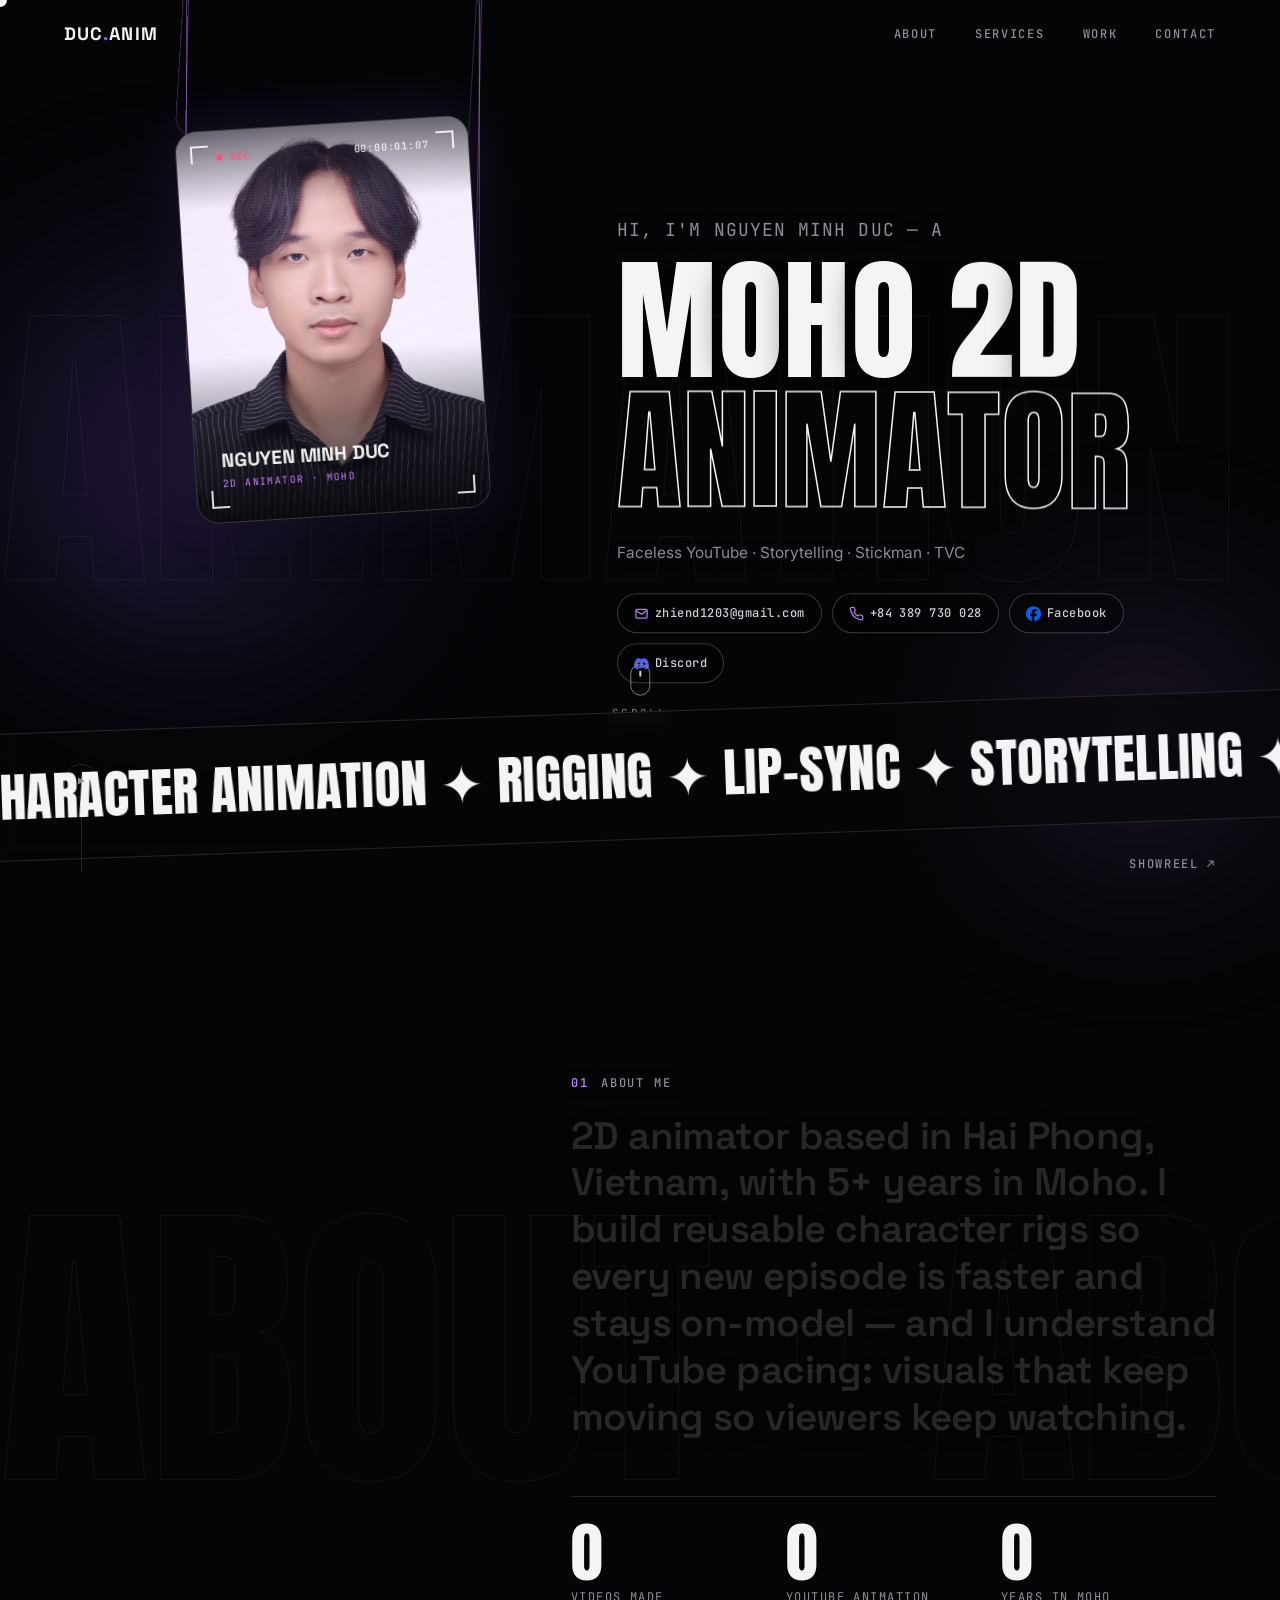
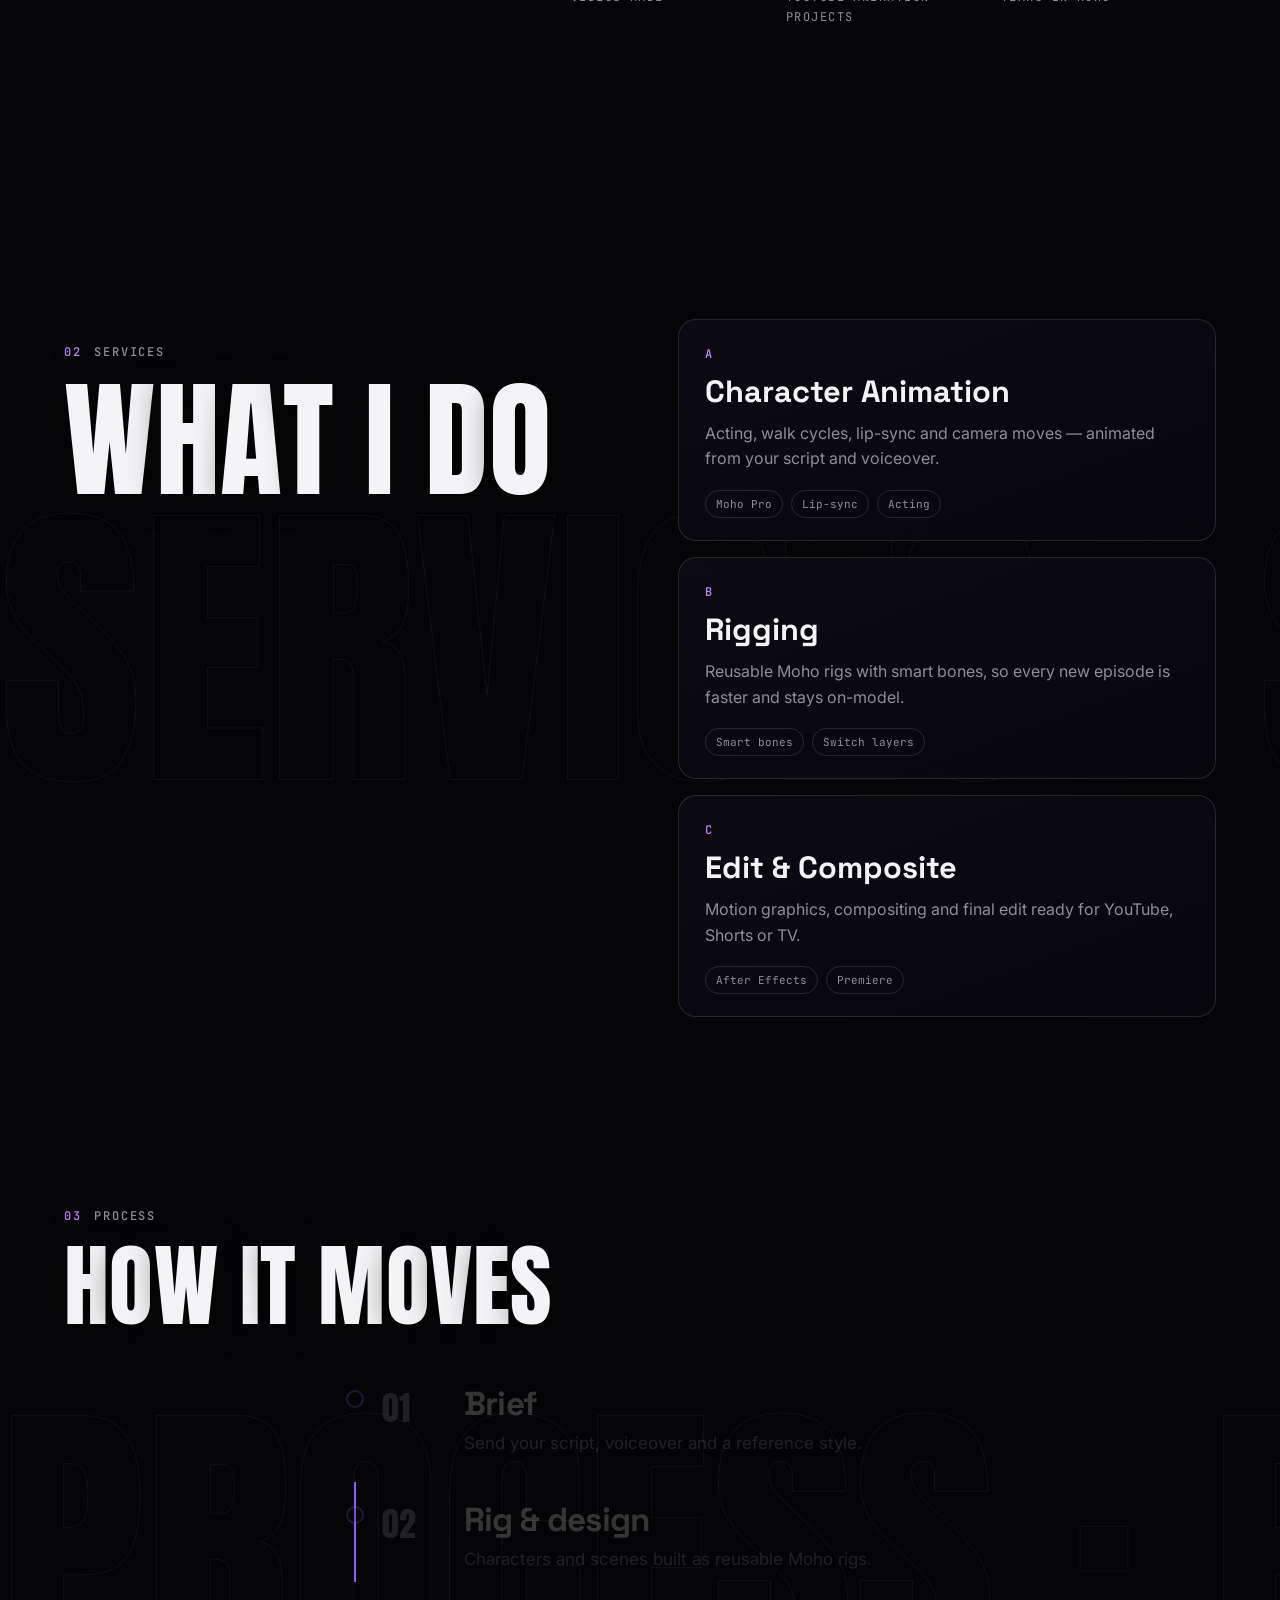
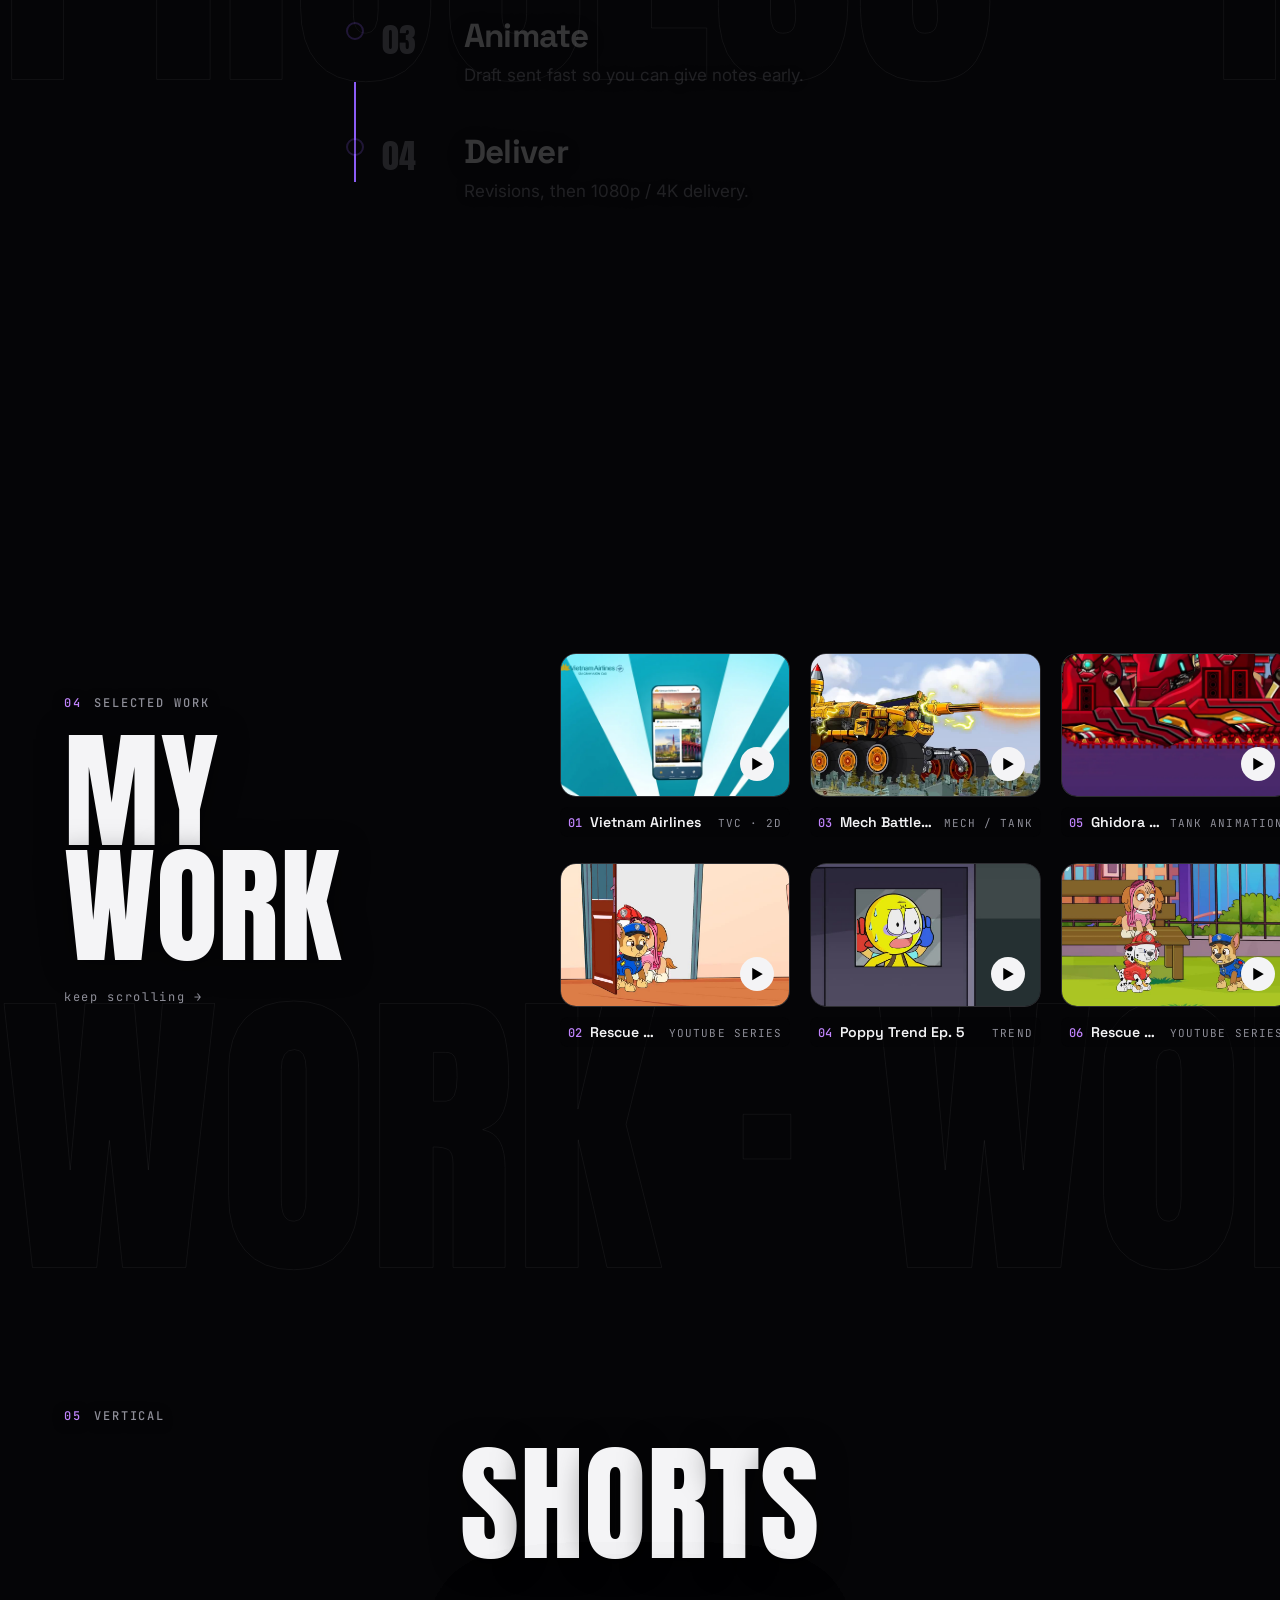
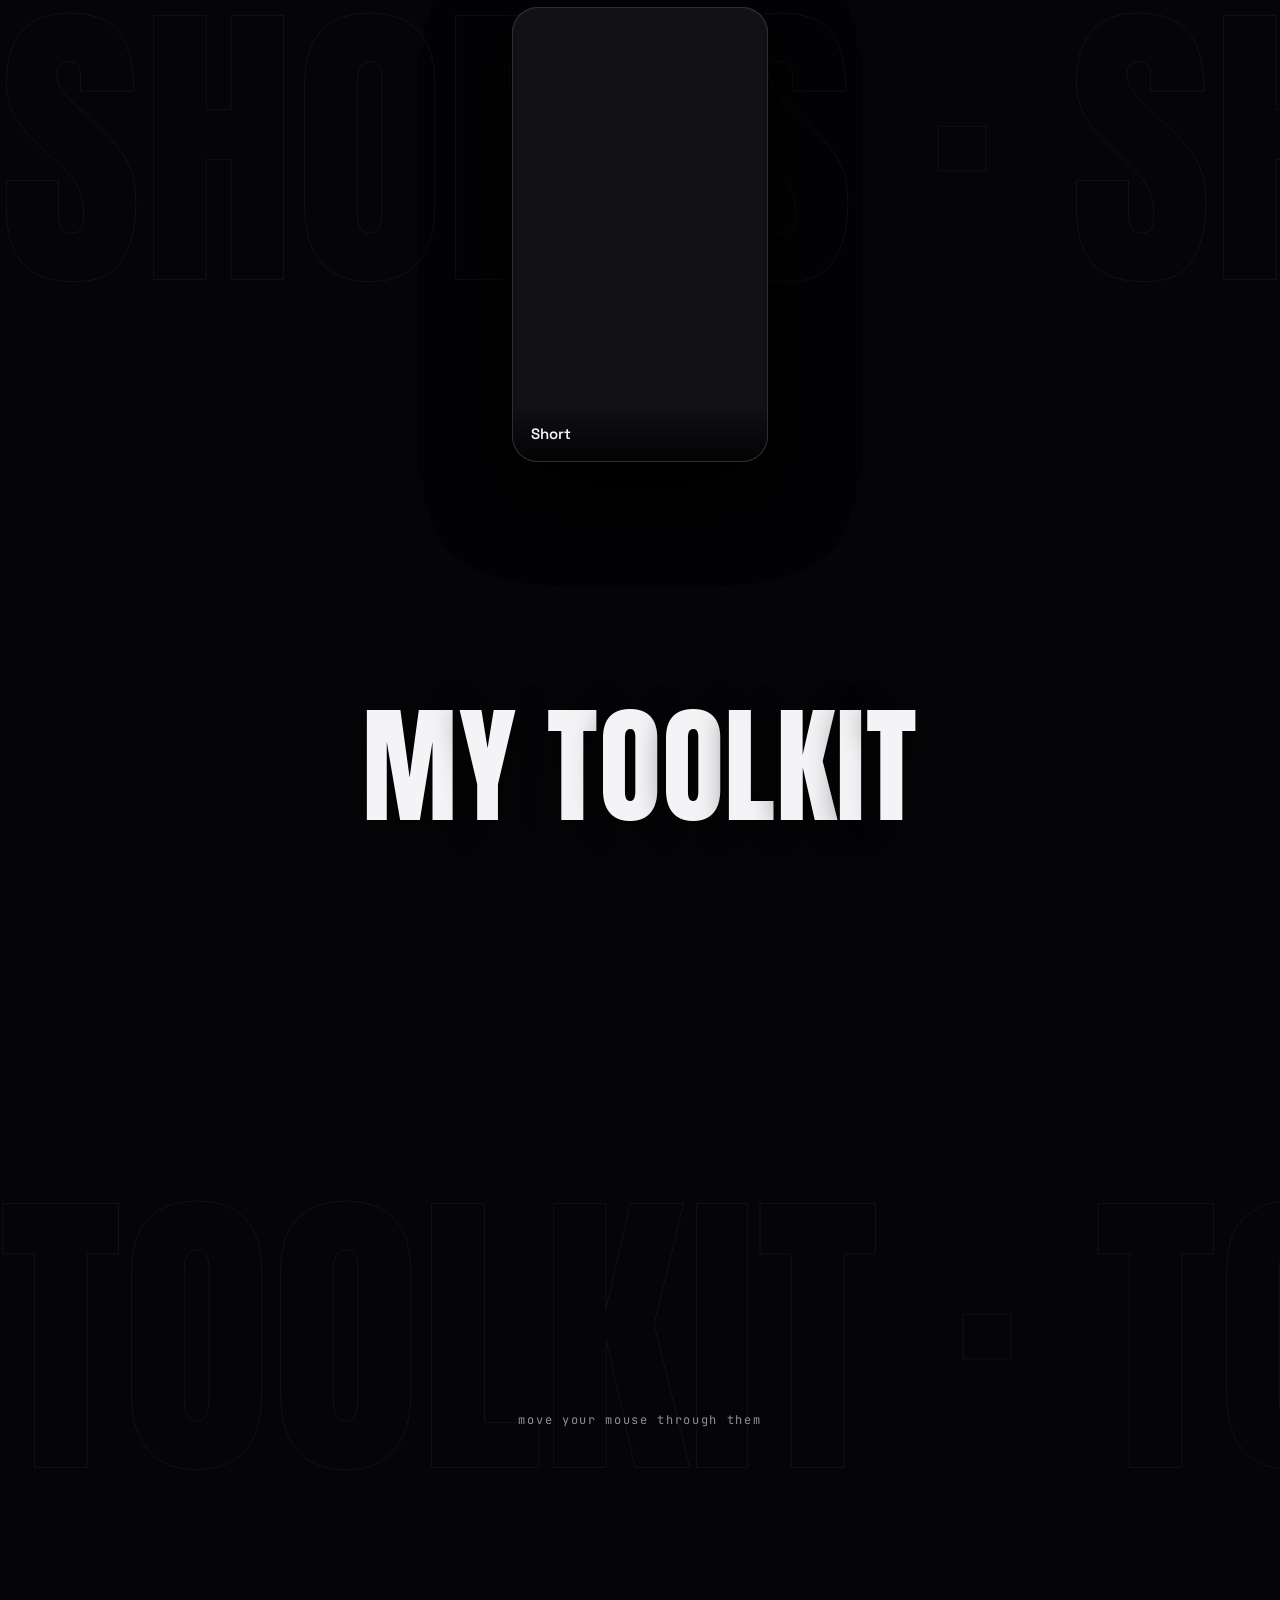
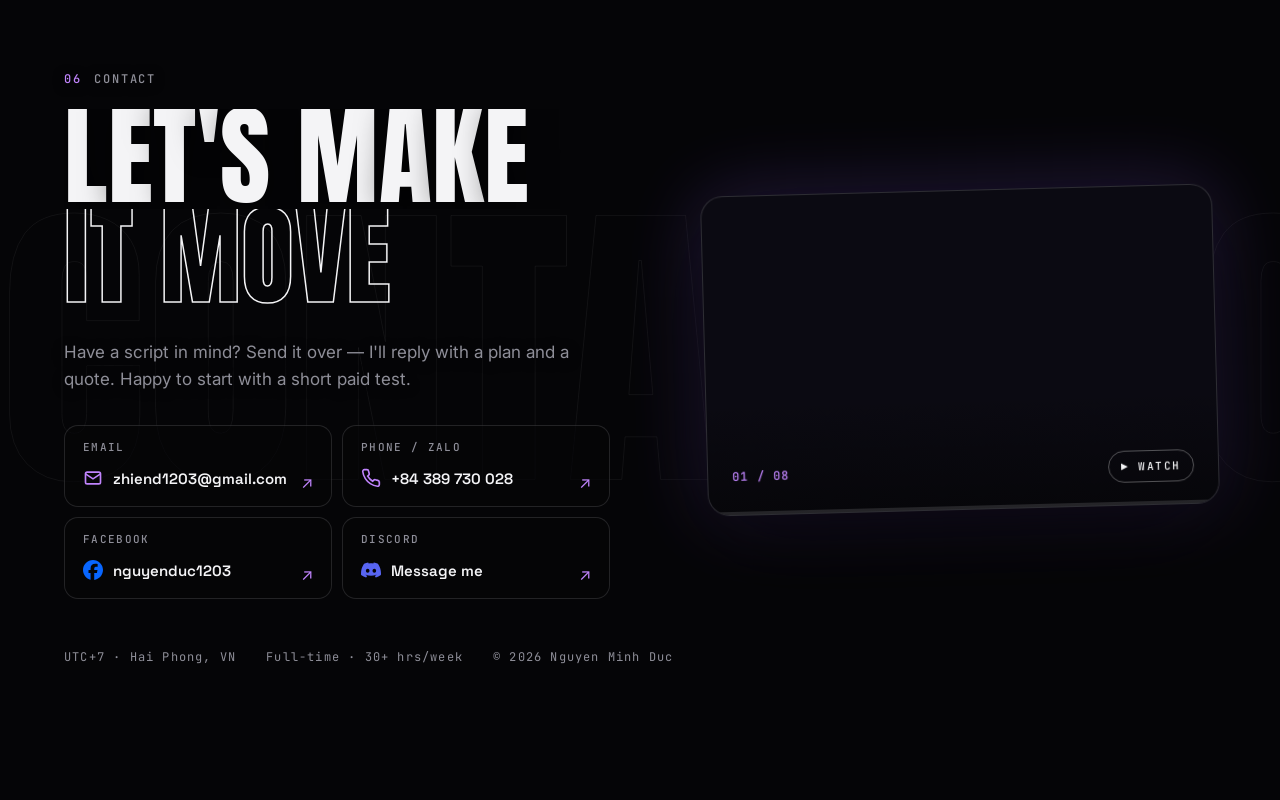
==== index.html @ 3ff98408 "Mobile: card stays visible on every page (small, top-right) Co-Authored-By: Claude Opus 5.5 <noreply" ====
<!doctype html>
<html lang="en">
<head>
  <meta charset="utf-8" />
  <meta name="viewport" content="width=device-width, initial-scale=1" />
  <title>Nguyen Minh Duc — 2D Animator</title>
  <link rel="canonical" href="https://animation.gripe/" />
  <meta property="og:title" content="Nguyen Minh Duc — Moho 2D Animator" />
  <meta property="og:image" content="https://animation.gripe/assets/duc-card.jpg" />
  <meta name="description" content="Nguyen Minh Duc — Moho 2D animator for faceless YouTube, storytelling, stickman videos and TVC commercials." />
  <link rel="icon" href="assets/avatar.jpg" />
  <link rel="preconnect" href="https://fonts.googleapis.com" />
  <link rel="preconnect" href="https://fonts.gstatic.com" crossorigin />
  <link href="https://fonts.googleapis.com/css2?family=Anton&family=Space+Grotesk:wght@500;600;700&family=Inter:wght@300;400;500;600&family=JetBrains+Mono:wght@400;500&display=swap" rel="stylesheet" />
  <link rel="stylesheet" href="v2.css?v=p5n" />
  <link rel="stylesheet" href="v2fix.css?v=p5n" />
</head>
<body class="is-loading">
  <!-- LOADER -->
  <div class="loader" aria-hidden="true">
    <div class="loader__count"><span id="loadNum">0</span>%</div>
    <div class="loader__bar"><span id="loadBar"></span></div>
    <p class="loader__hint">warming up the rig…</p>
  </div>

  <canvas id="fx" aria-hidden="true"></canvas>
  <div class="glow glow--a" aria-hidden="true"></div>
  <div class="glow glow--b" aria-hidden="true"></div>
  <div class="pc-wrap" aria-hidden="true">
    <div class="ghost"></div><div class="ghost"></div><div class="ghost"></div>
    <div class="pcard" id="pcard">
      <div class="pcard__face pcard__front">
        <img src="assets/duc-card.jpg" alt="" draggable="false" />
        <span class="pc-corner tl"></span><span class="pc-corner tr"></span><span class="pc-corner bl"></span><span class="pc-corner br"></span>
        <div class="pc-top"><span class="rec">● REC</span><span id="tc">00:00:00:00</span></div>
        <div class="pc-bot"><b>NGUYEN MINH DUC</b><span>2D ANIMATOR · MOHO</span>
          <div class="pc-tags"><em>Character animation</em><em>Rigging</em><em>Lip-sync</em><em>TVC</em><em>Stickman</em></div>
        </div>
        <div class="glare"></div>
      </div>
      <div class="pcard__face pcard__back">
        <div class="pb-head"><span>ID // ANIMATOR</span><span>VN</span></div>
        <div class="pb-name">DUC</div>
        <div class="pb-rows">
          <div><span>Role</span><b>2D Animator</b></div>
          <div><span>Tool</span><b>Moho Pro</b></div>
          <div><span>Base</span><b>Hai Phong · UTC+7</b></div>
          <div><span>Status</span><b class="on">● Available</b></div>
        </div>
        <div class="pb-more">
          <div><span>Experience</span><b>5+ years</b></div>
          <div><span>Projects</span><b>500+ YouTube</b></div>
          <div><span>Focus</span><b>Character · Rig · Lip-sync</b></div>
          <div><span>Hours</span><b>30+ / week</b></div>
          <a class="pb-cta" href="https://www.upwork.com/freelancers/~01a592f6d08bd9ef2b" target="_blank" rel="noopener">Hire on Upwork ↗</a>
          <div class="pb-links">
            <a href="mailto:zhiend1203@gmail.com" title="zhiend1203@gmail.com"><i class="ico"><svg viewBox="0 0 24 24" fill="none" stroke="currentColor" stroke-width="2"><rect x="3" y="5" width="18" height="14" rx="2"/><path d="m3 7 9 6 9-6"/></svg></i><span>Email</span></a>
            <a href="tel:+84389730028" title="+84 389 730 028"><i class="ico"><svg viewBox="0 0 24 24" fill="none" stroke="currentColor" stroke-width="2"><path d="M22 16.9v3a2 2 0 0 1-2.2 2 19.8 19.8 0 0 1-8.6-3.1 19.5 19.5 0 0 1-6-6A19.8 19.8 0 0 1 2.1 4.2 2 2 0 0 1 4.1 2h3a2 2 0 0 1 2 1.7c.1.9.4 1.8.7 2.7a2 2 0 0 1-.5 2.1L8 9.8a16 16 0 0 0 6 6l1.3-1.3a2 2 0 0 1 2.1-.4c.9.3 1.8.6 2.7.7a2 2 0 0 1 1.7 2z"/></svg></i><span>Phone</span></a>
            <a href="https://www.facebook.com/nguyenduc1203/" target="_blank" rel="noopener" title="Facebook"><i class="ico ico--fb"><svg viewBox="0 0 24 24" fill="currentColor"><path d="M9.101 23.691v-7.98H6.627v-3.667h2.474v-1.58c0-4.085 1.848-5.978 5.858-5.978.401 0 .955.042 1.468.103a8.68 8.68 0 0 1 1.141.195v3.325a8.623 8.623 0 0 0-.653-.036 26.805 26.805 0 0 0-.733-.009c-.707 0-1.259.096-1.675.309a1.686 1.686 0 0 0-.679.622c-.258.42-.374.995-.374 1.752v1.297h3.919l-.386 2.103-.287 1.564h-3.246v8.245C19.396 23.238 24 18.179 24 12.044c0-6.627-5.373-12-12-12s-12 5.373-12 12c0 5.628 3.874 10.35 9.101 11.647Z"/></svg></i><span>Facebook</span></a>
            <a href="https://discordapp.com/users/426777851493351440" target="_blank" rel="noopener" title="Discord"><i class="ico ico--dc"><svg viewBox="0 0 24 24" fill="currentColor"><path d="M20.317 4.3698a19.7913 19.7913 0 00-4.8851-1.5152.0741.0741 0 00-.0785.0371c-.211.3753-.4447.8648-.6083 1.2495-1.8447-.2762-3.68-.2762-5.4868 0-.1636-.3933-.4058-.8742-.6177-1.2495a.077.077 0 00-.0785-.037 19.7363 19.7363 0 00-4.8852 1.515.0699.0699 0 00-.0321.0277C.5334 9.0458-.319 13.5799.0992 18.0578a.0824.0824 0 00.0312.0561c2.0528 1.5076 4.0413 2.4228 5.9929 3.0294a.0777.0777 0 00.0842-.0276c.4616-.6304.8731-1.2952 1.226-1.9942a.076.076 0 00-.0416-.1057c-.6528-.2476-1.2743-.5495-1.8722-.8923a.077.077 0 01-.0076-.1277c.1258-.0943.2517-.1923.3718-.2914a.0743.0743 0 01.0776-.0105c3.9278 1.7933 8.18 1.7933 12.0614 0a.0739.0739 0 01.0785.0095c.1202.099.246.1981.3728.2924a.077.077 0 01-.0066.1276 12.2986 12.2986 0 01-1.873.8914.0766.0766 0 00-.0407.1067c.3604.698.7719 1.3628 1.225 1.9932a.076.076 0 00.0842.0286c1.961-.6067 3.9495-1.5219 6.0023-3.0294a.077.077 0 00.0313-.0552c.5004-5.177-.8382-9.6739-3.5485-13.6604a.061.061 0 00-.0312-.0286zM8.02 15.3312c-1.1825 0-2.1569-1.0857-2.1569-2.419 0-1.3332.9555-2.4189 2.157-2.4189 1.2108 0 2.1757 1.0952 2.1568 2.419 0 1.3332-.9555 2.4189-2.1569 2.4189zm7.9748 0c-1.1825 0-2.1569-1.0857-2.1569-2.419 0-1.3332.9554-2.4189 2.1569-2.4189 1.2108 0 2.1757 1.0952 2.1568 2.419 0 1.3332-.946 2.4189-2.1568 2.4189Z"/></svg></i><span>Discord</span></a>
          </div>
        </div>
        <div class="pb-tl"><i></i><i></i><i></i><i></i><i></i><span class="pb-ph"></span></div>
        <div class="pb-foot"><span>frame</span><b id="frameNo">001</b></div>
        <div class="glare"></div>
      </div>
    </div>
  </div>
  <div class="cursor" aria-hidden="true"><span></span></div>
  <div class="progress" aria-hidden="true"><span id="progress"></span></div>

  <header class="nav">
    <a href="#home" class="nav__logo">DUC<span>.</span>ANIM</a>
    <nav class="nav__links">
      <a href="#about">About</a>
      <a href="#services">Services</a>
      <a href="#work">Work</a>
      <a href="#contact">Contact</a>
    </nav>
  </header>

  <aside class="side side--left">
    <a href="https://www.upwork.com/freelancers/~01a592f6d08bd9ef2b" target="_blank" rel="noopener" aria-label="Upwork" class="side__ico">Up</a>
    <button class="side__ico" data-video="12wmU_DsiNMLx8iuridSdKDmmNmwdNfhh" data-title="Showreel" aria-label="Showreel">▶</button>
    <span class="side__line"></span>
  </aside>
  <aside class="side side--right">
    <button class="side__link" data-video="12wmU_DsiNMLx8iuridSdKDmmNmwdNfhh" data-title="Showreel">SHOWREEL ↗</button>
  </aside>

  <main>
    <!-- HERO -->
    <section class="hero" id="home">
      <div class="ghost-word" aria-hidden="true"><span>ANIMATION&nbsp;·&nbsp;ANIMATION&nbsp;·&nbsp;</span><span>ANIMATION&nbsp;·&nbsp;ANIMATION&nbsp;·&nbsp;</span></div>
      <div class="hero__copy">
        <p class="eyebrow" data-hero>Hi, I'm Nguyen Minh Duc — a</p>
        <h1 class="hero__title">
          <span class="line"><span class="split" data-hero-title>MOHO 2D</span></span>
          <span class="line"><span class="split outline" data-hero-title>ANIMATOR</span></span>
        </h1>
        <p class="hero__sub" data-hero>Faceless YouTube · Storytelling · Stickman · TVC</p>
        <div class="hq" data-hero>
          <a class="hq__main magnetic" href="https://www.upwork.com/freelancers/~01a592f6d08bd9ef2b" target="_blank" rel="noopener"><i class="ico ico--up"><svg viewBox="0 0 24 24" fill="currentColor"><path d="M18.561 13.158c-1.102 0-2.135-.467-3.074-1.227l.228-1.076.008-.042c.207-1.143.849-3.06 2.839-3.06 1.492 0 2.703 1.212 2.703 2.703-.001 1.489-1.212 2.702-2.704 2.702zm0-8.14c-2.539 0-4.51 1.649-5.31 4.366-1.22-1.834-2.148-4.036-2.687-5.892H7.828v7.112c-.002 1.406-1.141 2.546-2.547 2.548-1.405-.002-2.543-1.143-2.545-2.548V3.492H0v7.112c0 2.914 2.37 5.303 5.281 5.303 2.913 0 5.283-2.389 5.283-5.303v-1.19c.529 1.107 1.182 2.229 1.974 3.221l-1.673 7.873h2.797l1.213-5.71c1.063.679 2.285 1.109 3.686 1.109 3 0 5.439-2.452 5.439-5.45 0-3-2.439-5.439-5.439-5.439z"/></svg></i>Hire me on Upwork ↗</a>
          <a class="hq__chip" href="mailto:zhiend1203@gmail.com"><i class="ico"><svg viewBox="0 0 24 24" fill="none" stroke="currentColor" stroke-width="2"><rect x="3" y="5" width="18" height="14" rx="2"/><path d="m3 7 9 6 9-6"/></svg></i>zhiend1203@gmail.com</a>
          <a class="hq__chip" href="tel:+84389730028"><i class="ico"><svg viewBox="0 0 24 24" fill="none" stroke="currentColor" stroke-width="2"><path d="M22 16.9v3a2 2 0 0 1-2.2 2 19.8 19.8 0 0 1-8.6-3.1 19.5 19.5 0 0 1-6-6A19.8 19.8 0 0 1 2.1 4.2 2 2 0 0 1 4.1 2h3a2 2 0 0 1 2 1.7c.1.9.4 1.8.7 2.7a2 2 0 0 1-.5 2.1L8 9.8a16 16 0 0 0 6 6l1.3-1.3a2 2 0 0 1 2.1-.4c.9.3 1.8.6 2.7.7a2 2 0 0 1 1.7 2z"/></svg></i>+84 389 730 028</a>
          <a class="hq__chip" href="https://www.facebook.com/nguyenduc1203/" target="_blank" rel="noopener"><i class="ico ico--fb"><svg viewBox="0 0 24 24" fill="currentColor"><path d="M9.101 23.691v-7.98H6.627v-3.667h2.474v-1.58c0-4.085 1.848-5.978 5.858-5.978.401 0 .955.042 1.468.103a8.68 8.68 0 0 1 1.141.195v3.325a8.623 8.623 0 0 0-.653-.036 26.805 26.805 0 0 0-.733-.009c-.707 0-1.259.096-1.675.309a1.686 1.686 0 0 0-.679.622c-.258.42-.374.995-.374 1.752v1.297h3.919l-.386 2.103-.287 1.564h-3.246v8.245C19.396 23.238 24 18.179 24 12.044c0-6.627-5.373-12-12-12s-12 5.373-12 12c0 5.628 3.874 10.35 9.101 11.647Z"/></svg></i>Facebook</a>
          <a class="hq__chip" href="https://discordapp.com/users/426777851493351440" target="_blank" rel="noopener"><i class="ico ico--dc"><svg viewBox="0 0 24 24" fill="currentColor"><path d="M20.317 4.3698a19.7913 19.7913 0 00-4.8851-1.5152.0741.0741 0 00-.0785.0371c-.211.3753-.4447.8648-.6083 1.2495-1.8447-.2762-3.68-.2762-5.4868 0-.1636-.3933-.4058-.8742-.6177-1.2495a.077.077 0 00-.0785-.037 19.7363 19.7363 0 00-4.8852 1.515.0699.0699 0 00-.0321.0277C.5334 9.0458-.319 13.5799.0992 18.0578a.0824.0824 0 00.0312.0561c2.0528 1.5076 4.0413 2.4228 5.9929 3.0294a.0777.0777 0 00.0842-.0276c.4616-.6304.8731-1.2952 1.226-1.9942a.076.076 0 00-.0416-.1057c-.6528-.2476-1.2743-.5495-1.8722-.8923a.077.077 0 01-.0076-.1277c.1258-.0943.2517-.1923.3718-.2914a.0743.0743 0 01.0776-.0105c3.9278 1.7933 8.18 1.7933 12.0614 0a.0739.0739 0 01.0785.0095c.1202.099.246.1981.3728.2924a.077.077 0 01-.0066.1276 12.2986 12.2986 0 01-1.873.8914.0766.0766 0 00-.0407.1067c.3604.698.7719 1.3628 1.225 1.9932a.076.076 0 00.0842.0286c1.961-.6067 3.9495-1.5219 6.0023-3.0294a.077.077 0 00.0313-.0552c.5004-5.177-.8382-9.6739-3.5485-13.6604a.061.061 0 00-.0312-.0286zM8.02 15.3312c-1.1825 0-2.1569-1.0857-2.1569-2.419 0-1.3332.9555-2.4189 2.157-2.4189 1.2108 0 2.1757 1.0952 2.1568 2.419 0 1.3332-.9555 2.4189-2.1569 2.4189zm7.9748 0c-1.1825 0-2.1569-1.0857-2.1569-2.419 0-1.3332.9554-2.4189 2.1569-2.4189 1.2108 0 2.1757 1.0952 2.1568 2.419 0 1.3332-.946 2.4189-2.1568 2.4189Z"/></svg></i>Discord</a>
        </div>
      </div>
    <div class="marquee" aria-hidden="true">
        <div class="marquee__track" id="marquee">
          <span>CHARACTER ANIMATION ✦ RIGGING ✦ LIP-SYNC ✦ STORYTELLING ✦ STICKMAN ✦ TVC ✦ SHORTS ✦&nbsp;</span>
          <span>CHARACTER ANIMATION ✦ RIGGING ✦ LIP-SYNC ✦ STORYTELLING ✦ STICKMAN ✦ TVC ✦ SHORTS ✦&nbsp;</span>
        </div>
      </div>

      <a href="#about" class="hero__scroll" data-hero><span class="mouse"><span></span></span> scroll</a>
    </section>

    <!-- ABOUT -->
    <section class="about" id="about">
      <div class="ghost-word" aria-hidden="true"><span>ABOUT&nbsp;·&nbsp;ABOUT&nbsp;·&nbsp;</span><span>ABOUT&nbsp;·&nbsp;ABOUT&nbsp;·&nbsp;</span></div>
      <div class="about__box">
        <p class="kicker"><span>01</span> About me</p>
        <p class="about__text scrub-words">2D animator based in Hai Phong, Vietnam, with 5+ years in Moho. I build reusable character rigs so every new episode is faster and stays on-model — and I understand YouTube pacing: visuals that keep moving so viewers keep watching.</p>
        <div class="stats">
          <div class="stat"><b data-count="1000" data-suffix="+">0</b><span>Videos made</span></div>
          <div class="stat"><b data-count="500" data-suffix="+">0</b><span>YouTube animation projects</span></div>
          <div class="stat"><b data-count="5" data-suffix="+">0</b><span>Years in Moho</span></div>
        </div>
      </div>
    </section>

    <!-- SERVICES (desk scene) -->
    <section class="services" id="services">
      <div class="ghost-word" aria-hidden="true"><span>SERVICES&nbsp;·&nbsp;SERVICES&nbsp;·&nbsp;</span><span>SERVICES&nbsp;·&nbsp;SERVICES&nbsp;·&nbsp;</span></div>
      <div class="services__head">
        <p class="kicker"><span>02</span> Services</p>
        <h2 class="big split-scrub">WHAT I DO</h2>
      </div>
      <div class="services__list">
        <article class="svc">
          <span class="svc__n">A</span>
          <h3>Character Animation</h3>
          <p>Acting, walk cycles, lip-sync and camera moves — animated from your script and voiceover.</p>
          <div class="svc__tags"><span>Moho Pro</span><span>Lip-sync</span><span>Acting</span></div>
        </article>
        <article class="svc">
          <span class="svc__n">B</span>
          <h3>Rigging</h3>
          <p>Reusable Moho rigs with smart bones, so every new episode is faster and stays on-model.</p>
          <div class="svc__tags"><span>Smart bones</span><span>Switch layers</span></div>
        </article>
        <article class="svc">
          <span class="svc__n">C</span>
          <h3>Edit &amp; Composite</h3>
          <p>Motion graphics, compositing and final edit ready for YouTube, Shorts or TV.</p>
          <div class="svc__tags"><span>After Effects</span><span>Premiere</span></div>
        </article>
      </div>
    </section>

    <!-- PROCESS -->
    <section class="process" id="process">
      <div class="ghost-word" aria-hidden="true"><span>PROCESS&nbsp;·&nbsp;PROCESS&nbsp;·&nbsp;</span><span>PROCESS&nbsp;·&nbsp;PROCESS&nbsp;·&nbsp;</span></div>
      <p class="kicker"><span>03</span> Process</p>
      <h2 class="big split-scrub">HOW IT MOVES</h2>
      <div class="timeline">
        <svg class="timeline__svg" viewBox="0 0 4 100" preserveAspectRatio="none"><line x1="2" y1="0" x2="2" y2="100" /></svg>
        <div class="step"><span class="step__dot"></span><span class="step__n">01</span><div><h3>Brief</h3><p>Send your script, voiceover and a reference style.</p></div></div>
        <div class="step"><span class="step__dot"></span><span class="step__n">02</span><div><h3>Rig &amp; design</h3><p>Characters and scenes built as reusable Moho rigs.</p></div></div>
        <div class="step"><span class="step__dot"></span><span class="step__n">03</span><div><h3>Animate</h3><p>Draft sent fast so you can give notes early.</p></div></div>
        <div class="step"><span class="step__dot"></span><span class="step__n">04</span><div><h3>Deliver</h3><p>Revisions, then 1080p / 4K delivery.</p></div></div>
      </div>
    </section>

    <!-- WORK (horizontal) -->
    <section class="work" id="work">
      <div class="ghost-word" aria-hidden="true"><span>WORK&nbsp;·&nbsp;WORK&nbsp;·&nbsp;</span><span>WORK&nbsp;·&nbsp;WORK&nbsp;·&nbsp;</span></div>
      <div class="work__pin">
        <div class="work__head">
          <p class="kicker"><span>04</span> Selected work</p>
          <h2 class="big">MY WORK</h2>
          <p class="work__hint">keep scrolling →</p>
        </div>
        <div class="work__track" id="workTrack"></div>
      </div>
    </section>

    <!-- SHORTS -->
    <section class="shorts" id="shorts">
      <div class="ghost-word" aria-hidden="true"><span>SHORTS&nbsp;·&nbsp;SHORTS&nbsp;·&nbsp;</span><span>SHORTS&nbsp;·&nbsp;SHORTS&nbsp;·&nbsp;</span></div>
      <p class="kicker"><span>05</span> Vertical</p>
      <h2 class="big split-scrub">SHORTS</h2>
      <div class="fan" id="fan"></div>
    </section>

    <!-- TOOLS (physics balls) -->
    <section class="tools" id="tools">
      <div class="ghost-word" aria-hidden="true"><span>TOOLKIT&nbsp;·&nbsp;TOOLKIT&nbsp;·&nbsp;</span><span>TOOLKIT&nbsp;·&nbsp;TOOLKIT&nbsp;·&nbsp;</span></div>
      <h2 class="big tools__title split-scrub">MY TOOLKIT</h2>
      <p class="tools__hint">move your mouse through them</p>
      <canvas id="balls"></canvas>
    </section>

    <!-- CONTACT -->
    <section class="contact" id="contact">
      <div class="ghost-word" aria-hidden="true"><span>CONTACT&nbsp;·&nbsp;CONTACT&nbsp;·&nbsp;</span><span>CONTACT&nbsp;·&nbsp;CONTACT&nbsp;·&nbsp;</span></div>
      <div class="reel" id="reel">
        <div class="reel__stage" id="reelStage"></div>
        <div class="reel__ui"><span class="reel__n" id="reelN">01 / 08</span><span class="reel__t" id="reelT"></span><span class="reel__play">▶ watch</span></div>
        <span class="reel__bar"><i id="reelBar"></i></span>
      </div>
      <p class="kicker"><span>06</span> Contact</p>
      <h2 class="contact__title">
        <span class="line"><span class="split" data-contact>LET'S MAKE</span></span>
        <span class="line"><span class="split outline" data-contact>IT MOVE</span></span>
      </h2>
      <p class="contact__sub">Have a script in mind? Send it over — I'll reply with a plan and a quote. Happy to start with a short paid test.</p>
      <div class="cx__row">
        <a class="cta magnetic" href="https://www.upwork.com/freelancers/~01a592f6d08bd9ef2b" target="_blank" rel="noopener"><span><i class="ico ico--up"><svg viewBox="0 0 24 24" fill="currentColor"><path d="M18.561 13.158c-1.102 0-2.135-.467-3.074-1.227l.228-1.076.008-.042c.207-1.143.849-3.06 2.839-3.06 1.492 0 2.703 1.212 2.703 2.703-.001 1.489-1.212 2.702-2.704 2.702zm0-8.14c-2.539 0-4.51 1.649-5.31 4.366-1.22-1.834-2.148-4.036-2.687-5.892H7.828v7.112c-.002 1.406-1.141 2.546-2.547 2.548-1.405-.002-2.543-1.143-2.545-2.548V3.492H0v7.112c0 2.914 2.37 5.303 5.281 5.303 2.913 0 5.283-2.389 5.283-5.303v-1.19c.529 1.107 1.182 2.229 1.974 3.221l-1.673 7.873h2.797l1.213-5.71c1.063.679 2.285 1.109 3.686 1.109 3 0 5.439-2.452 5.439-5.45 0-3-2.439-5.439-5.439-5.439z"/></svg></i>Hire me on Upwork ↗</span></a>
        <div class="cx__links">
          <a class="cx__link" href="mailto:zhiend1203@gmail.com"><span>Email</span><b><i class="ico"><svg viewBox="0 0 24 24" fill="none" stroke="currentColor" stroke-width="2"><rect x="3" y="5" width="18" height="14" rx="2"/><path d="m3 7 9 6 9-6"/></svg></i>zhiend1203@gmail.com</b><i>↗</i></a>
          <a class="cx__link" href="tel:+84389730028"><span>Phone / Zalo</span><b><i class="ico"><svg viewBox="0 0 24 24" fill="none" stroke="currentColor" stroke-width="2"><path d="M22 16.9v3a2 2 0 0 1-2.2 2 19.8 19.8 0 0 1-8.6-3.1 19.5 19.5 0 0 1-6-6A19.8 19.8 0 0 1 2.1 4.2 2 2 0 0 1 4.1 2h3a2 2 0 0 1 2 1.7c.1.9.4 1.8.7 2.7a2 2 0 0 1-.5 2.1L8 9.8a16 16 0 0 0 6 6l1.3-1.3a2 2 0 0 1 2.1-.4c.9.3 1.8.6 2.7.7a2 2 0 0 1 1.7 2z"/></svg></i>+84 389 730 028</b><i>↗</i></a>
          <a class="cx__link" href="https://www.facebook.com/nguyenduc1203/" target="_blank" rel="noopener"><span>Facebook</span><b><i class="ico ico--fb"><svg viewBox="0 0 24 24" fill="currentColor"><path d="M9.101 23.691v-7.98H6.627v-3.667h2.474v-1.58c0-4.085 1.848-5.978 5.858-5.978.401 0 .955.042 1.468.103a8.68 8.68 0 0 1 1.141.195v3.325a8.623 8.623 0 0 0-.653-.036 26.805 26.805 0 0 0-.733-.009c-.707 0-1.259.096-1.675.309a1.686 1.686 0 0 0-.679.622c-.258.42-.374.995-.374 1.752v1.297h3.919l-.386 2.103-.287 1.564h-3.246v8.245C19.396 23.238 24 18.179 24 12.044c0-6.627-5.373-12-12-12s-12 5.373-12 12c0 5.628 3.874 10.35 9.101 11.647Z"/></svg></i>nguyenduc1203</b><i>↗</i></a>
          <a class="cx__link" href="https://discordapp.com/users/426777851493351440" target="_blank" rel="noopener"><span>Discord</span><b><i class="ico ico--dc"><svg viewBox="0 0 24 24" fill="currentColor"><path d="M20.317 4.3698a19.7913 19.7913 0 00-4.8851-1.5152.0741.0741 0 00-.0785.0371c-.211.3753-.4447.8648-.6083 1.2495-1.8447-.2762-3.68-.2762-5.4868 0-.1636-.3933-.4058-.8742-.6177-1.2495a.077.077 0 00-.0785-.037 19.7363 19.7363 0 00-4.8852 1.515.0699.0699 0 00-.0321.0277C.5334 9.0458-.319 13.5799.0992 18.0578a.0824.0824 0 00.0312.0561c2.0528 1.5076 4.0413 2.4228 5.9929 3.0294a.0777.0777 0 00.0842-.0276c.4616-.6304.8731-1.2952 1.226-1.9942a.076.076 0 00-.0416-.1057c-.6528-.2476-1.2743-.5495-1.8722-.8923a.077.077 0 01-.0076-.1277c.1258-.0943.2517-.1923.3718-.2914a.0743.0743 0 01.0776-.0105c3.9278 1.7933 8.18 1.7933 12.0614 0a.0739.0739 0 01.0785.0095c.1202.099.246.1981.3728.2924a.077.077 0 01-.0066.1276 12.2986 12.2986 0 01-1.873.8914.0766.0766 0 00-.0407.1067c.3604.698.7719 1.3628 1.225 1.9932a.076.076 0 00.0842.0286c1.961-.6067 3.9495-1.5219 6.0023-3.0294a.077.077 0 00.0313-.0552c.5004-5.177-.8382-9.6739-3.5485-13.6604a.061.061 0 00-.0312-.0286zM8.02 15.3312c-1.1825 0-2.1569-1.0857-2.1569-2.419 0-1.3332.9555-2.4189 2.157-2.4189 1.2108 0 2.1757 1.0952 2.1568 2.419 0 1.3332-.9555 2.4189-2.1569 2.4189zm7.9748 0c-1.1825 0-2.1569-1.0857-2.1569-2.419 0-1.3332.9554-2.4189 2.1569-2.4189 1.2108 0 2.1757 1.0952 2.1568 2.419 0 1.3332-.946 2.4189-2.1568 2.4189Z"/></svg></i>Message me</b><i>↗</i></a>
        </div>
      </div>
      <div class="contact__meta">
        <span>UTC+7 · Hai Phong, VN</span><span>Full-time · 30+ hrs/week</span><span>© <span id="year"></span> Nguyen Minh Duc</span>
      </div>
    </section>
  </main>


  <div class="modal" id="modal" aria-hidden="true" role="dialog" aria-modal="true">
    <div class="modal__bg" data-close></div>
    <div class="modal__box">
      <button class="modal__x" data-close aria-label="Close">✕</button>
      <div class="modal__media" id="modalMedia"></div>
      <p class="modal__title" id="modalTitle"></p>
    </div>
  </div>

  <script src="vendor/gsap.min.js"></script>
  <script src="vendor/ScrollTrigger.min.js"></script>
  <script src="vendor/lenis.min.js"></script>
  <script src="projects.js?v=p5n"></script>
  <script type="module" src="v2.js?v=p5n"></script>
</body>
</html>
---- v2.css ----
:root {
  --bg: #050507;
  --fg: #f4f4f6;
  --mut: #8e8e98;
  --line: rgba(255, 255, 255, 0.12);
  --vio: #8b5cf6;
  --vio2: #c084fc;
  --head: "Anton", Impact, "Arial Narrow", sans-serif;
  --sub: "Space Grotesk", system-ui, sans-serif;
  --body: "Inter", system-ui, sans-serif;
  --mono: "JetBrains Mono", ui-monospace, monospace;
  --pad: clamp(20px, 5vw, 72px);
}
* { box-sizing: border-box; margin: 0; padding: 0; }
html { background: var(--bg); }
html.lenis, html.lenis body { height: auto; }
body {
  background: var(--bg); color: var(--fg); font-family: var(--body);
  overflow-x: hidden; -webkit-font-smoothing: antialiased;
}
body.is-loading { overflow: hidden; }
a { color: inherit; text-decoration: none; }
button { font: inherit; color: inherit; background: none; border: 0; cursor: pointer; }
img { display: block; max-width: 100%; }

/* ---------- loader ---------- */
.loader {
  position: fixed; inset: 0; z-index: 100; background: #000;
  display: grid; place-content: center; justify-items: center; gap: 18px;
}
.loader__count { font: 400 clamp(64px, 14vw, 180px)/1 var(--head); letter-spacing: 0.005em; }
.loader__bar { width: min(320px, 60vw); height: 2px; background: var(--line); overflow: hidden; }
.loader__bar span { display: block; height: 100%; width: 0; background: linear-gradient(90deg, var(--vio), var(--vio2)); }
.loader__hint { font: 400 12px var(--mono); color: var(--mut); letter-spacing: 0.1em; }

/* ---------- ambient ---------- */
.glow { position: fixed; border-radius: 50%; filter: blur(90px); pointer-events: none; z-index: 0; opacity: 0.55; }
.glow--a { width: 46vw; height: 46vw; left: -8vw; top: 18vh; background: radial-gradient(circle, rgba(139, 92, 246, 0.55), transparent 65%); }
.glow--b { width: 34vw; height: 34vw; right: -6vw; bottom: -6vh; background: radial-gradient(circle, rgba(192, 132, 252, 0.35), transparent 65%); }
main, .footer, .nav, .side { position: relative; z-index: 2; }

.progress { position: fixed; top: 0; left: 0; right: 0; height: 2px; z-index: 60; }
.progress span { display: block; height: 100%; width: 100%; transform-origin: 0 50%; transform: scaleX(0); background: linear-gradient(90deg, var(--vio), var(--vio2)); }

.cursor { position: fixed; left: 0; top: 0; z-index: 90; pointer-events: none; mix-blend-mode: difference; }
.cursor span { display: block; width: 14px; height: 14px; margin: -7px 0 0 -7px; border-radius: 50%; background: #fff; transition: transform 0.25s ease; }
.cursor.is-hover span { transform: scale(3.2); }
@media (hover: none) { .cursor { display: none; } }

/* ---------- nav / sides ---------- */
.nav {
  position: fixed; top: 0; left: 0; right: 0; z-index: 50;
  display: flex; justify-content: space-between; align-items: center;
  padding: 22px var(--pad);
}
.nav__logo { font: 800 18px var(--sub); letter-spacing: 0.06em; }
.nav__logo span { color: var(--vio); }
.nav__links { display: flex; gap: clamp(14px, 3vw, 38px); }
.nav__links a { font: 500 12px var(--mono); letter-spacing: 0.14em; text-transform: uppercase; color: var(--mut); transition: color 0.2s; }
.nav__links a:hover, .nav__links a.is-active { color: var(--fg); }
.side { position: fixed; bottom: 28px; z-index: 50; }
.side--left { left: var(--pad); display: flex; flex-direction: column; align-items: center; gap: 14px; }
.side--right { right: var(--pad); }
.side__ico { width: 34px; height: 34px; border: 1px solid var(--line); border-radius: 50%; display: grid; place-items: center; font: 600 11px var(--mono); color: var(--mut); transition: 0.2s; }
.side__ico:hover { color: var(--fg); border-color: var(--vio); }
.side__line { width: 1px; height: 60px; background: var(--line); }
.side__link { font: 500 12px var(--mono); letter-spacing: 0.14em; color: var(--mut); }
.side__link:hover { color: var(--fg); }
@media (max-width: 760px) { .nav__links { display: none; } .side { display: none; } }

/* ---------- shared type ---------- */
.kicker { font: 500 12px var(--mono); letter-spacing: 0.16em; text-transform: uppercase; color: var(--mut); display: flex; gap: 12px; align-items: center; margin-bottom: 22px; }
.kicker span { color: var(--vio2); }
.big { font: 400 clamp(48px, 10vw, 150px)/0.9 var(--head); letter-spacing: 0.005em; }
.line { display: block; overflow: hidden; padding-bottom: 0.04em; }
.split, .split-scrub { display: inline-block; }
.char { display: inline-block; will-change: transform; }
.outline { color: transparent; -webkit-text-stroke: 1.5px var(--fg); paint-order: stroke; }
section { position: relative; padding: 18vh var(--pad); }

/* ---------- hero ---------- */
.hero { min-height: 100vh; display: flex; align-items: center; justify-content: flex-end; padding-top: 0; padding-bottom: 0; }
.hero__copy { width: min(52%, 760px); }
.eyebrow { font: 400 clamp(14px, 1.4vw, 18px) var(--mono); color: var(--mut); margin-bottom: 18px; letter-spacing: 0.06em; text-transform: uppercase; }
.hero__title { white-space: nowrap; font: 400 clamp(64px, 10.5vw, 190px)/0.92 var(--head); letter-spacing: 0.005em; }
.hero__sub { margin-top: 26px; color: var(--mut); font-size: clamp(14px, 1.2vw, 17px); }
.hero__scroll { position: absolute; bottom: 30px; left: 50%; transform: translateX(-50%); font: 400 11px var(--mono); letter-spacing: 0.2em; text-transform: uppercase; color: var(--mut); display: flex; flex-direction: column; align-items: center; gap: 10px; }
.mouse { width: 20px; height: 32px; border: 1px solid var(--mut); border-radius: 12px; position: relative; }
.mouse span { position: absolute; left: 50%; top: 6px; width: 2px; height: 6px; margin-left: -1px; background: var(--fg); border-radius: 2px; animation: wheel 1.6s infinite; }
@keyframes wheel { 0% { transform: translateY(0); opacity: 1; } 100% { transform: translateY(12px); opacity: 0; } }
@media (max-width: 760px) {
  .hero { align-items: flex-end; padding-bottom: 18vh; }
  .hero__copy { width: 100%; }
}

/* ---------- marquee ---------- */
.marquee { position: relative; z-index: 2; overflow: hidden; border-block: 1px solid var(--line); padding: 22px 0; background: rgba(5, 5, 7, 0.6); backdrop-filter: blur(6px); transform: rotate(-2deg) scale(1.04); }
.marquee__track { display: flex; width: max-content; font: 400 clamp(26px, 4vw, 56px) var(--head); white-space: nowrap; letter-spacing: 0.005em; }
.marquee__track span { padding-right: 0.4em; }

/* ---------- about ---------- */
.about { height: 100vh; display: flex; align-items: center; justify-content: flex-end; }
.about__box { width: min(56%, 820px); }
.about__text { font: 600 clamp(24px, 3vw, 46px)/1.22 var(--sub); letter-spacing: -0.015em; }
.about__text .word { opacity: 0.14; transition: none; }
.stats { margin-top: 56px; display: grid; grid-template-columns: repeat(3, 1fr); border-top: 1px solid var(--line); }
.stat { padding: 24px 0 0; }
.stat b { display: block; font: 400 clamp(40px, 5vw, 76px)/1 var(--head); letter-spacing: 0.005em; }
.stat span { font: 400 12px var(--mono); color: var(--mut); letter-spacing: 0.12em; text-transform: uppercase; }
@media (max-width: 760px) { .about__box { width: 100%; } }

/* ---------- services ---------- */
.services { height: 100vh; display: grid; grid-template-columns: 1fr 1fr; gap: 6vw; align-items: center; padding-top: 10vh; padding-bottom: 6vh; }
.services__head { align-self: start; padding-top: 6vh; }
.services__list { display: grid; gap: 16px; }
.svc {
  padding: 22px 26px; border: 1px solid var(--line); border-radius: 18px;
  background: linear-gradient(160deg, rgba(255, 255, 255, 0.05), rgba(255, 255, 255, 0.01));
  backdrop-filter: blur(10px); position: relative; overflow: hidden;
}
.svc::after { content: ""; position: absolute; inset: 0; background: radial-gradient(400px circle at var(--mx, 50%) var(--my, 50%), rgba(139, 92, 246, 0.18), transparent 40%); opacity: 0; transition: opacity 0.3s; pointer-events: none; }
.svc:hover::after { opacity: 1; }
.svc__n { font: 500 12px var(--mono); color: var(--vio2); }
.svc h3 { font: 700 clamp(24px, 2.4vw, 34px) var(--sub); margin: 10px 0 10px; }
.svc p { color: var(--mut); line-height: 1.6; }
.svc__tags { display: flex; flex-wrap: wrap; gap: 8px; margin-top: 18px; }
.svc__tags span { font: 400 11px var(--mono); padding: 6px 10px; border: 1px solid var(--line); border-radius: 99px; color: var(--mut); }
@media (max-width: 860px) {
  .services { grid-template-columns: 1fr; }
}

/* ---------- process ---------- */
.timeline { position: relative; margin: 6vh auto 0; width: min(720px, 46vw); }
.timeline__svg { position: absolute; left: 7px; top: 0; width: 4px; height: 100%; overflow: visible; }
.timeline__svg line { stroke: var(--vio); stroke-width: 2; vector-effect: non-scaling-stroke; stroke-dasharray: 100; stroke-dashoffset: 100; }
.step { display: grid; grid-template-columns: 18px 64px 1fr; gap: 18px; align-items: start; padding: 0 0 5vh; opacity: 0.2; }
.step__dot { width: 18px; height: 18px; border-radius: 50%; border: 2px solid var(--vio); background: var(--bg); margin-top: 8px; position: relative; z-index: 1; }
.step.is-on .step__dot { background: var(--vio); box-shadow: 0 0 24px var(--vio); }
.step__n { font: 400 34px var(--head); color: var(--mut); }
.step h3 { font: 700 clamp(24px, 2.6vw, 40px) var(--sub); letter-spacing: -0.02em; }
.step p { color: var(--mut); margin-top: 8px; font-size: 17px; }

/* ---------- work ---------- */
.work { padding: 0; background: var(--bg); }
.work__pin { height: 100vh; display: flex; align-items: center; overflow: hidden; }
.work__head { flex: 0 0 auto; padding: 0 var(--pad); width: min(44vw, 560px); }
.work__hint { margin-top: 26px; font: 400 12px var(--mono); color: var(--mut); letter-spacing: 0.14em; }
.work__track { display: grid; grid-auto-flow: column; grid-template-rows: repeat(2, auto); grid-auto-columns: clamp(220px, 18vw, 460px); gap: 26px 20px; padding-right: var(--pad); will-change: transform; }
.wcard { min-width: 0; }
.wcard__media {
  position: relative; aspect-ratio: 16 / 10; border-radius: 16px; overflow: hidden;
  border: 1px solid var(--line); background: #111116; cursor: pointer;
  clip-path: inset(0 0 0 0 round 16px);
}
.wcard__media img { position: absolute; inset: 0; width: 100%; height: 100%; object-fit: cover; transition: scale 0.6s ease; }
.wcard__media:hover img { scale: 1.06; }
.wcard__fb { position: absolute; inset: 0; display: grid; place-items: center; font: 600 14px var(--sub); color: #3a3a44; }
.wcard__play { position: absolute; right: 12px; bottom: 12px; width: 40px; height: 40px; border-radius: 50%; display: grid; place-items: center; background: var(--fg); color: #000; font-size: 16px; transform: scale(0.85); transition: transform 0.3s; }
.wcard__media:hover .wcard__play { transform: scale(1); }
.wcard__meta { display: flex; justify-content: space-between; align-items: baseline; margin-top: 10px; gap: 8px; }
.wcard__n { font: 500 12px var(--mono); color: var(--vio2); }
.wcard h3 { font: 600 clamp(14px, 1.1vw, 17px) var(--sub); flex: 1; white-space: nowrap; overflow: hidden; text-overflow: ellipsis; }
.wcard__tag { font: 400 11px var(--mono); color: var(--mut); text-transform: uppercase; letter-spacing: 0.1em; }

/* ---------- shorts ---------- */
.shorts { background: var(--bg); text-align: center; height: 100vh; padding-top: 12vh; padding-bottom: 0; overflow: hidden; }
.fan { position: relative; height: 62vh; margin-top: 5vh; }
.phone {
  position: absolute; left: 50%; top: 0; width: clamp(180px, 20vw, 280px); aspect-ratio: 9 / 16;
  margin-left: calc(clamp(180px, 20vw, 280px) / -2); cursor: pointer; will-change: transform;
}
.phone__in {
  position: absolute; inset: 0; border-radius: 26px; overflow: hidden; border: 1px solid var(--line); background: #111116;
  box-shadow: 0 30px 80px rgba(0, 0, 0, 0.6); transition: transform 0.45s cubic-bezier(.3,1.6,.5,1), box-shadow 0.4s, opacity 0.4s, filter 0.4s;
}
.phone__in img { width: 100%; height: 100%; object-fit: cover; transition: transform 0.6s ease; }
.phone__in span { position: absolute; left: 0; right: 0; bottom: 0; padding: 18px; font: 600 15px var(--sub); text-align: left; background: linear-gradient(0deg, rgba(0, 0, 0, 0.8), transparent); }
.phone__play { position: absolute; left: 50%; top: 50%; width: 58px; height: 58px; margin: -29px 0 0 -29px; border-radius: 50%; display: grid; place-items: center; font-style: normal; background: rgba(255,255,255,.92); color: #000; transform: scale(0); transition: transform 0.4s cubic-bezier(.3,1.8,.5,1); }
.phone:hover .phone__in { transform: translateY(-22px) scale(1.06); box-shadow: 0 40px 90px rgba(0,0,0,.7), 0 0 50px rgba(139,92,246,.45); }
.phone:hover .phone__in img { transform: scale(1.08); }
.phone:hover .phone__play { transform: scale(1); }
.fan:hover .phone:not(:hover) .phone__in { opacity: 0.45; filter: saturate(.6); }
.phone:hover { z-index: 5; }

/* ---------- tools ---------- */
.tools { height: 100vh; padding: 0; background: var(--bg); overflow: hidden; display: grid; place-items: center; }
.tools__title { position: absolute; top: 12vh; left: 0; right: 0; text-align: center; z-index: 1; pointer-events: none; }
.tools__hint { position: absolute; bottom: 8vh; left: 0; right: 0; text-align: center; font: 400 12px var(--mono); color: var(--mut); letter-spacing: 0.14em; z-index: 1; pointer-events: none; }
#balls { position: absolute; inset: 0; width: 100%; height: 100%; }

/* ---------- contact ---------- */
.contact { height: 100vh; padding-top: 10vh; padding-bottom: 6vh; background: radial-gradient(60% 50% at 50% 60%, rgba(139, 92, 246, 0.16), transparent), var(--bg); display: flex; flex-direction: column; justify-content: center; }
.contact__title { white-space: nowrap; font: 400 clamp(48px, 8.5vw, 190px)/0.88 var(--head); letter-spacing: 0.005em; }
.contact__sub { color: var(--mut); max-width: 520px; margin-top: 30px; font-size: 17px; line-height: 1.6; }
.cta { flex-shrink: 0; align-self: flex-start; margin-top: 32px; display: inline-grid; place-items: center; width: 180px; height: 180px; border-radius: 50%; background: var(--fg); color: #000; font: 700 17px var(--sub); text-align: center; padding: 30px; transition: background 0.3s; }
.cta:hover { background: var(--vio2); }
.contact__meta { display: flex; gap: 30px; flex-wrap: wrap; margin-top: 50px; font: 400 12px var(--mono); color: var(--mut); letter-spacing: 0.1em; }
.footer { padding: 30px var(--pad) 40px; font: 400 12px var(--mono); color: var(--mut); background: var(--bg); }

/* ---------- modal ---------- */
.modal { position: fixed; inset: 0; z-index: 120; display: grid; place-items: center; visibility: hidden; opacity: 0; transition: 0.3s; }
.modal.is-open { visibility: visible; opacity: 1; }
.modal__bg { position: absolute; inset: 0; background: rgba(0, 0, 0, 0.85); backdrop-filter: blur(8px); }
.modal__box { position: relative; width: min(1100px, 92vw); }
.modal__box.is-short { width: min(400px, 86vw); }
.modal__media { aspect-ratio: 16 / 9; border-radius: 14px; overflow: hidden; background: #000; }
.modal__box.is-short .modal__media { aspect-ratio: 9 / 16; max-height: 80vh; }
.modal__media iframe { width: 100%; height: 100%; border: 0; }
.modal__title { margin-top: 14px; font: 600 16px var(--sub); }
.modal__x { position: absolute; top: -44px; right: 0; font-size: 20px; }



/* ---------- 2D photo card ---------- */
.pc-wrap { position: fixed; inset: 0; z-index: 3; pointer-events: none; }
.pcard { pointer-events: auto; cursor: pointer; }
.pcard, .ghost {
  position: absolute; left: 50%; top: 50%; width: clamp(220px, 23vw, 350px); aspect-ratio: 3 / 4;
  margin-left: calc(clamp(220px, 23vw, 350px) / -2); margin-top: calc(clamp(220px, 23vw, 350px) * -2 / 3);
  border-radius: 22px; will-change: transform;
}
.ghost { border: 1.5px solid var(--vio2); opacity: 0; }
.pcard { transform-style: preserve-3d; }
.pcard__face { position: absolute; inset: 0; border-radius: 22px; overflow: hidden; backface-visibility: hidden; -webkit-backface-visibility: hidden; border: 1px solid rgba(255,255,255,.16); box-shadow: 0 40px 90px rgba(0,0,0,.55), 0 0 60px rgba(139,92,246,.18); }
.pcard__front { background: #111; }
.pcard__front img { width: 100%; height: 100%; object-fit: cover; filter: contrast(1.04); }
.pcard__front::after { content: ""; position: absolute; inset: 0; background: linear-gradient(180deg, rgba(5,5,7,.6), transparent 20%), linear-gradient(0deg, rgba(5,5,7,.88), transparent 42%), linear-gradient(160deg, rgba(192,132,252,.18), rgba(139,92,246,.08)), repeating-linear-gradient(0deg, rgba(255,255,255,.035) 0 1px, transparent 1px 3px); }
.pc-corner { position: absolute; width: 18px; height: 18px; border: 2px solid #fff; z-index: 2; opacity: .85; }
.pc-corner.tl { left: 14px; top: 14px; border-right: 0; border-bottom: 0; }
.pc-corner.tr { right: 14px; top: 14px; border-left: 0; border-bottom: 0; }
.pc-corner.bl { left: 14px; bottom: 14px; border-right: 0; border-top: 0; }
.pc-corner.br { right: 14px; bottom: 14px; border-left: 0; border-top: 0; }
.pc-top { position: absolute; top: 20px; left: 40px; right: 40px; display: flex; justify-content: space-between; z-index: 2; font: 500 10px var(--mono); letter-spacing: .08em; }
.rec { color: #ff4d6d; animation: blink 1.2s steps(2) infinite; }
@keyframes blink { 50% { opacity: .2; } }
.pc-bot { position: absolute; left: 26px; right: 26px; bottom: 28px; z-index: 2; display: grid; gap: 4px; }
.pc-bot b { font: 800 clamp(16px, 1.5vw, 22px) var(--sub); letter-spacing: -.01em; }
.pc-bot span { font: 400 10px var(--mono); color: var(--vio2); letter-spacing: .14em; }
.pcard__back { transform: rotateY(180deg); background: linear-gradient(160deg, #1a1430, #0b0a12 60%); padding: 24px; display: flex; flex-direction: column; gap: 16px; }
.pb-head { display: flex; justify-content: space-between; font: 500 10px var(--mono); color: var(--mut); letter-spacing: .14em; }
.pb-name { font: 400 clamp(64px, 7vw, 108px)/.85 var(--head); letter-spacing: 0.005em; background: linear-gradient(90deg, #fff, var(--vio2)); -webkit-background-clip: text; background-clip: text; color: transparent; }
.pb-rows { display: grid; gap: 8px; margin-top: auto; }
.pb-rows div { display: flex; justify-content: space-between; border-bottom: 1px solid var(--line); padding-bottom: 6px; font-size: 12px; }
.pb-rows span { color: var(--mut); font: 400 10px var(--mono); text-transform: uppercase; letter-spacing: .1em; }
.pb-rows .on { color: #4ade80; }
.pb-tl { position: relative; height: 26px; border-radius: 6px; background: rgba(255,255,255,.05); display: flex; justify-content: space-around; align-items: center; }
.pb-tl i { width: 8px; height: 8px; background: var(--vio2); transform: rotate(45deg); }
.pb-ph { position: absolute; top: -3px; bottom: -3px; left: calc(var(--p, 0) * 100%); width: 2px; background: #ff4d6d; }
.pb-foot { display: flex; justify-content: space-between; align-items: baseline; font: 400 10px var(--mono); color: var(--mut); }
.pb-foot b { font: 700 18px var(--mono); color: var(--fg); }
.glare { position: absolute; inset: 0; z-index: 3; background: radial-gradient(420px circle at var(--gx, 50%) var(--gy, 30%), rgba(255,255,255,.22), transparent 45%); mix-blend-mode: overlay; }

.process { height: 100vh; padding-top: 12vh; padding-bottom: 0; }
.process .big { font-size: clamp(44px, 7vw, 110px); }
@media (max-width: 860px) { .services { grid-template-columns: 1fr; align-content: start; gap: 3vh; } .svc p { display: none; } .svc { padding: 16px 20px; } }

/* ---------- full-page pager ---------- */
html.pager { overflow: hidden; }
.hero, .about, .services, .process, .work, .shorts, .tools, .contact { height: 100vh; min-height: 0; overflow: hidden; }
.hero .marquee { position: absolute; left: 0; right: 0; bottom: 7vh; }
.hero .hero__scroll { bottom: calc(7vh + 120px); }
.about, .services, .process { background: transparent; }
.work, .shorts, .tools { background: var(--bg); }
@media (max-width: 760px) { .work__pin { flex-direction: column; align-items: flex-start; justify-content: center; gap: 4vh; } .work__head { width: auto; } .work__head .big { font-size: 56px; } .work__track { padding-left: var(--pad); grid-auto-columns: 62vw; } }

.work, .shorts, .tools, .contact { background: transparent !important; }
.wcard--img .wcard__media { background: radial-gradient(circle at 50% 40%, #2a2340, #111116 70%); }
.wcard--img .wcard__media img { object-fit: contain; padding: 8%; }
.wcard--img .wcard__play { font-size: 0; } .wcard--img .wcard__play::after { content: "⤢"; font-size: 16px; }

.hero__title, .big, .about__text, .contact__title, .step h3 { text-shadow: 0 4px 30px rgba(0,0,0,.55); }
.eyebrow, .hero__sub, .kicker, .step p, .contact__sub { text-shadow: 0 2px 12px rgba(0,0,0,.8); }
.outline { text-shadow: none !important; }
.svc { background: linear-gradient(160deg, rgba(14,12,22,.78), rgba(10,9,16,.62)); }
.wcard__meta { background: rgba(5,5,7,.55); padding: 6px 8px; border-radius: 8px; }
.wcard__media { box-shadow: 0 18px 50px rgba(0,0,0,.55); }

/* ---------- card hover: reveal more info ---------- */
.pb-more { display: grid; gap: 6px; max-height: 0; opacity: 0; overflow: hidden; transition: max-height .5s cubic-bezier(.2,.8,.2,1), opacity .35s; }
.pb-more div { display: flex; justify-content: space-between; gap: 10px; font-size: 11px; border-bottom: 1px dashed var(--line); padding-bottom: 4px; }
.pb-more span { color: var(--mut); font: 400 9px var(--mono); text-transform: uppercase; letter-spacing: .1em; }
.pb-more b { text-align: right; }
.pb-cta { pointer-events: auto; margin-top: 4px; text-align: center; padding: 8px; border-radius: 10px; background: var(--vio); color: #fff; font: 600 12px var(--sub); }
.pcard.is-hover .pb-more { max-height: 220px; opacity: 1; }
.pcard.is-hover .pb-rows { display: none; }
.pcard.is-hover .pb-name { font-size: clamp(44px, 4.6vw, 72px); }
.pc-tags { display: flex; flex-wrap: wrap; gap: 5px; max-height: 0; opacity: 0; overflow: hidden; transition: max-height .45s, opacity .3s, margin .3s; }
.pc-tags em { font: 500 9px var(--mono); font-style: normal; padding: 4px 7px; border-radius: 99px; background: rgba(139,92,246,.85); color: #fff; letter-spacing: .04em; }
.pcard.is-hover .pc-tags { max-height: 80px; opacity: 1; margin-top: 8px; }
.pcard.is-hover .pcard__face { box-shadow: 0 50px 120px rgba(0,0,0,.6), 0 0 90px rgba(139,92,246,.45); border-color: rgba(192,132,252,.6); }

/* ---------- ambient particles ---------- */
#fx { position: fixed; inset: 0; width: 100%; height: 100%; z-index: 1; pointer-events: none; }

/* ---------- ghost words ---------- */
.ghost-word { position: absolute; left: 0; top: 50%; transform: translateY(-50%); display: flex; width: max-content; pointer-events: none; z-index: -1; animation: ghost 60s linear infinite; }
.ghost-word span { font: 400 clamp(160px, 24vw, 520px)/1 var(--head); color: transparent; -webkit-text-stroke: 1px rgba(255,255,255,.055); white-space: nowrap; }
section:nth-of-type(even) .ghost-word { animation-direction: reverse; animation-duration: 75s; }
@keyframes ghost { to { transform: translate(-50%, -50%); } }
.work .ghost-word, .tools .ghost-word { top: 82%; }

/* ---------- continuous micro-motion (individual transform props, safe with GSAP) ---------- */
@keyframes bob { 50% { translate: 0 -10px; } }
@keyframes pulse { 50% { scale: 1.35; } }
@keyframes shine { to { background-position: -200% 0; } }
.svc { animation: bob 5.5s ease-in-out infinite; }
.svc:nth-child(2) { animation-delay: -1.8s; } .svc:nth-child(3) { animation-delay: -3.6s; }
.stat { animation: bob 4.8s ease-in-out infinite; }
.stat:nth-child(2) { animation-delay: -1.6s; } .stat:nth-child(3) { animation-delay: -3.2s; }
.step__dot { animation: pulse 2.4s ease-in-out infinite; }
.step:nth-child(3) .step__dot { animation-delay: -.6s; } .step:nth-child(4) .step__dot { animation-delay: -1.2s; } .step:nth-child(5) .step__dot { animation-delay: -1.8s; }
.stat b {
  background: linear-gradient(100deg, var(--fg) 40%, var(--vio2) 50%, var(--fg) 60%) 0 0 / 200% 100%;
  -webkit-background-clip: text; background-clip: text; color: transparent; animation: shine 5s linear infinite;
}
.kicker span { animation: blink 1.6s steps(2) infinite; }
.wcard__media { transition: transform .4s cubic-bezier(.3,1.5,.5,1), box-shadow .4s; }
.wcard:hover .wcard__media { transform: translateY(-8px) rotate(-1deg); box-shadow: 0 30px 60px rgba(0,0,0,.6), 0 0 40px rgba(139,92,246,.35); }
@media (max-width: 760px) { .timeline { width: 100%; } }

/* ---------- contact video reel (mask transitions) ---------- */
.reel { position: absolute !important; right: var(--pad); top: 50%; transform: translateY(-50%) rotate(-1.5deg); width: min(40vw, 1100px); aspect-ratio: 16 / 10; border-radius: 22px; overflow: hidden; z-index: 1;
  border: 1px solid rgba(255,255,255,.14); box-shadow: 0 40px 100px rgba(0,0,0,.6), 0 0 80px rgba(139,92,246,.25); cursor: pointer; background: #0b0a12; animation: bob 7s ease-in-out infinite; }
.reel__slide { position: absolute; inset: 0; clip-path: inset(0 0 100% 0); }
.reel__slide video { position: absolute; inset: 0; width: 100%; height: 100%; object-fit: cover; }
.reel::after { content: ""; position: absolute; inset: 0; background: linear-gradient(0deg, rgba(5,5,7,.75), transparent 35%); pointer-events: none; z-index: 50; }
.reel__ui { position: absolute; left: 24px; right: 24px; bottom: 22px; z-index: 60; display: flex; align-items: baseline; gap: 16px; }
.reel__n { font: 500 12px var(--mono); color: var(--vio2); letter-spacing: .1em; }
.reel__t { font: 700 clamp(18px, 1.6vw, 28px) var(--sub); flex: 1; }
.reel__play { font: 500 11px var(--mono); letter-spacing: .14em; text-transform: uppercase; padding: 8px 12px; border: 1px solid rgba(255,255,255,.3); border-radius: 99px; transition: .3s; }
.reel:hover .reel__play { background: var(--fg); color: #000; }
.reel__bar { position: absolute; left: 0; right: 0; bottom: 0; height: 3px; z-index: 60; background: rgba(255,255,255,.12); }
.reel__bar i { display: block; height: 100%; width: 100%; transform-origin: 0 50%; transform: scaleX(0); background: linear-gradient(90deg, var(--vio), var(--vio2)); }
@media (max-width: 1000px) { .reel { display: none; } }
---- v2fix.css ----
/* pager layout: size pages to the visible viewport (Brave/4K reports innerHeight > visible height) */
.hero, .about, .services, .process, .work, .shorts, .tools, .contact { height: var(--vvh, 100vh) !important; }
.hero { min-height: 0 !important; }
/* new local work cards play a short preview */
.wcard__media video { position: absolute; inset: 0; width: 100%; height: 100%; object-fit: cover; pointer-events: none; }
/* contact links */
.cx__row { display: flex; align-items: center; gap: clamp(20px, 3vw, 50px); flex-wrap: wrap; }
.cx__links { display: grid; gap: 10px; margin-top: 32px; min-width: min(400px, 100%); }
.cx__link { display: grid; grid-template-columns: 110px 1fr auto; align-items: baseline; gap: 14px; padding: 14px 18px; border: 1px solid var(--line); border-radius: 14px; background: rgba(5,5,7,.6); transition: .3s; }
.cx__link span { font: 500 11px var(--mono); color: var(--mut); letter-spacing: .12em; text-transform: uppercase; }
.cx__link b { font: 600 clamp(15px, 1.1vw, 20px) var(--sub); }
.cx__link i { font-style: normal; color: var(--vio2); }
.cx__link:hover { border-color: var(--vio); background: rgba(139,92,246,.14); }
/* page 1 quick contact */
.hq { margin-top: 30px; display: flex; flex-wrap: wrap; gap: 10px; align-items: center; max-width: 720px; }
.hq__main { padding: 13px 22px; border-radius: 99px; background: var(--fg); color: #000; font: 600 14px var(--sub); transition: background .3s; }
.hq__main:hover { background: var(--vio2); }
.hq__chip { padding: 11px 16px; border-radius: 99px; border: 1px solid rgba(255,255,255,.22); background: rgba(5,5,7,.5); font: 500 12px var(--mono); letter-spacing: .04em; color: #dcdce4; transition: .3s; }
.hq__chip:hover { border-color: var(--vio2); color: var(--vio2); }
.cx__links { grid-template-columns: 1fr 1fr; }
.cx__link { grid-template-columns: 1fr auto; }
.cx__link span { grid-column: 1 / -1; }
@media (max-width: 760px) { .cx__links { grid-template-columns: 1fr; } }
/* icons */
.ico { display: inline-grid; place-items: center; width: 1.15em; height: 1.15em; margin-right: .5em; vertical-align: -0.2em; font-style: normal; }
.ico svg { width: 100%; height: 100%; }
.hq__main, .hq__chip { display: inline-flex; align-items: center; }
.hq__chip .ico { width: 15px; height: 15px; color: var(--vio2); }
.cx__link b { display: flex; align-items: center; }
.cx__link b .ico { color: var(--vio2); width: 20px; height: 20px; margin-right: 10px; }
.cta .ico { display: block; width: 26px; height: 26px; margin: 0 auto 6px; }
/* official brand colours */
.ico.ico--up, .hq__chip .ico--up, .cx__link b .ico--up { color: #14A800 !important; }
.ico.ico--fb, .hq__chip .ico--fb, .cx__link b .ico--fb { color: #0866FF !important; }
.ico.ico--dc, .hq__chip .ico--dc, .cx__link b .ico--dc { color: #5865F2 !important; }
/* card back: contact buttons */
.pcard.is-hover .pb-more { max-height: 320px; }
.pb-more .pb-links { display: grid; grid-template-columns: repeat(4, 1fr); gap: 6px; border: 0; padding: 0; margin-top: 2px; }
.pb-links a { pointer-events: auto; display: grid; justify-items: center; gap: 4px; padding: 8px 4px; border-radius: 10px; border: 1px solid var(--line); background: rgba(255,255,255,.04); transition: .25s; }
.pb-links a:hover { border-color: var(--vio2); background: rgba(139,92,246,.18); transform: translateY(-2px); }
.pb-links .ico { margin: 0; width: 18px; height: 18px; color: var(--vio2); }
.pb-links span { font: 500 8px var(--mono) !important; letter-spacing: .08em; color: var(--mut); }
/* docked card is draggable */
.pcard.is-drag { cursor: grabbing !important; }
.pc-wrap { z-index: 40 !important; }

/* ===== phones ===== */
@media (max-width: 760px) {
  .hero { align-items: flex-end !important; justify-content: flex-start !important; padding-bottom: 96px !important; padding-top: 0 !important; }
  .hero__copy { width: 100% !important; }
  .eyebrow { font-size: 11px; margin-bottom: 10px; }
  .hero__title { font-size: clamp(52px, 17vw, 84px) !important; }
  .hero__sub { margin-top: 14px; font-size: 13px; }
  .hero__scroll { display: none !important; }
  .hq { display: grid; grid-template-columns: 1fr 1fr; gap: 8px; margin-top: 18px; }
  .hq__main { grid-column: 1 / -1; justify-content: center; padding: 12px 16px; font-size: 14px; }
  .hq__chip { justify-content: center; padding: 9px 10px; font-size: 11px; min-width: 0; }
  .hq__chip:first-of-type { grid-column: 1 / -1; }
  .hero .marquee { bottom: 18px !important; padding: 10px 0; }
  .marquee__track { font-size: 22px !important; }
  .pcard.is-hover .pb-more { max-height: 360px; }
  .pb-links a { padding: 10px 4px; }
  .cx__links { margin-top: 18px; }
  .cx__link { padding: 10px 12px; }
  .cx__link b { font-size: 14px; }
  .cta { width: 110px !important; height: 110px !important; font-size: 13px !important; padding: 16px !important; margin-top: 18px !important; }
  .cta .ico { width: 20px; height: 20px; }
  .contact__title { font-size: 15vw !important; }
}
@media (max-width: 760px) {
  .pcard.is-hover .pcard__back { padding: 16px; gap: 10px; }
  .pcard.is-hover .pb-tl, .pcard.is-hover .pb-foot { display: none; }
  .pcard.is-hover .pb-name { font-size: 40px; }
  .pb-more div { font-size: 10px; }
  .pb-links span { display: none; }
  /* contact page fits one screen */
  .contact { justify-content: flex-end !important; padding-bottom: 28px !important; }
  .contact__title { font-size: 13vw !important; }
  .contact__sub { font-size: 13px; margin-top: 10px; }
  .cx__row { flex-direction: column; align-items: stretch; gap: 0; }
  .cta { width: auto !important; height: auto !important; border-radius: 99px !important; padding: 13px !important; display: flex !important; justify-content: center; }
  .cta span { display: flex; align-items: center; justify-content: center; gap: 6px; }
  .cta .ico { display: inline-block; margin: 0; width: 16px; height: 16px; }
  .cx__links { grid-template-columns: 1fr 1fr; gap: 8px; margin-top: 10px; min-width: 0; }
  .cx__link { padding: 10px; gap: 4px; }
  .cx__link span { font-size: 9px; }
  .cx__link b { font-size: 12px; word-break: break-all; }
  .cx__link b .ico { width: 15px; height: 15px; margin-right: 6px; flex-shrink: 0; }
  .cx__link > i { display: none; }
  .contact__meta { margin-top: 16px; font-size: 9px; gap: 10px; flex-wrap: wrap; }
}

/* work: "view all" card + all-projects overlay */
.wcard--more { display: flex; }
.wmore { width: 100%; aspect-ratio: 16 / 10; border-radius: 14px; border: 1px dashed rgba(192,132,252,.55); background: radial-gradient(120% 120% at 0% 0%, rgba(139,92,246,.25), rgba(5,5,7,.6)); display: grid; place-content: center; justify-items: center; gap: 6px; transition: .35s; }
.wmore b { font: 400 clamp(40px, 4vw, 64px)/1 var(--head); color: var(--vio2); }
.wmore span { font: 600 15px var(--sub); }
.wmore i { font-style: normal; font-size: 22px; transition: transform .35s; }
.wmore:hover { border-style: solid; background: rgba(139,92,246,.3); transform: translateY(-6px); }
.wmore:hover i { transform: translateX(8px); }
.allp { position: fixed; inset: 0; z-index: 100; background: rgba(5,5,7,.94); backdrop-filter: blur(16px); overflow-y: auto; overscroll-behavior: contain; visibility: hidden; opacity: 0; transition: opacity .35s, visibility .35s; }
.allp.is-open { visibility: visible; opacity: 1; }
.allp__in { width: min(1600px, 100%); margin: 0 auto; padding: 90px var(--pad) 80px; }
.allp__head { display: flex; justify-content: space-between; align-items: flex-end; margin-bottom: 36px; }
.allp__head h2 { font: 400 clamp(40px, 5vw, 96px)/.95 var(--head); }
.allp__head h2 em { font-style: normal; color: var(--vio2); font-size: .45em; vertical-align: top; }
.allp__x { width: 52px; height: 52px; border-radius: 50%; background: var(--fg); color: #000; font-size: 18px; position: fixed; top: 24px; right: max(var(--pad), calc((100vw - 1600px) / 2 + var(--pad))); z-index: 2; }
.allp__grid { display: grid; grid-template-columns: repeat(auto-fill, minmax(260px, 1fr)); gap: 28px 20px; }
.allp .wcard__meta { background: none; padding: 0; }
@media (max-width: 760px) { .allp__grid { grid-template-columns: 1fr 1fr; gap: 18px 10px; } .allp__in { padding-top: 80px; } .allp .wcard__tag { display: none; } .allp__x { width: 44px; height: 44px; top: 16px; } }

/* TEMP: Upwork links disabled — delete this block to bring them back */
a[href*="upwork.com"] { display: none !important; }
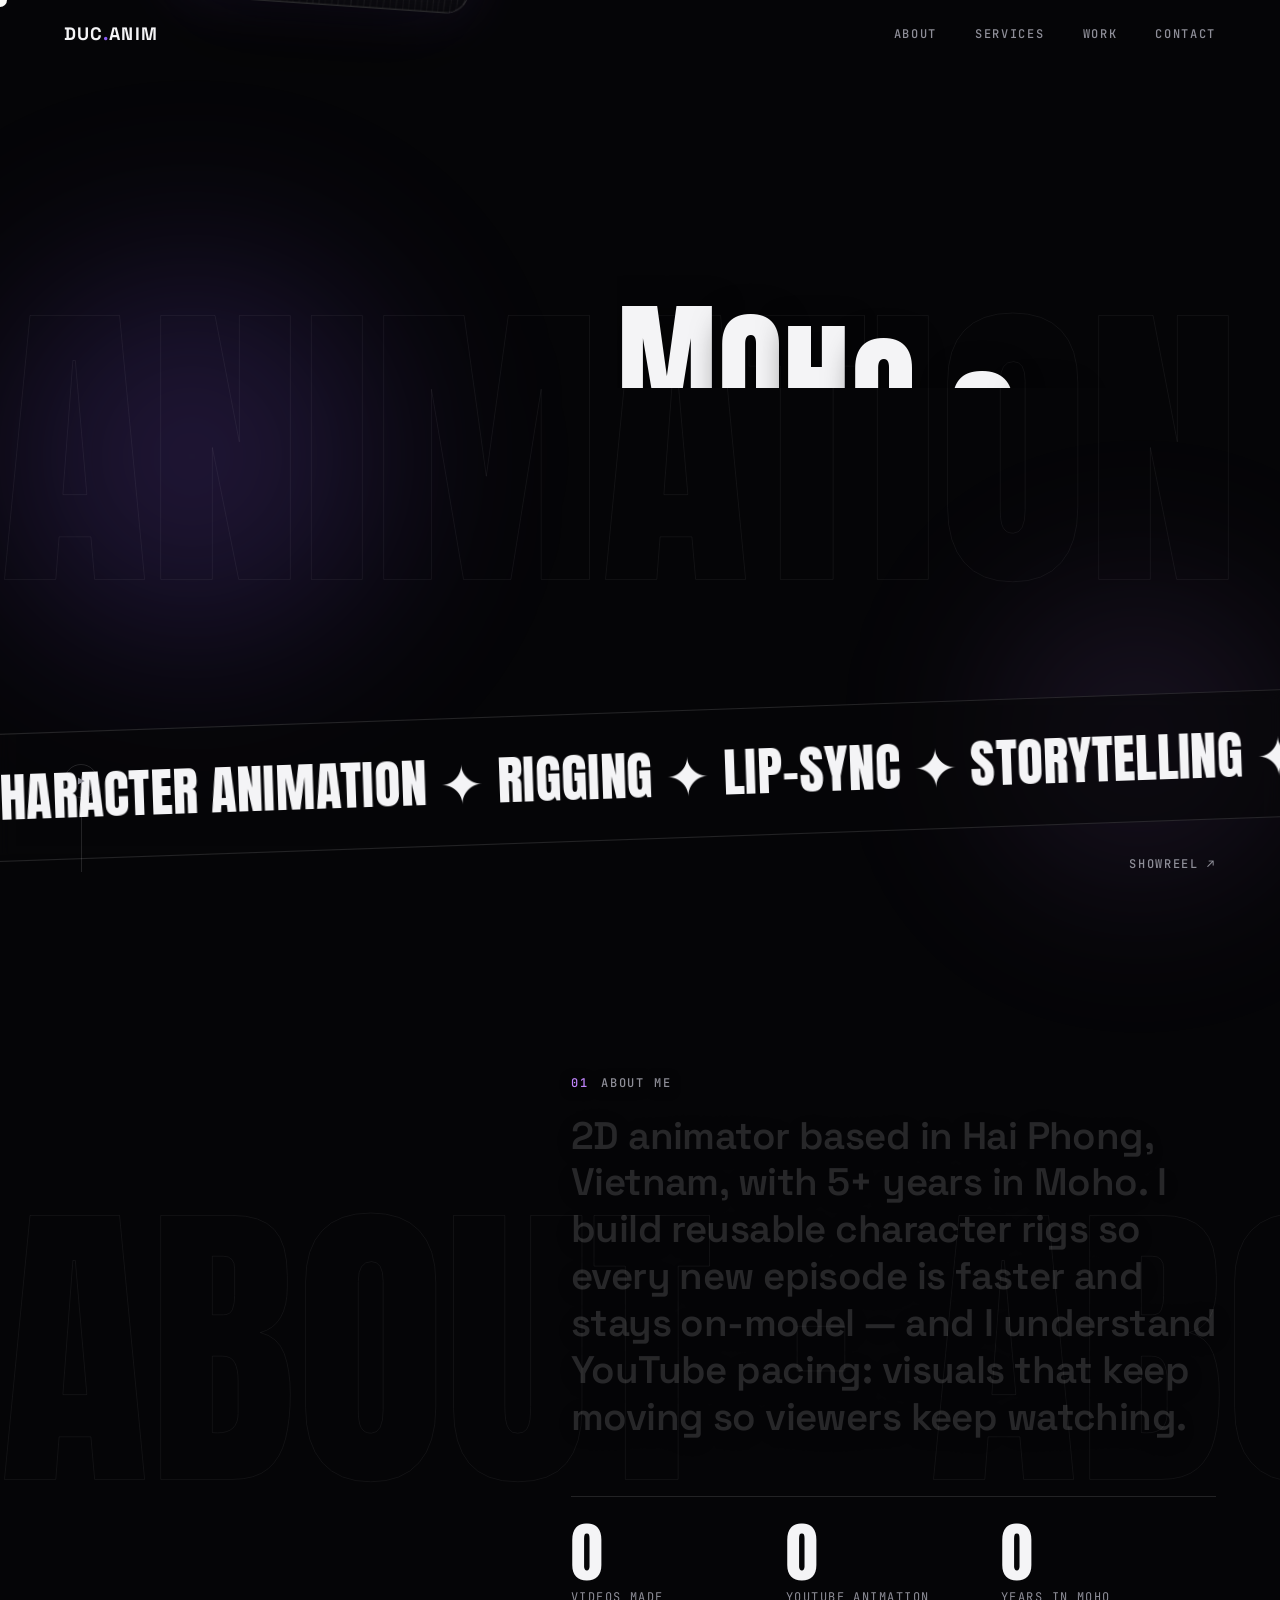
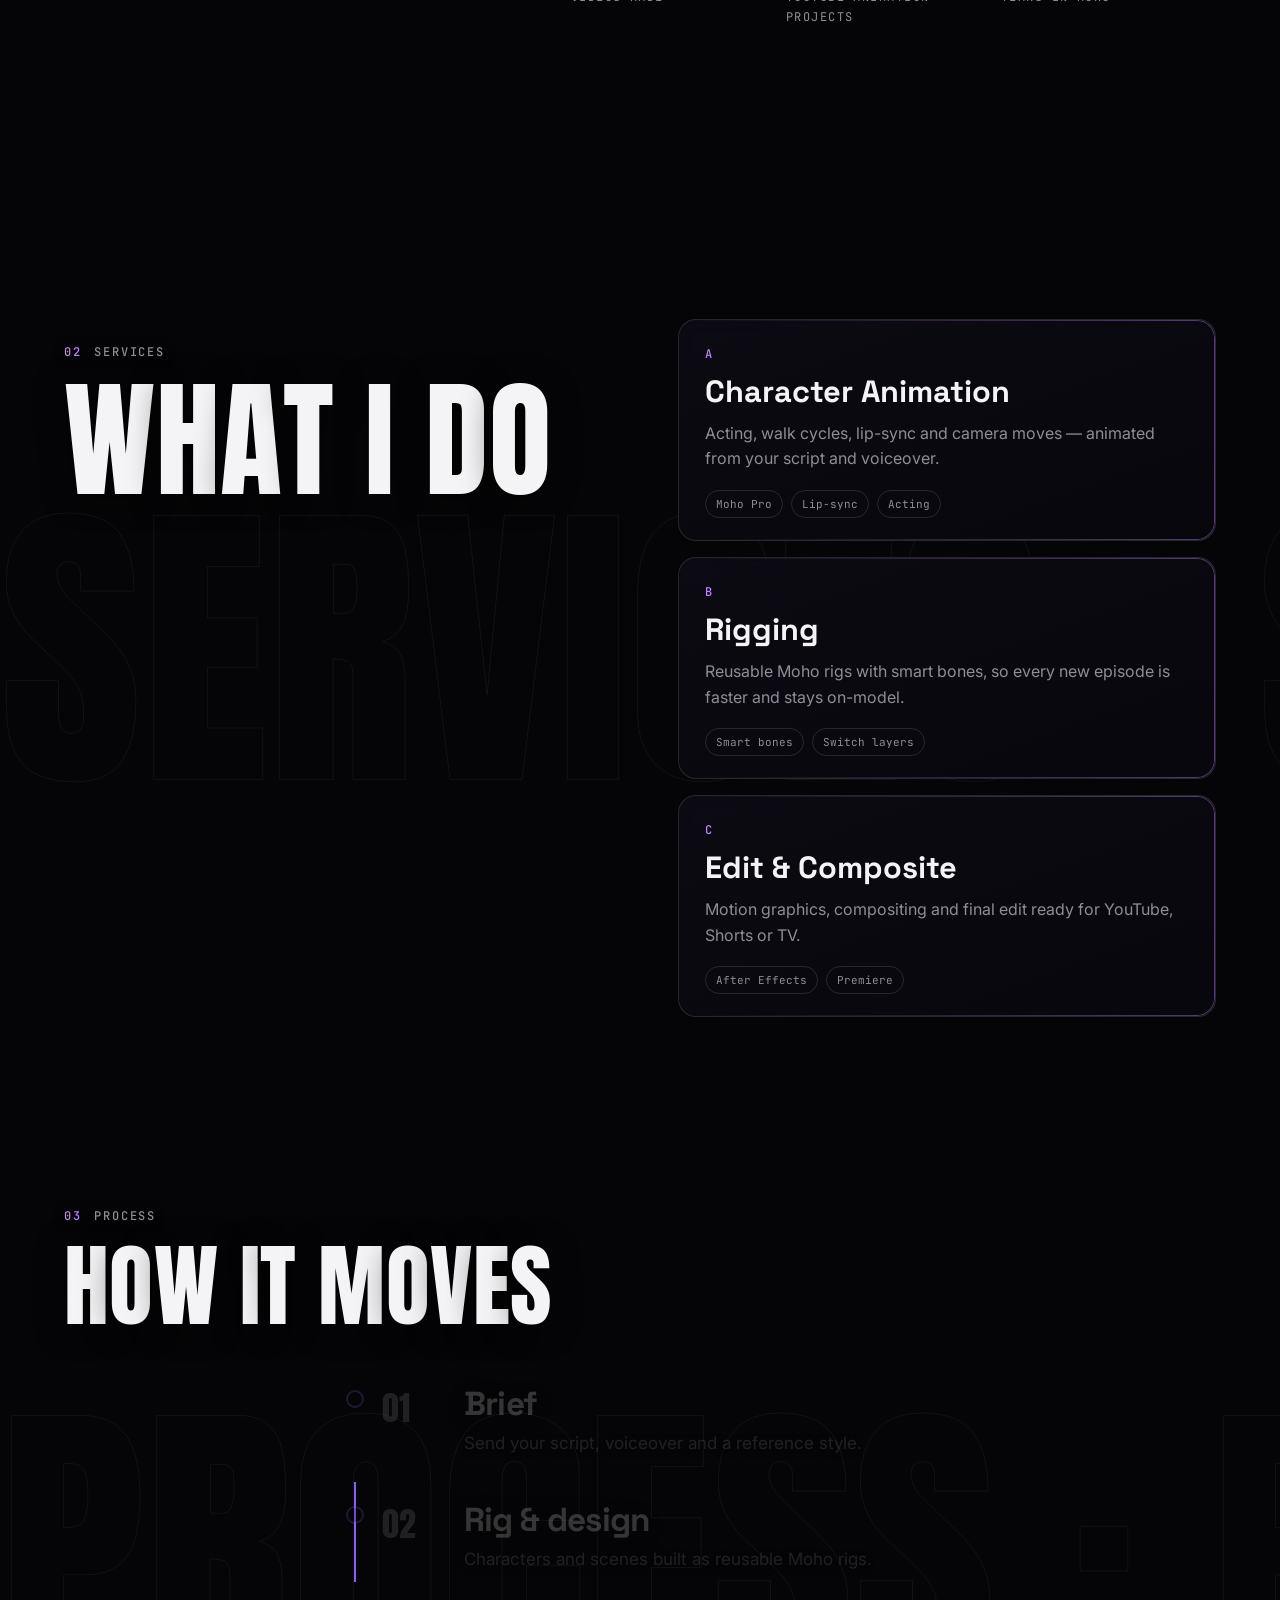
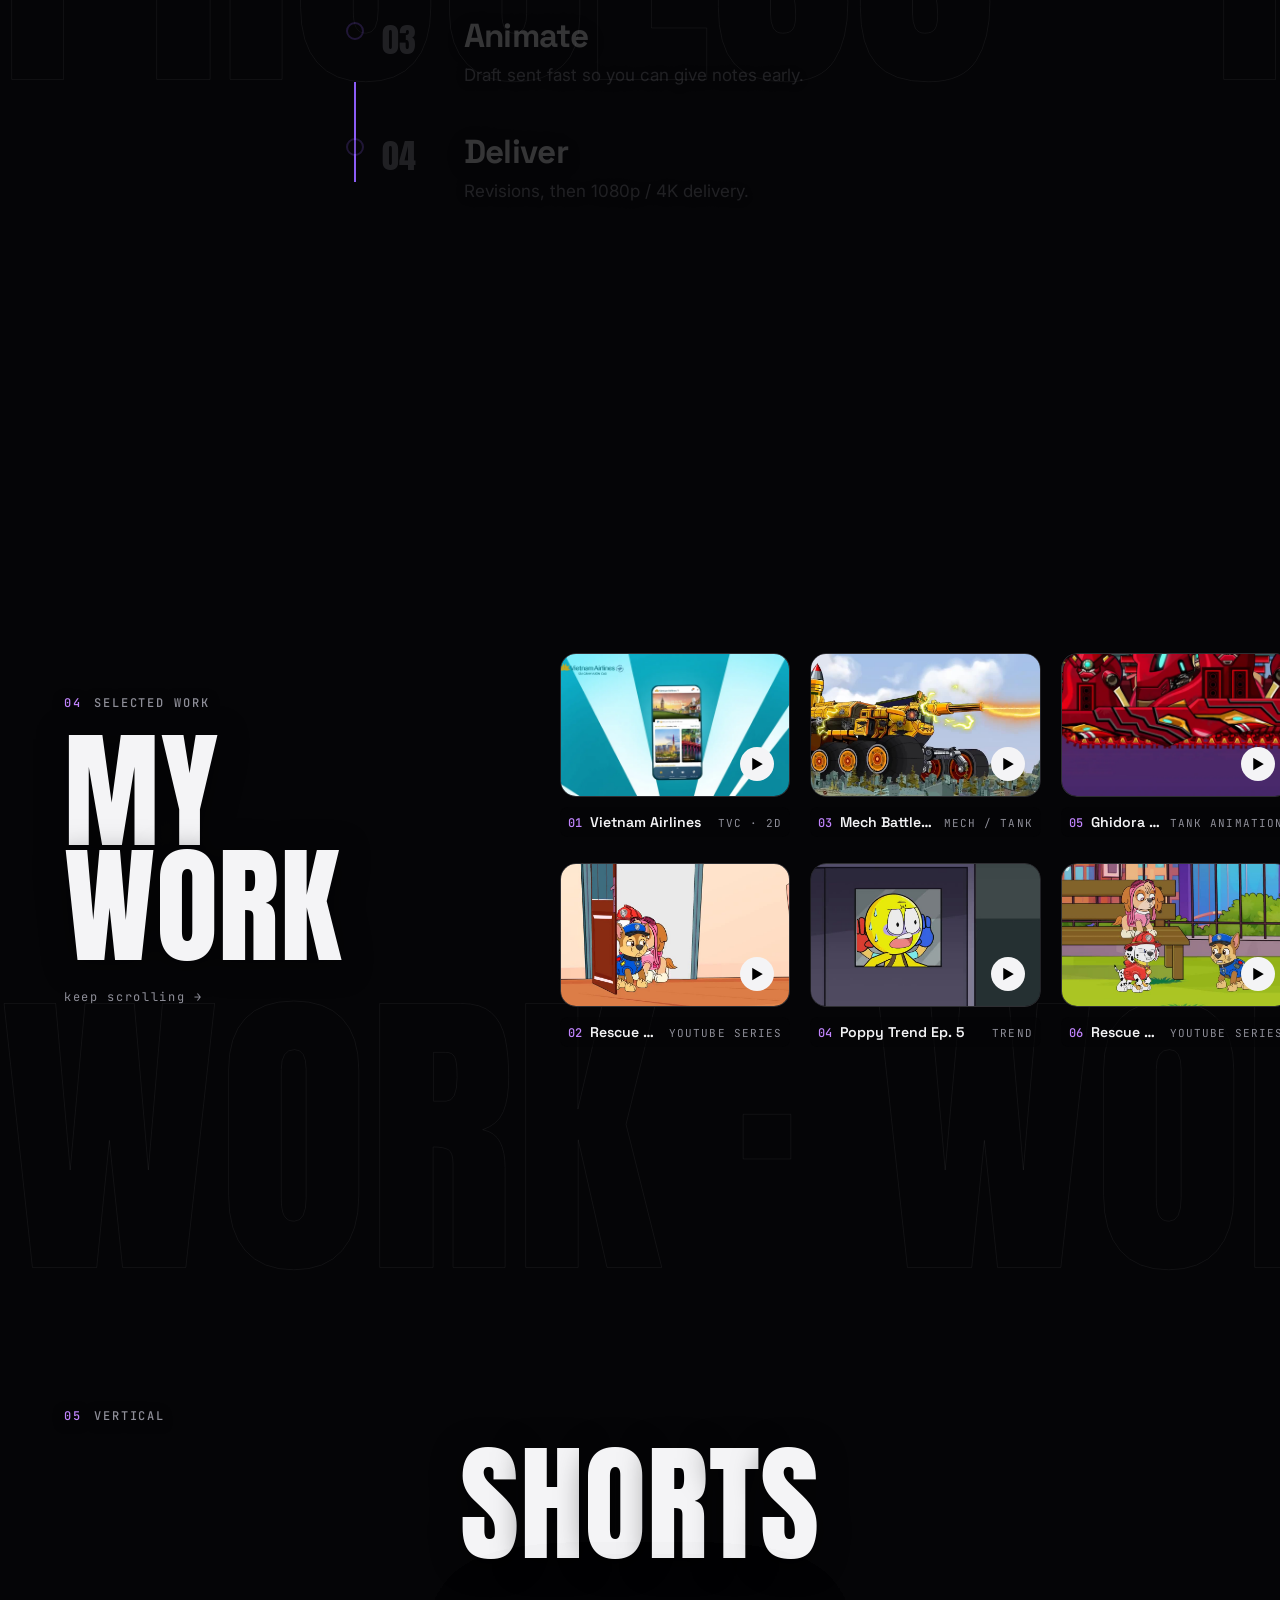
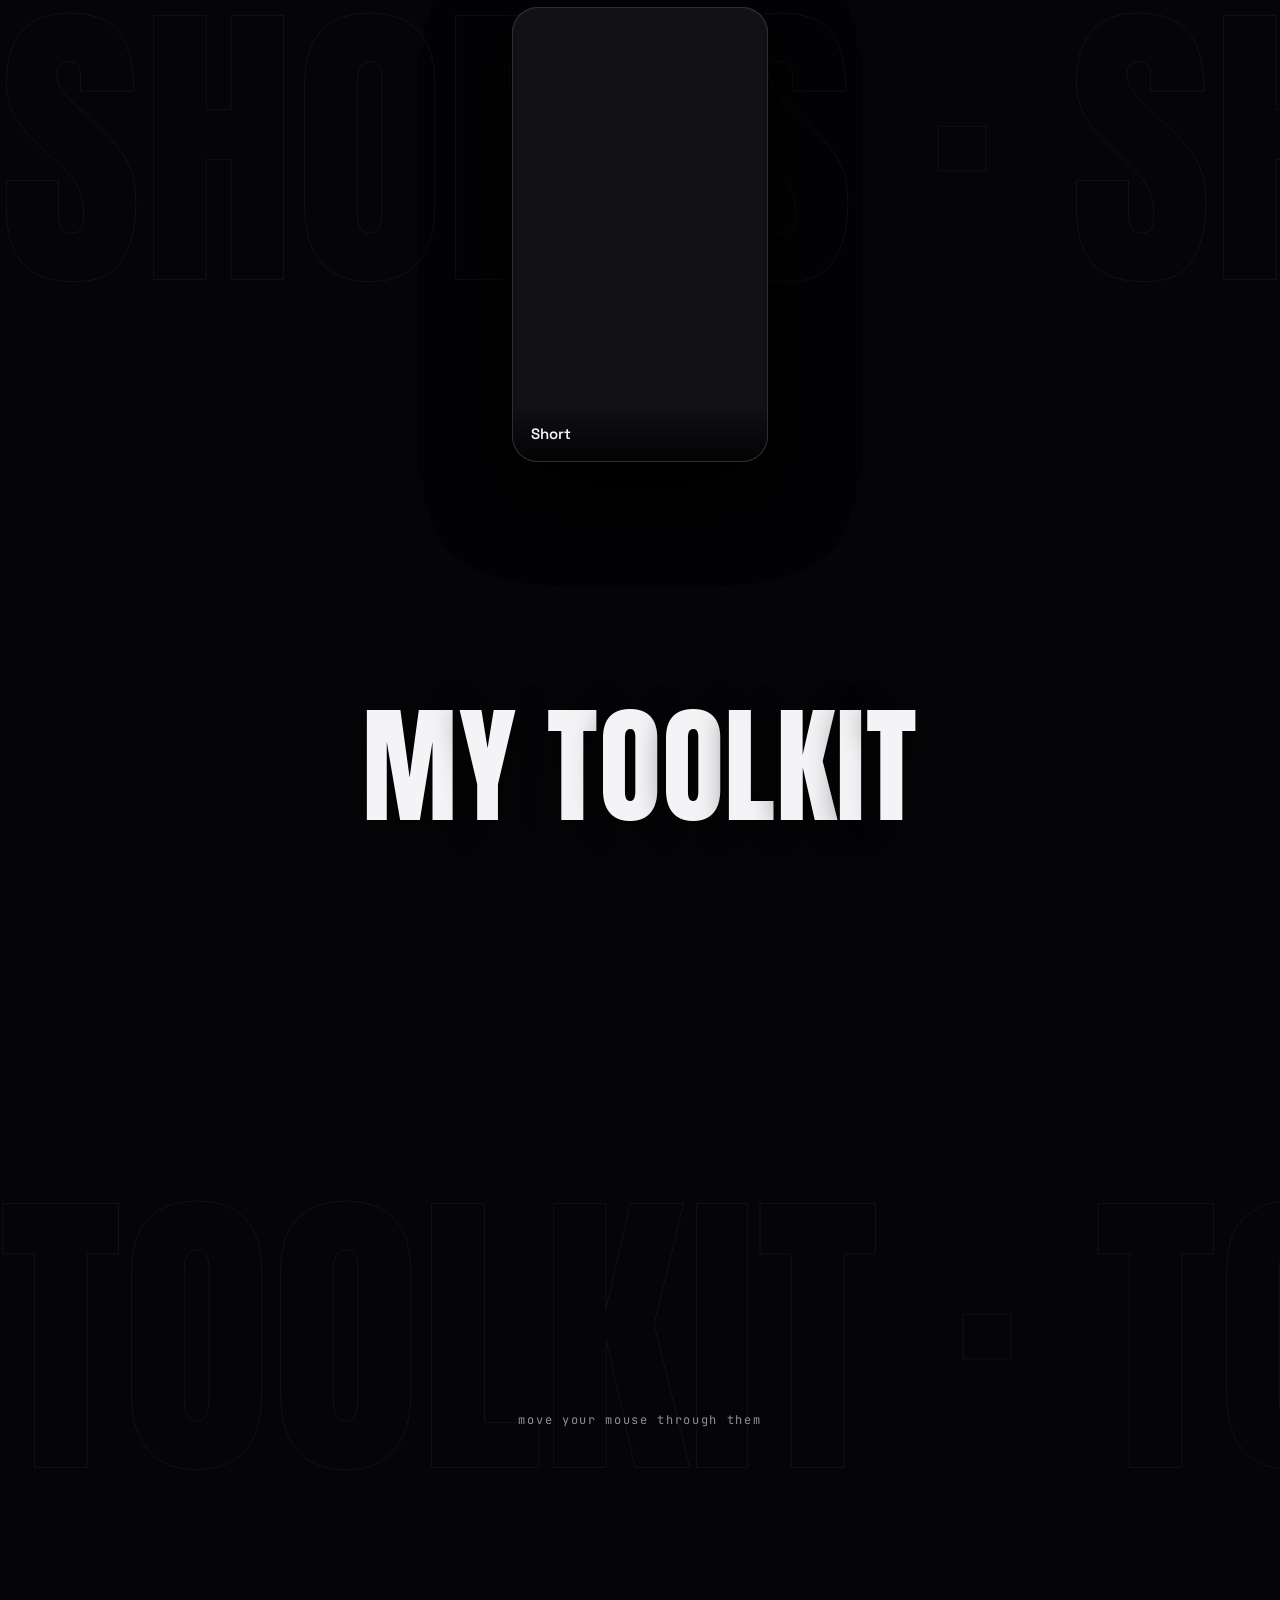
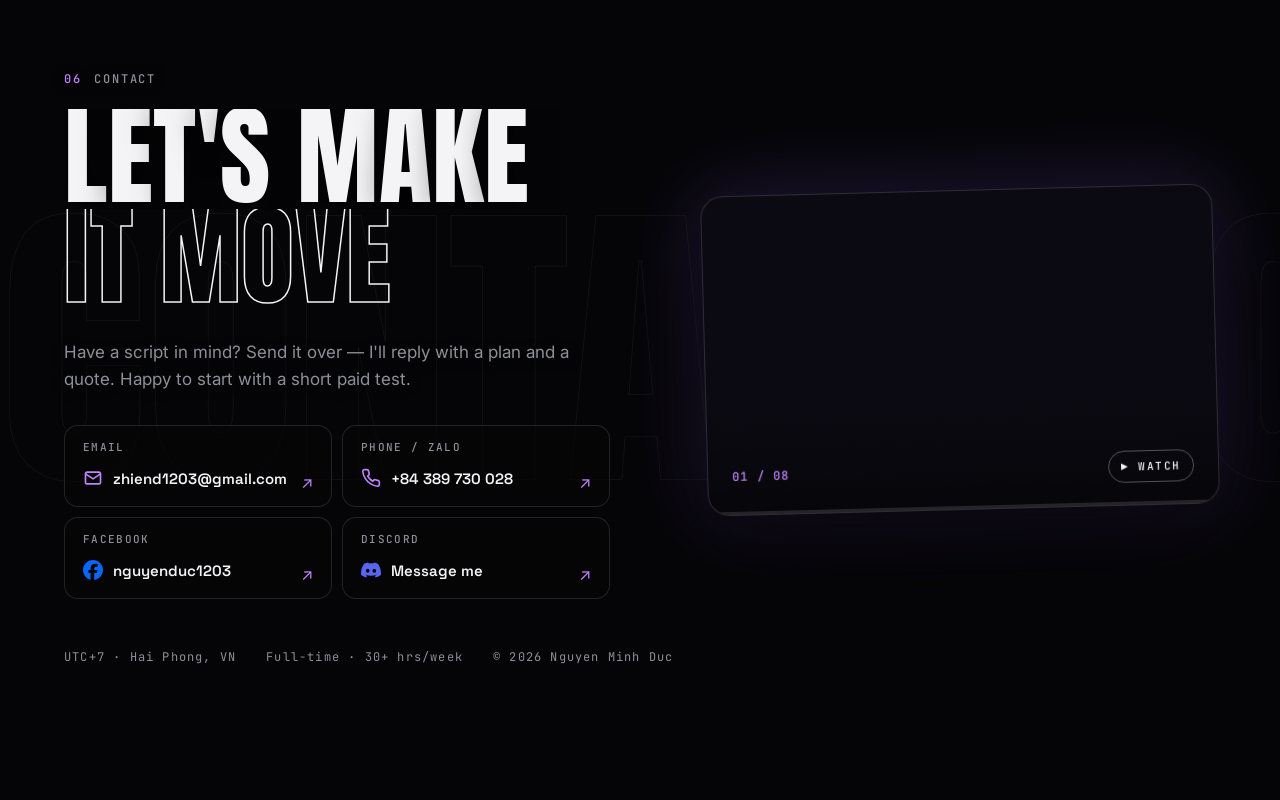
==== commit 1ba55d8e: "Services: smooth even-cadence entrance (swing-in + content cascade + light sweep), living border; ca" ====
--- a/index.html
+++ b/index.html
@@ -12,8 +12,8 @@
   <link rel="preconnect" href="https://fonts.googleapis.com" />
   <link rel="preconnect" href="https://fonts.gstatic.com" crossorigin />
   <link href="https://fonts.googleapis.com/css2?family=Anton&family=Space+Grotesk:wght@500;600;700&family=Inter:wght@300;400;500;600&family=JetBrains+Mono:wght@400;500&display=swap" rel="stylesheet" />
-  <link rel="stylesheet" href="v2.css?v=p5n" />
-  <link rel="stylesheet" href="v2fix.css?v=p5n" />
+  <link rel="stylesheet" href="v2.css?v=p5p" />
+  <link rel="stylesheet" href="v2fix.css?v=p5p" />
 </head>
 <body class="is-loading">
   <!-- LOADER -->
@@ -245,7 +245,7 @@
   <script src="vendor/gsap.min.js"></script>
   <script src="vendor/ScrollTrigger.min.js"></script>
   <script src="vendor/lenis.min.js"></script>
-  <script src="projects.js?v=p5n"></script>
-  <script type="module" src="v2.js?v=p5n"></script>
+  <script src="projects.js?v=p5p"></script>
+  <script type="module" src="v2.js?v=p5p"></script>
 </body>
 </html>
--- a/v2fix.css
+++ b/v2fix.css
@@ -111,3 +111,14 @@
 
 /* TEMP: Upwork links disabled — delete this block to bring them back */
 a[href*="upwork.com"] { display: none !important; }
+
+/* services: light sweep + living border */
+.svc { position: relative; overflow: hidden; }
+.svc__sweep { position: absolute; top: 0; bottom: 0; width: 45%; pointer-events: none; z-index: 2;
+  background: linear-gradient(100deg, transparent, rgba(192,132,252,.22) 45%, rgba(255,255,255,.18) 50%, rgba(192,132,252,.22) 55%, transparent); left: -50%; }
+.svc::before { content: ""; position: absolute; inset: 0; border-radius: inherit; padding: 1px; pointer-events: none;
+  background: linear-gradient(90deg, transparent 0%, rgba(192,132,252,.9) 50%, transparent 100%) 0 0 / 300% 100%;
+  -webkit-mask: linear-gradient(#000 0 0) content-box, linear-gradient(#000 0 0); -webkit-mask-composite: xor; mask-composite: exclude;
+  animation: svcEdge 4.5s linear infinite; opacity: .7; }
+.svc:nth-child(2)::before { animation-delay: -1.5s; } .svc:nth-child(3)::before { animation-delay: -3s; }
+@keyframes svcEdge { to { background-position: -300% 0; } }
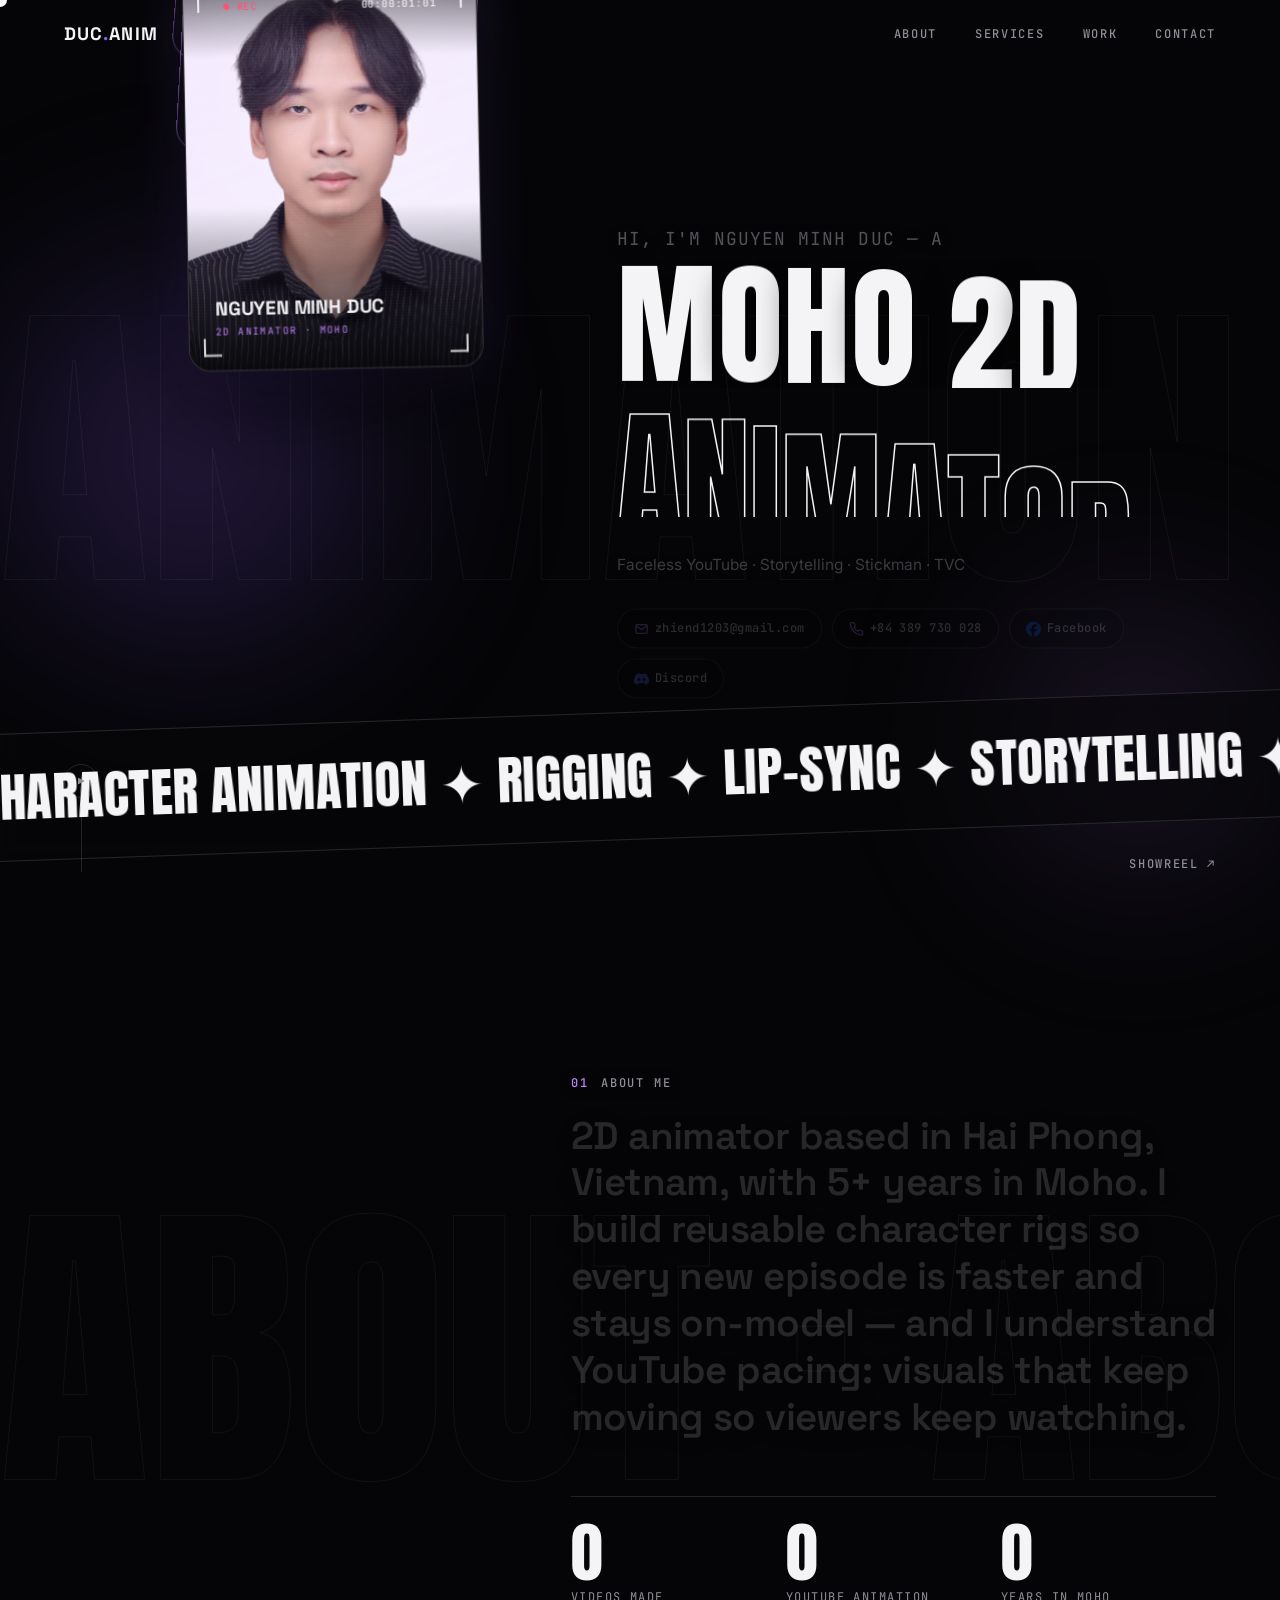
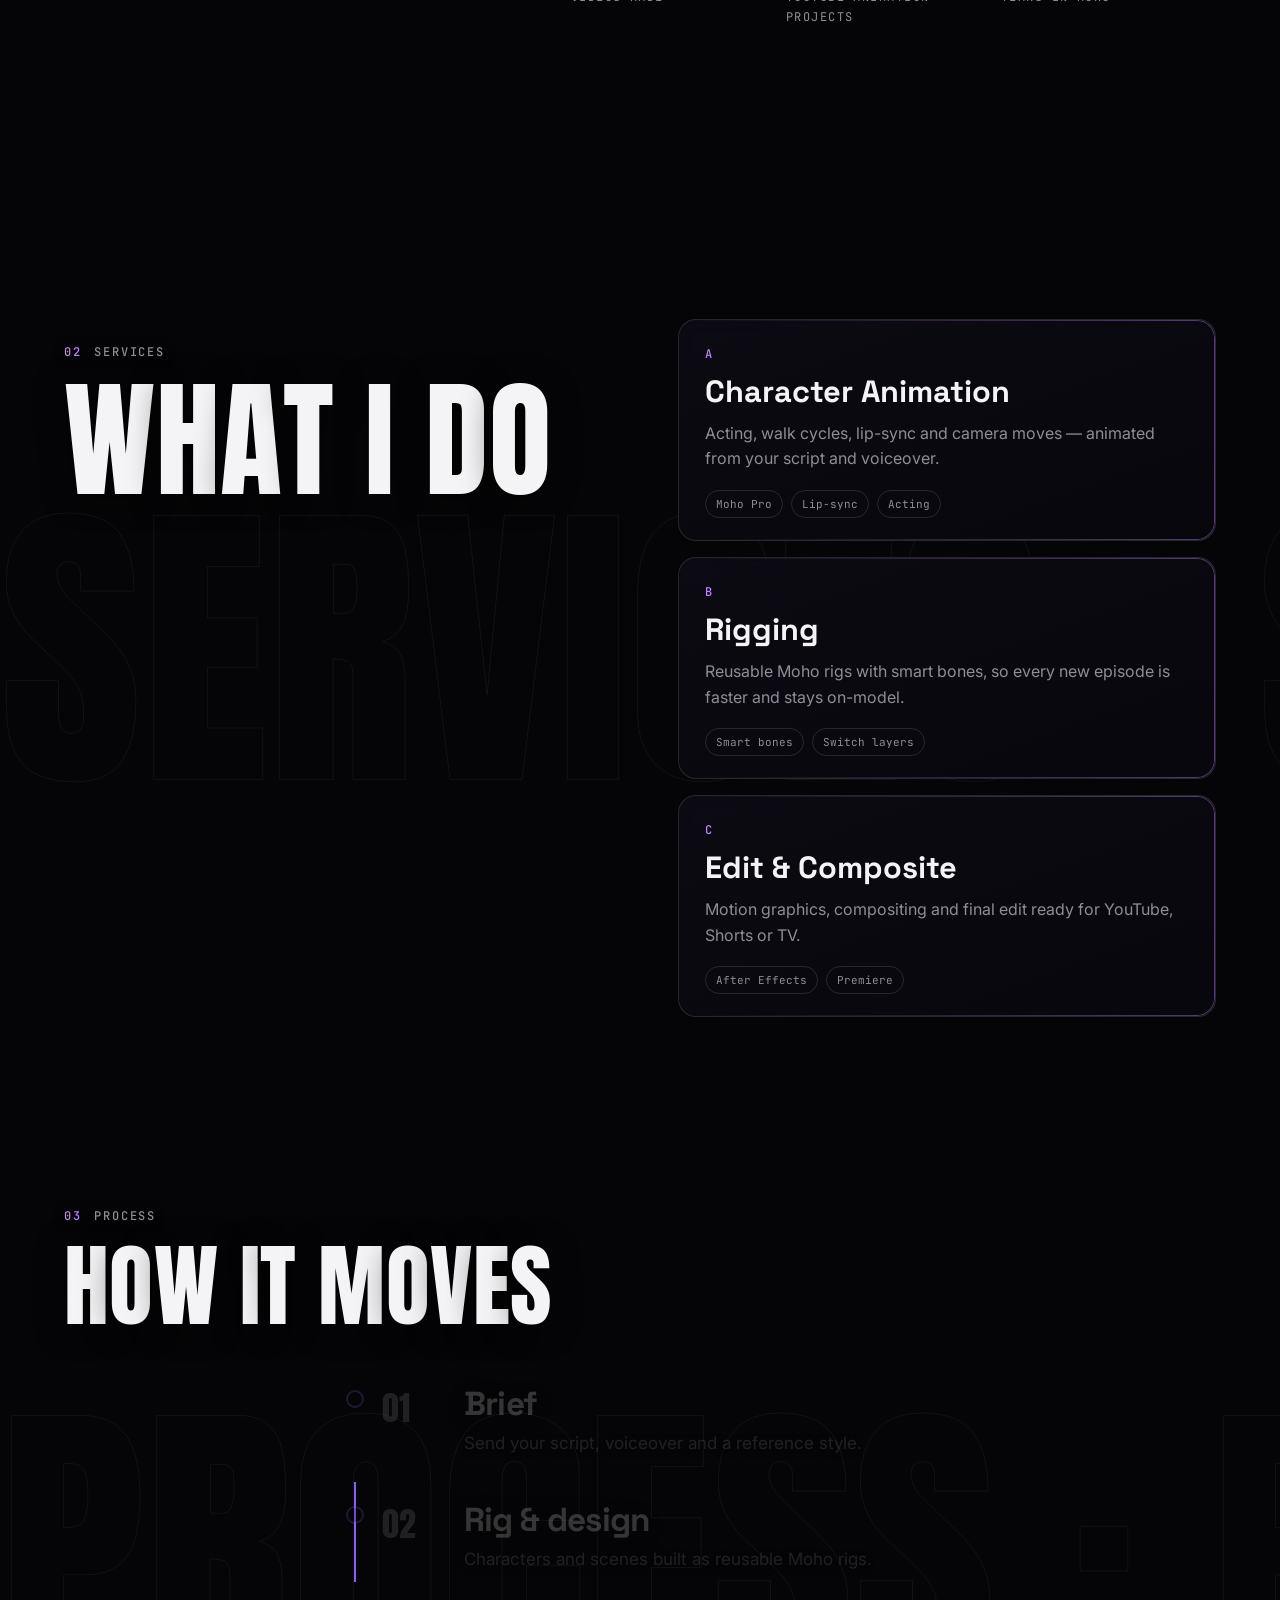
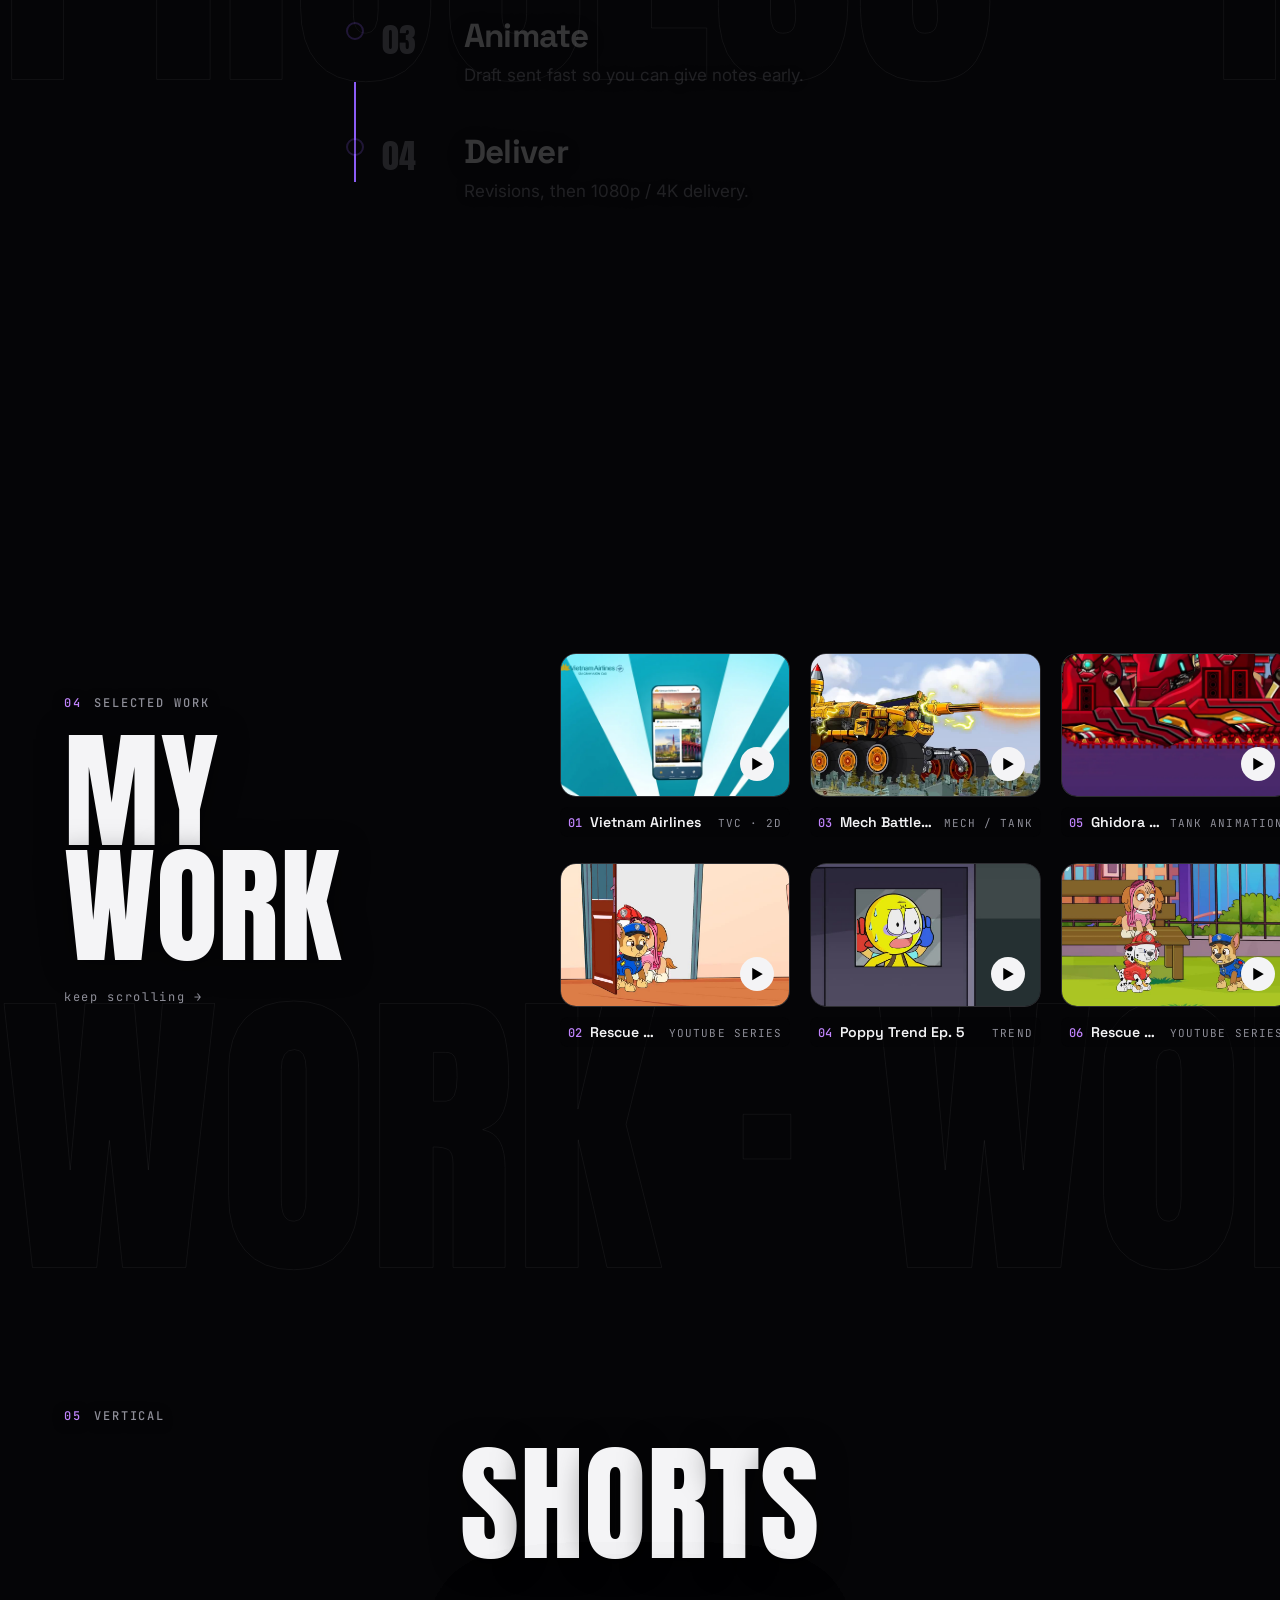
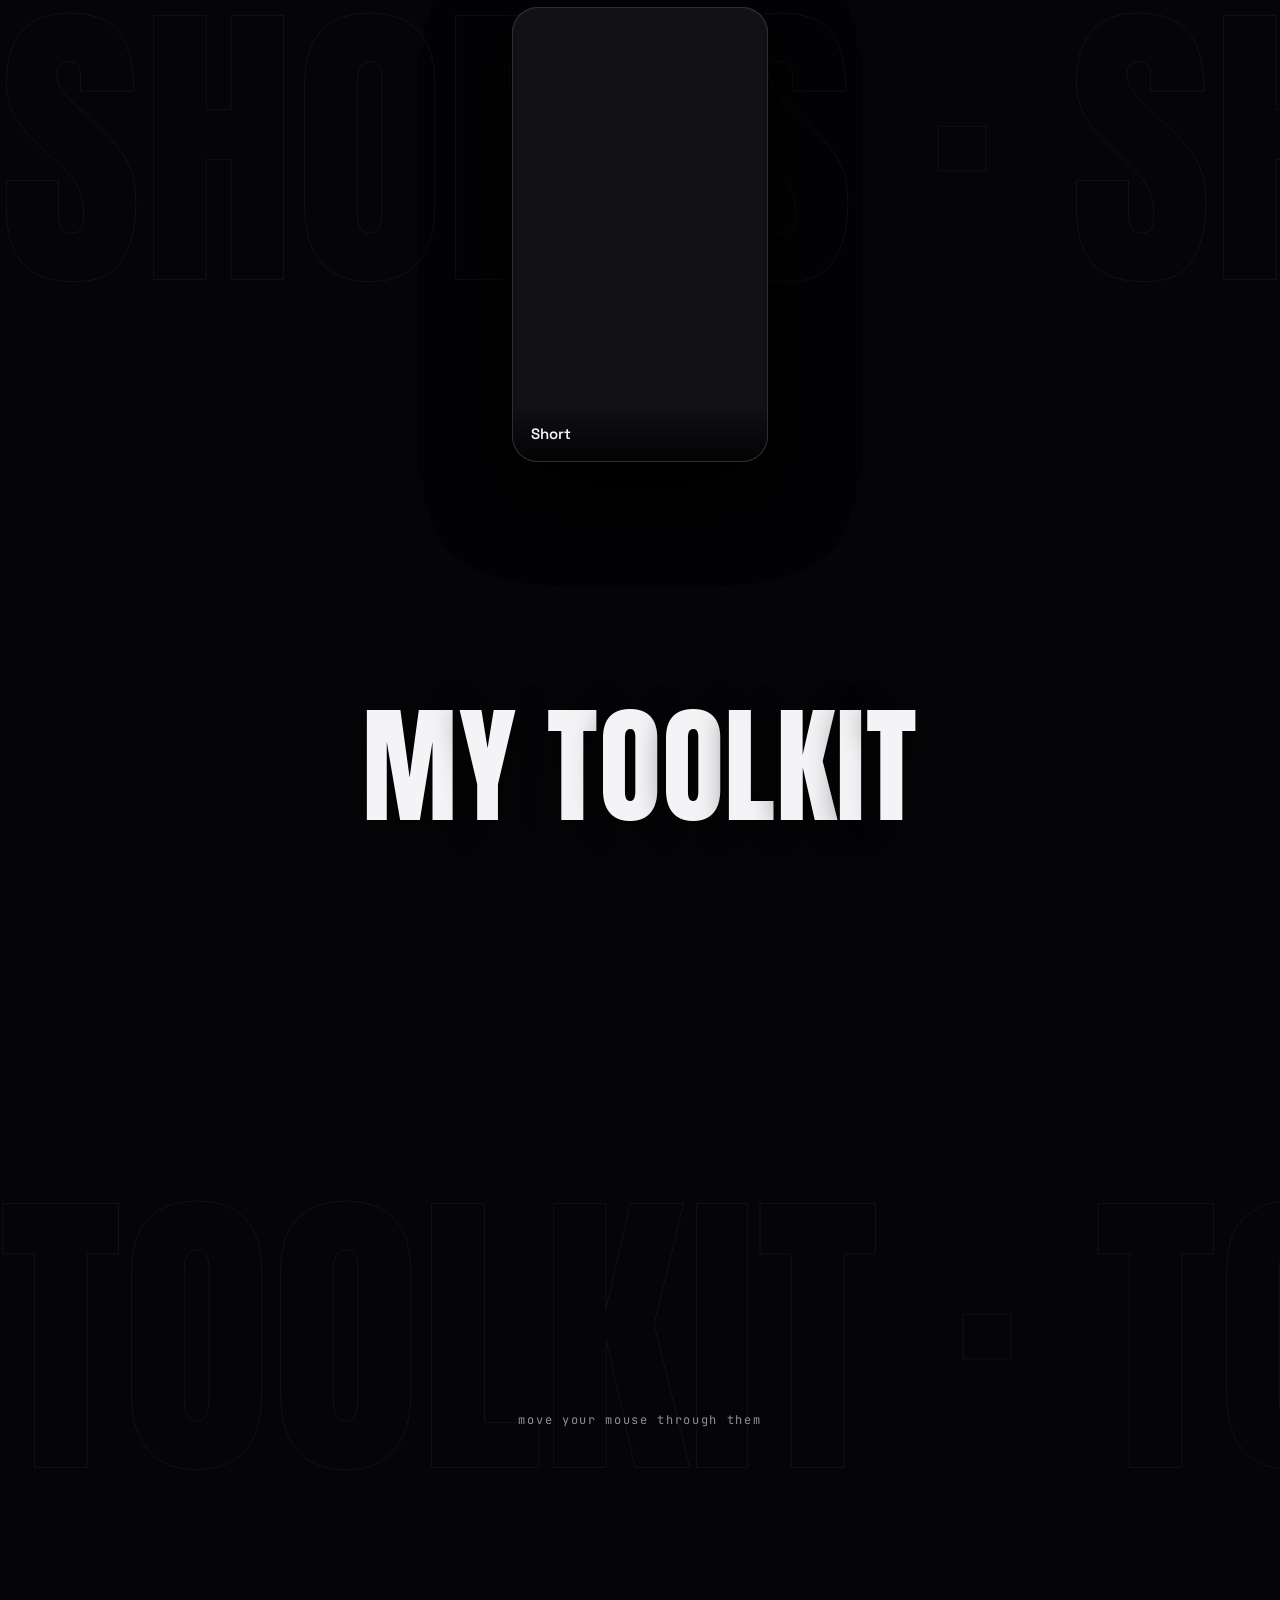
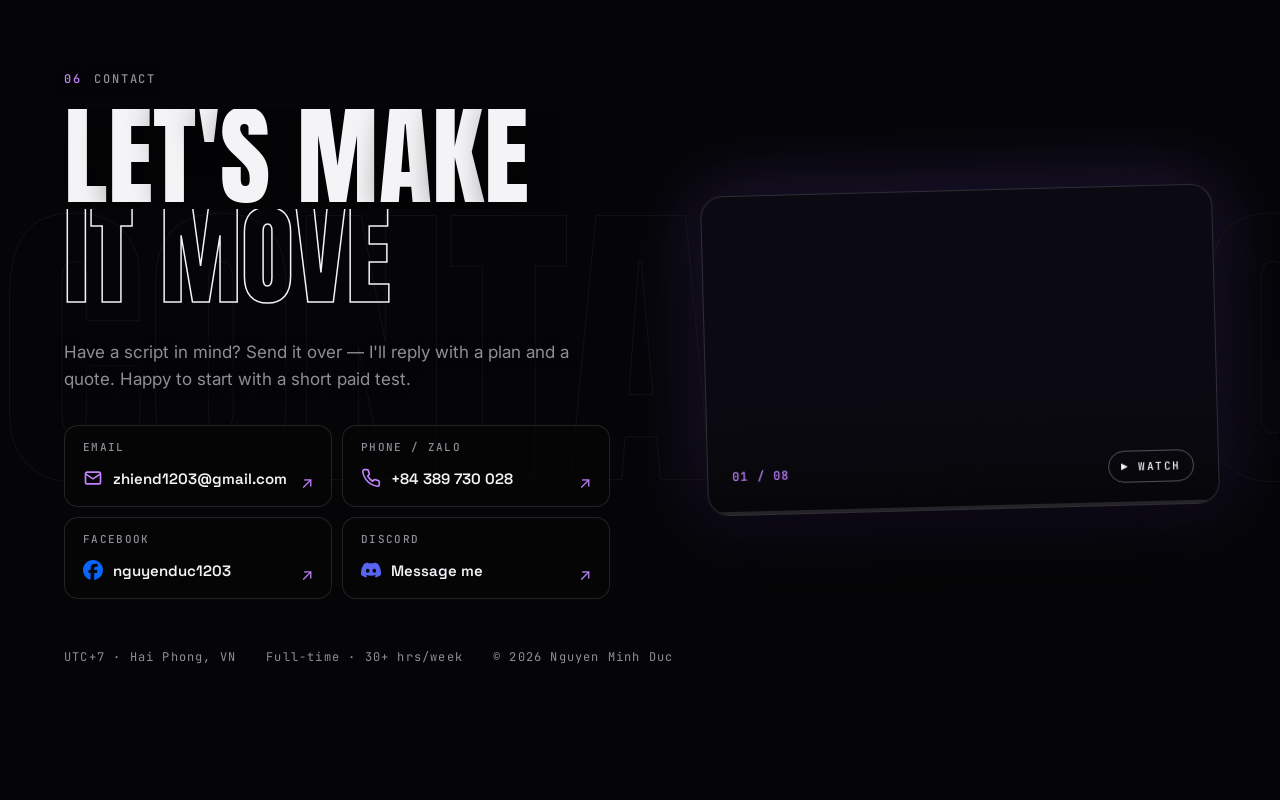
==== commit 7bac7c53: "Faster first paint: non-blocking Google Fonts, no autoplay preloads (work previews play only on the " ====
--- a/index.html
+++ b/index.html
@@ -11,9 +11,11 @@
   <link rel="icon" href="assets/avatar.jpg" />
   <link rel="preconnect" href="https://fonts.googleapis.com" />
   <link rel="preconnect" href="https://fonts.gstatic.com" crossorigin />
-  <link href="https://fonts.googleapis.com/css2?family=Anton&family=Space+Grotesk:wght@500;600;700&family=Inter:wght@300;400;500;600&family=JetBrains+Mono:wght@400;500&display=swap" rel="stylesheet" />
-  <link rel="stylesheet" href="v2.css?v=p5p" />
-  <link rel="stylesheet" href="v2fix.css?v=p5p" />
+  <link rel="preload" as="style" href="https://fonts.googleapis.com/css2?family=Anton&family=Space+Grotesk:wght@500;600;700&family=Inter:wght@300;400;500;600&family=JetBrains+Mono:wght@400;500&display=swap" />
+  <link href="https://fonts.googleapis.com/css2?family=Anton&family=Space+Grotesk:wght@500;600;700&family=Inter:wght@300;400;500;600&family=JetBrains+Mono:wght@400;500&display=swap" rel="stylesheet" media="print" onload="this.media='all'" />
+  <noscript><link href="https://fonts.googleapis.com/css2?family=Anton&family=Space+Grotesk:wght@500;600;700&family=Inter:wght@300;400;500;600&family=JetBrains+Mono:wght@400;500&display=swap" rel="stylesheet" /></noscript>
+  <link rel="stylesheet" href="v2.css?v=p5q" />
+  <link rel="stylesheet" href="v2fix.css?v=p5q" />
 </head>
 <body class="is-loading">
   <!-- LOADER -->
@@ -245,7 +247,8 @@
   <script src="vendor/gsap.min.js"></script>
   <script src="vendor/ScrollTrigger.min.js"></script>
   <script src="vendor/lenis.min.js"></script>
-  <script src="projects.js?v=p5p"></script>
-  <script type="module" src="v2.js?v=p5p"></script>
+  <script src="projects.js?v=p5q"></script>
+  <script type="module" src="v2.js?v=p5q"></script>
+  <script>setTimeout(function(){if(document.body.classList.contains("is-loading")){document.body.classList.remove("is-loading");var l=document.querySelector(".loader");l&&l.remove();}},9000);</script>
 </body>
 </html>
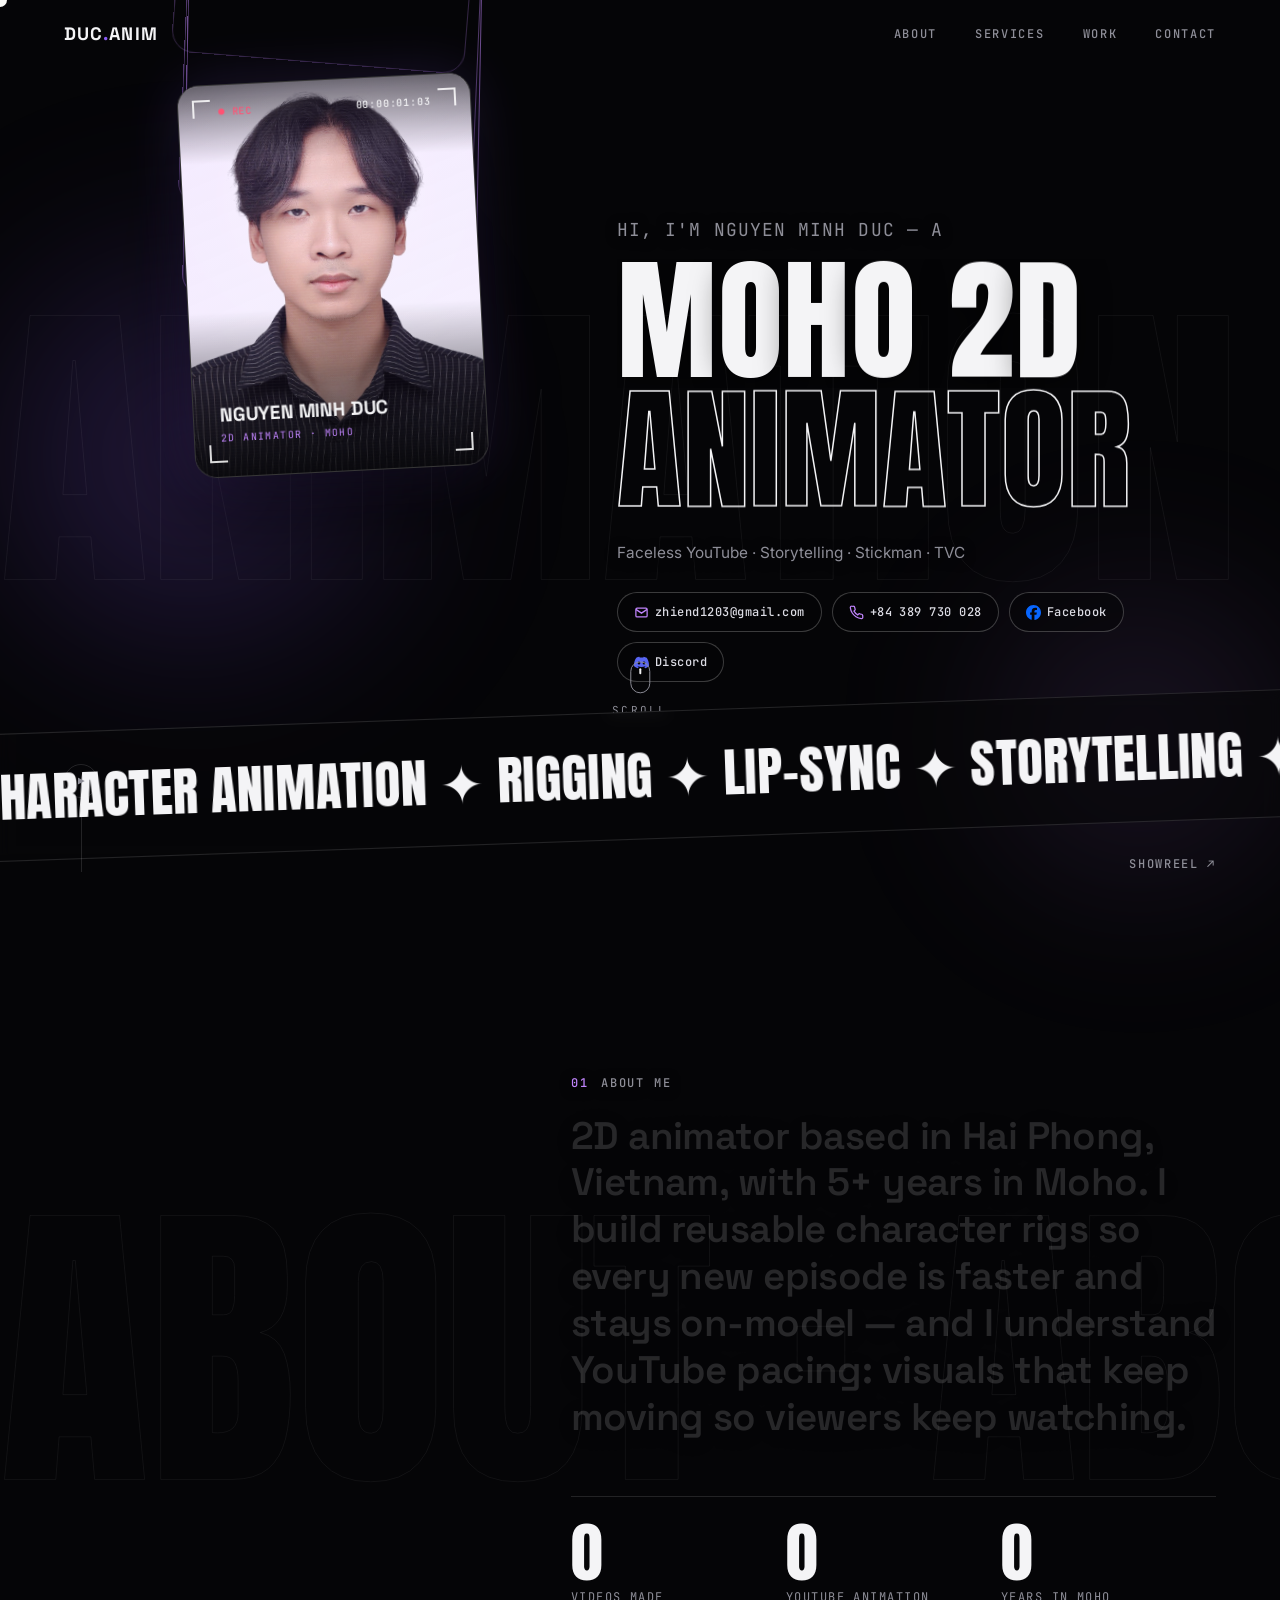
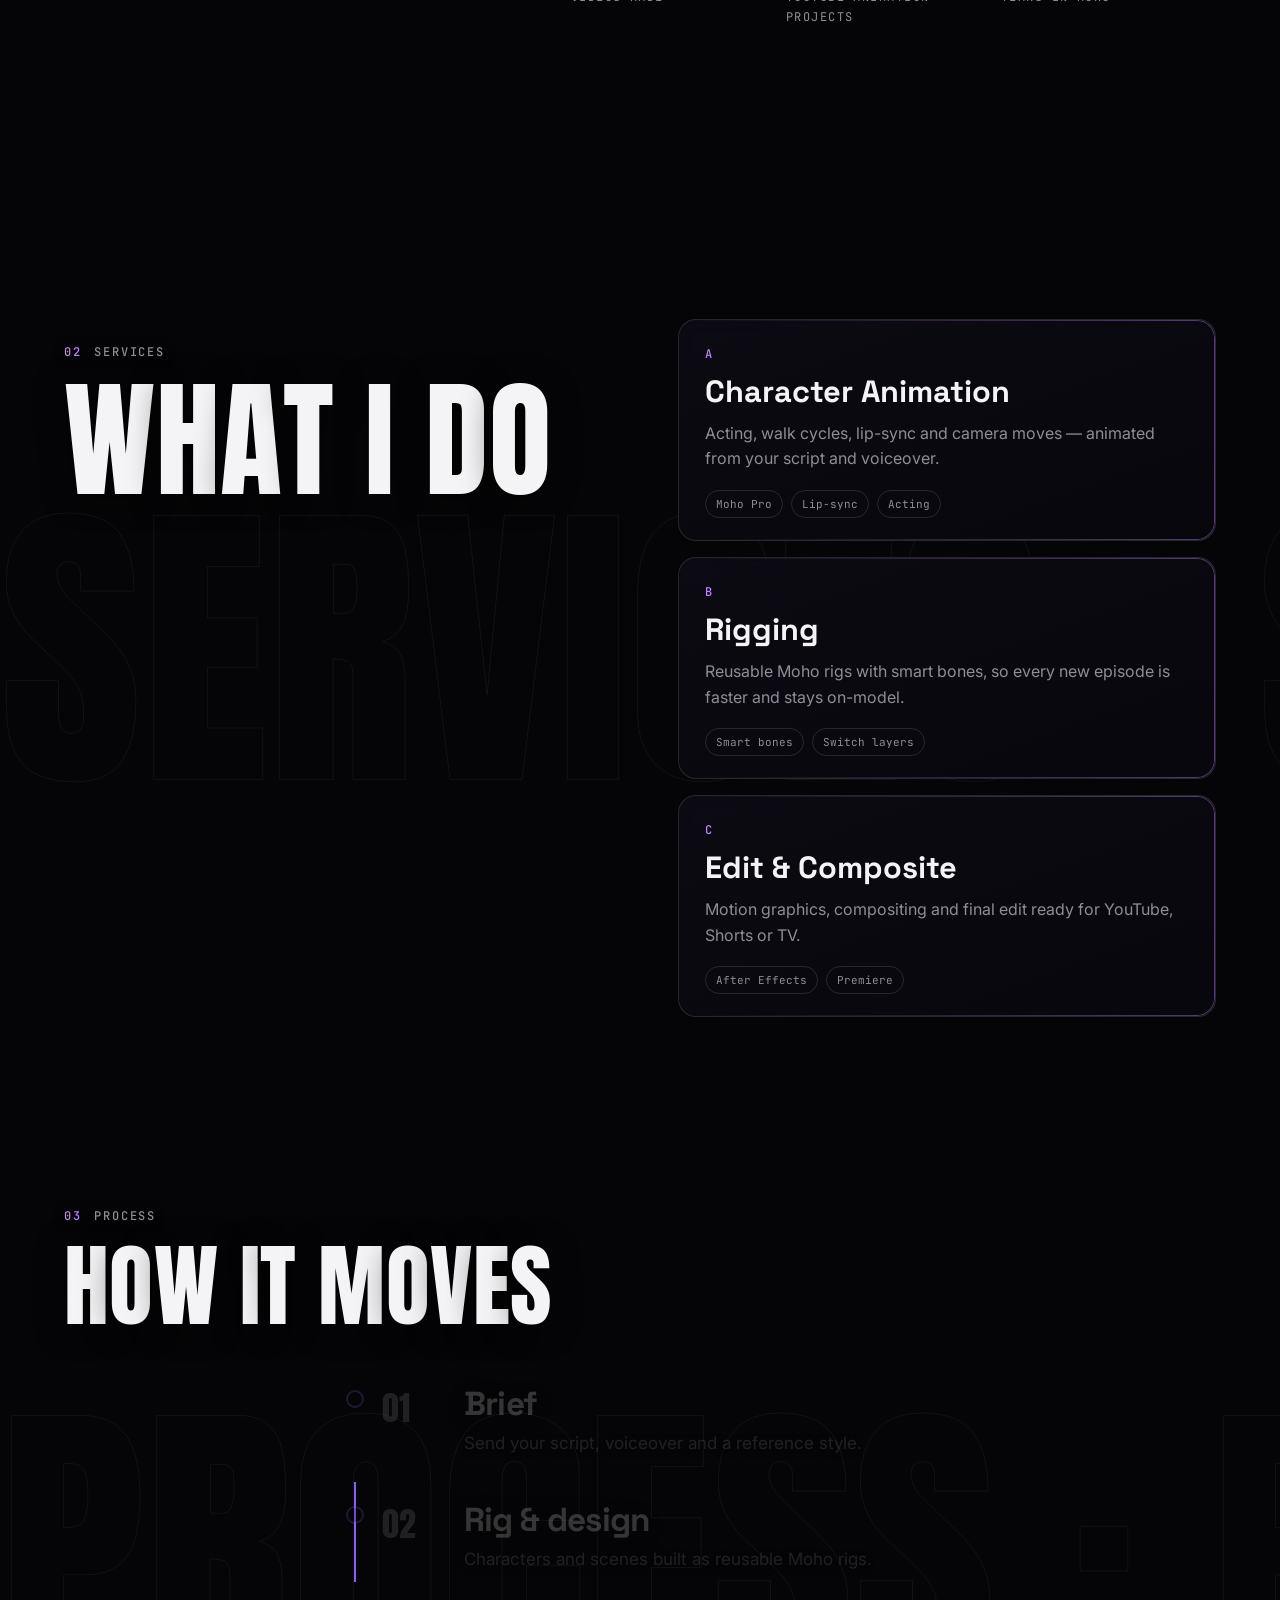
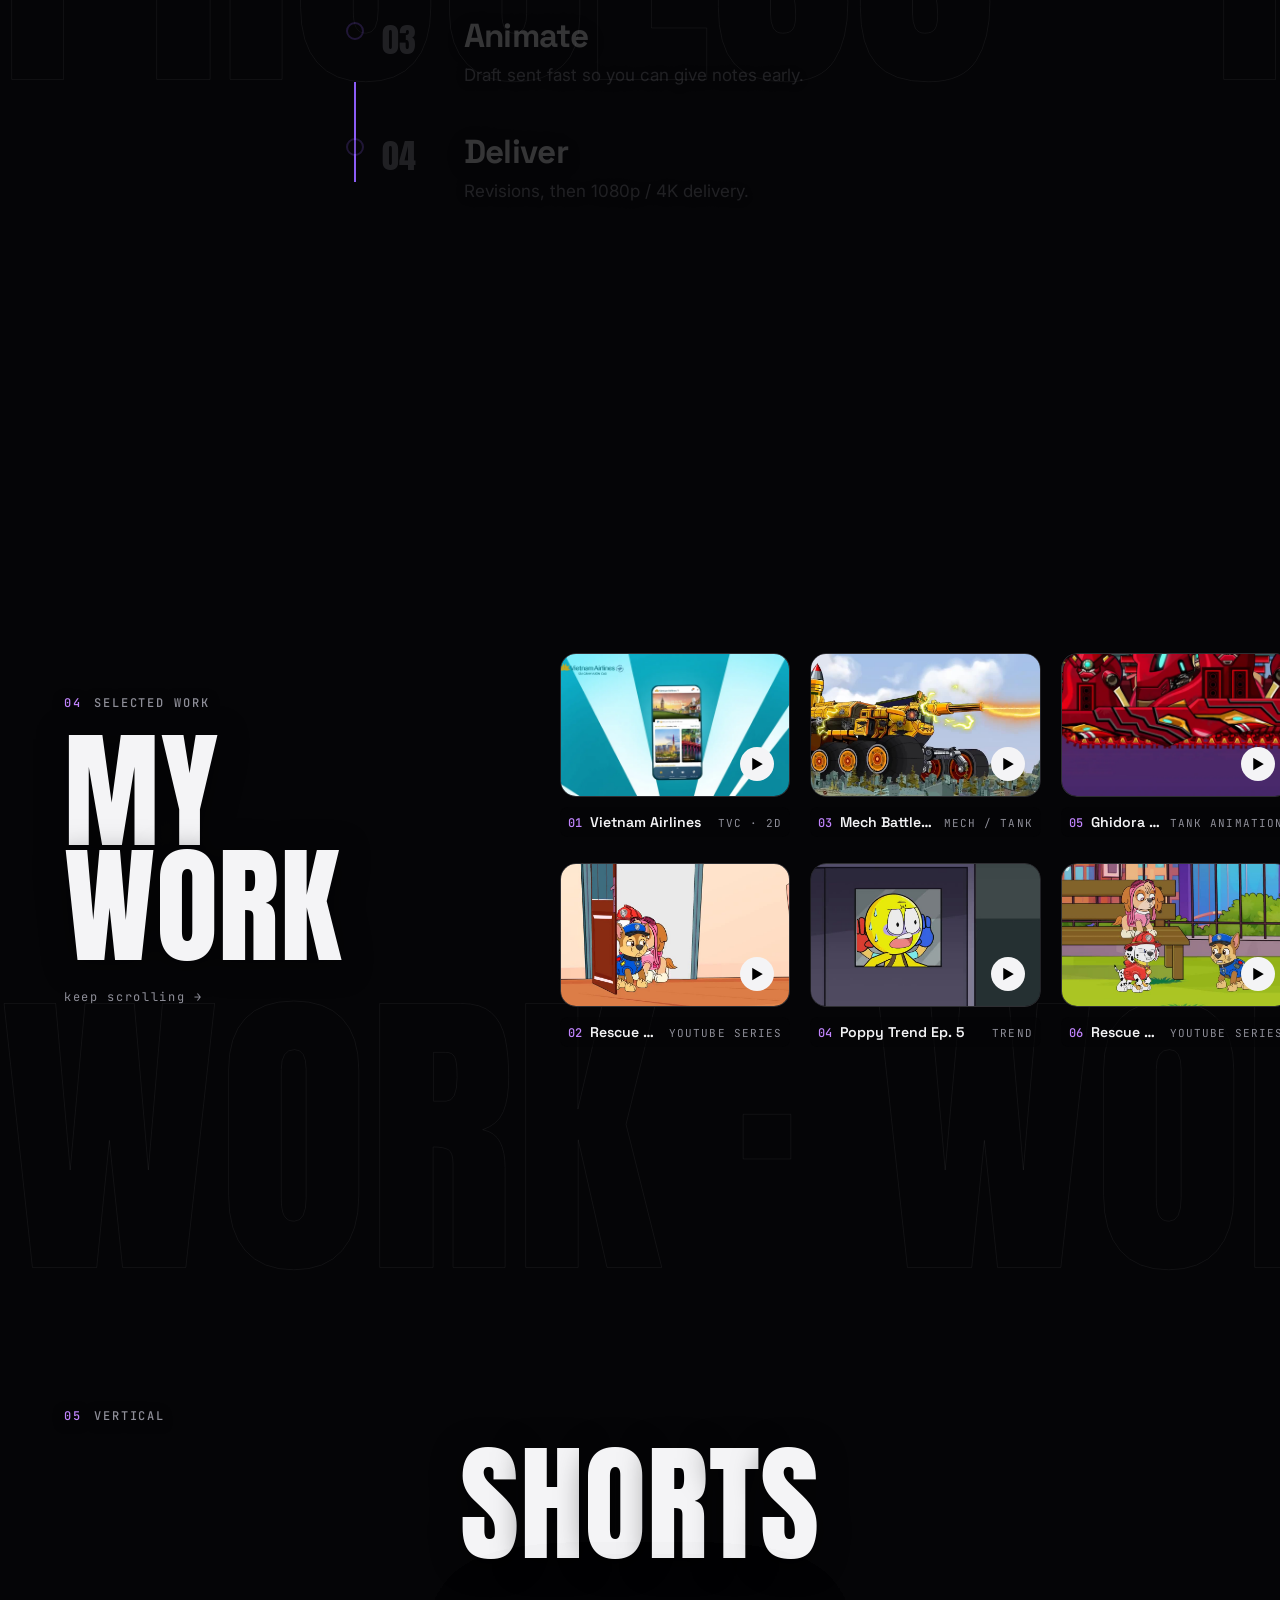
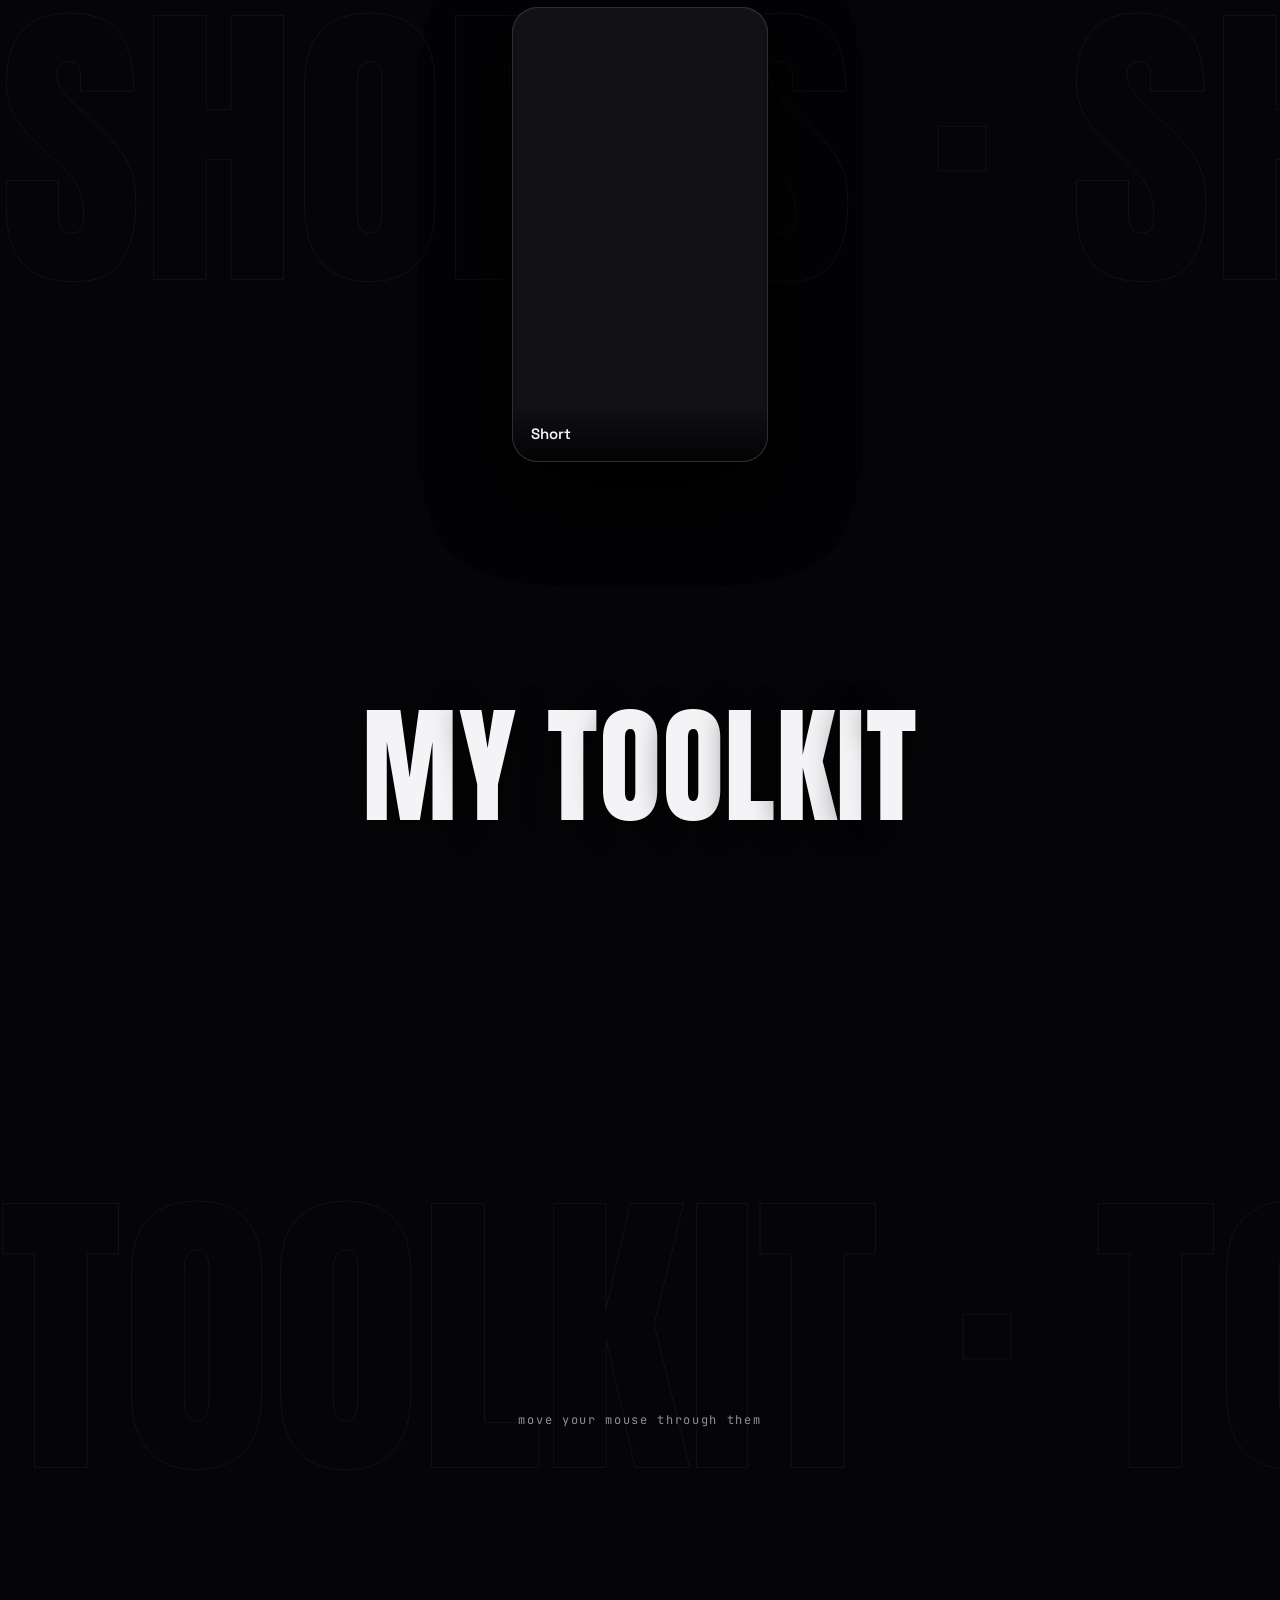
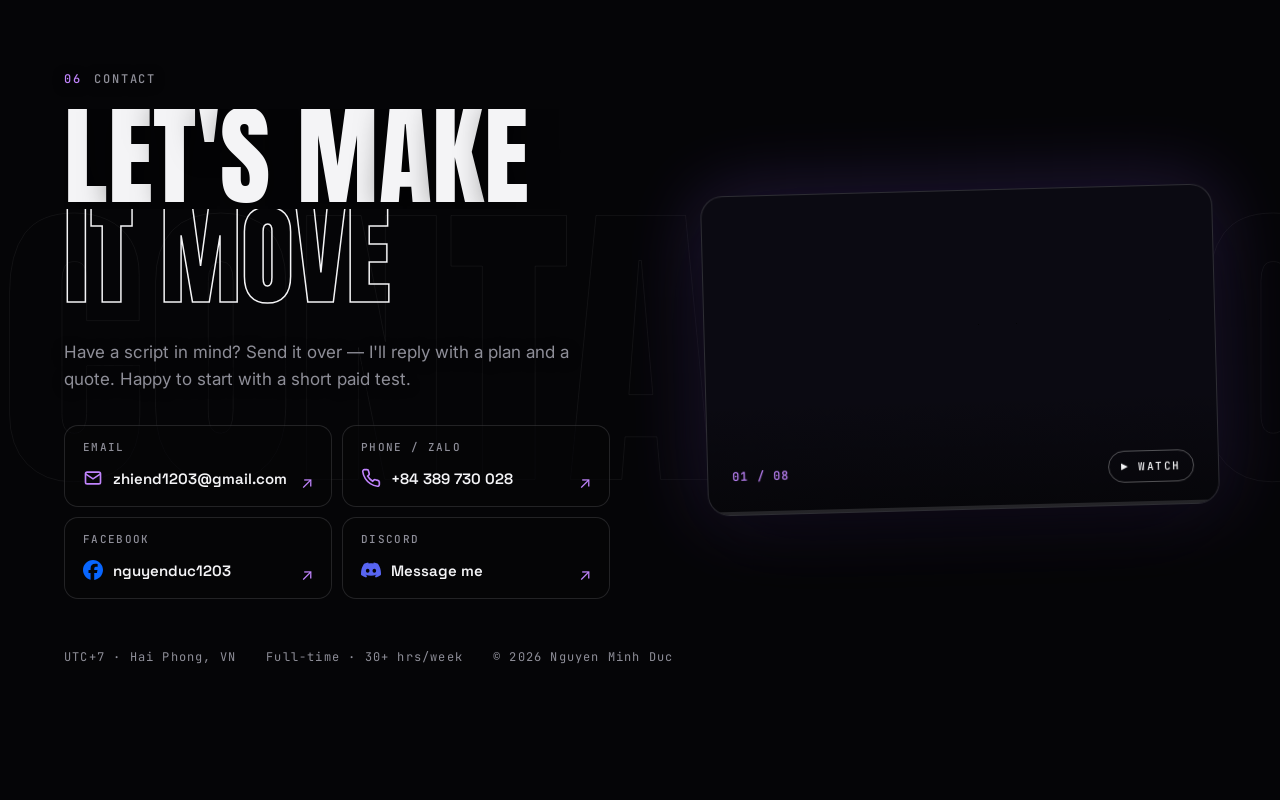
==== commit fa707887: "index: bump v2.js cache key" ====
--- a/index.html
+++ b/index.html
@@ -248,7 +248,7 @@
   <script src="vendor/ScrollTrigger.min.js"></script>
   <script src="vendor/lenis.min.js"></script>
   <script src="projects.js?v=p5q"></script>
-  <script type="module" src="v2.js?v=p5q"></script>
+  <script type="module" src="v2.js?v=b1"></script>
   <script>setTimeout(function(){if(document.body.classList.contains("is-loading")){document.body.classList.remove("is-loading");var l=document.querySelector(".loader");l&&l.remove();}},9000);</script>
 </body>
 </html>
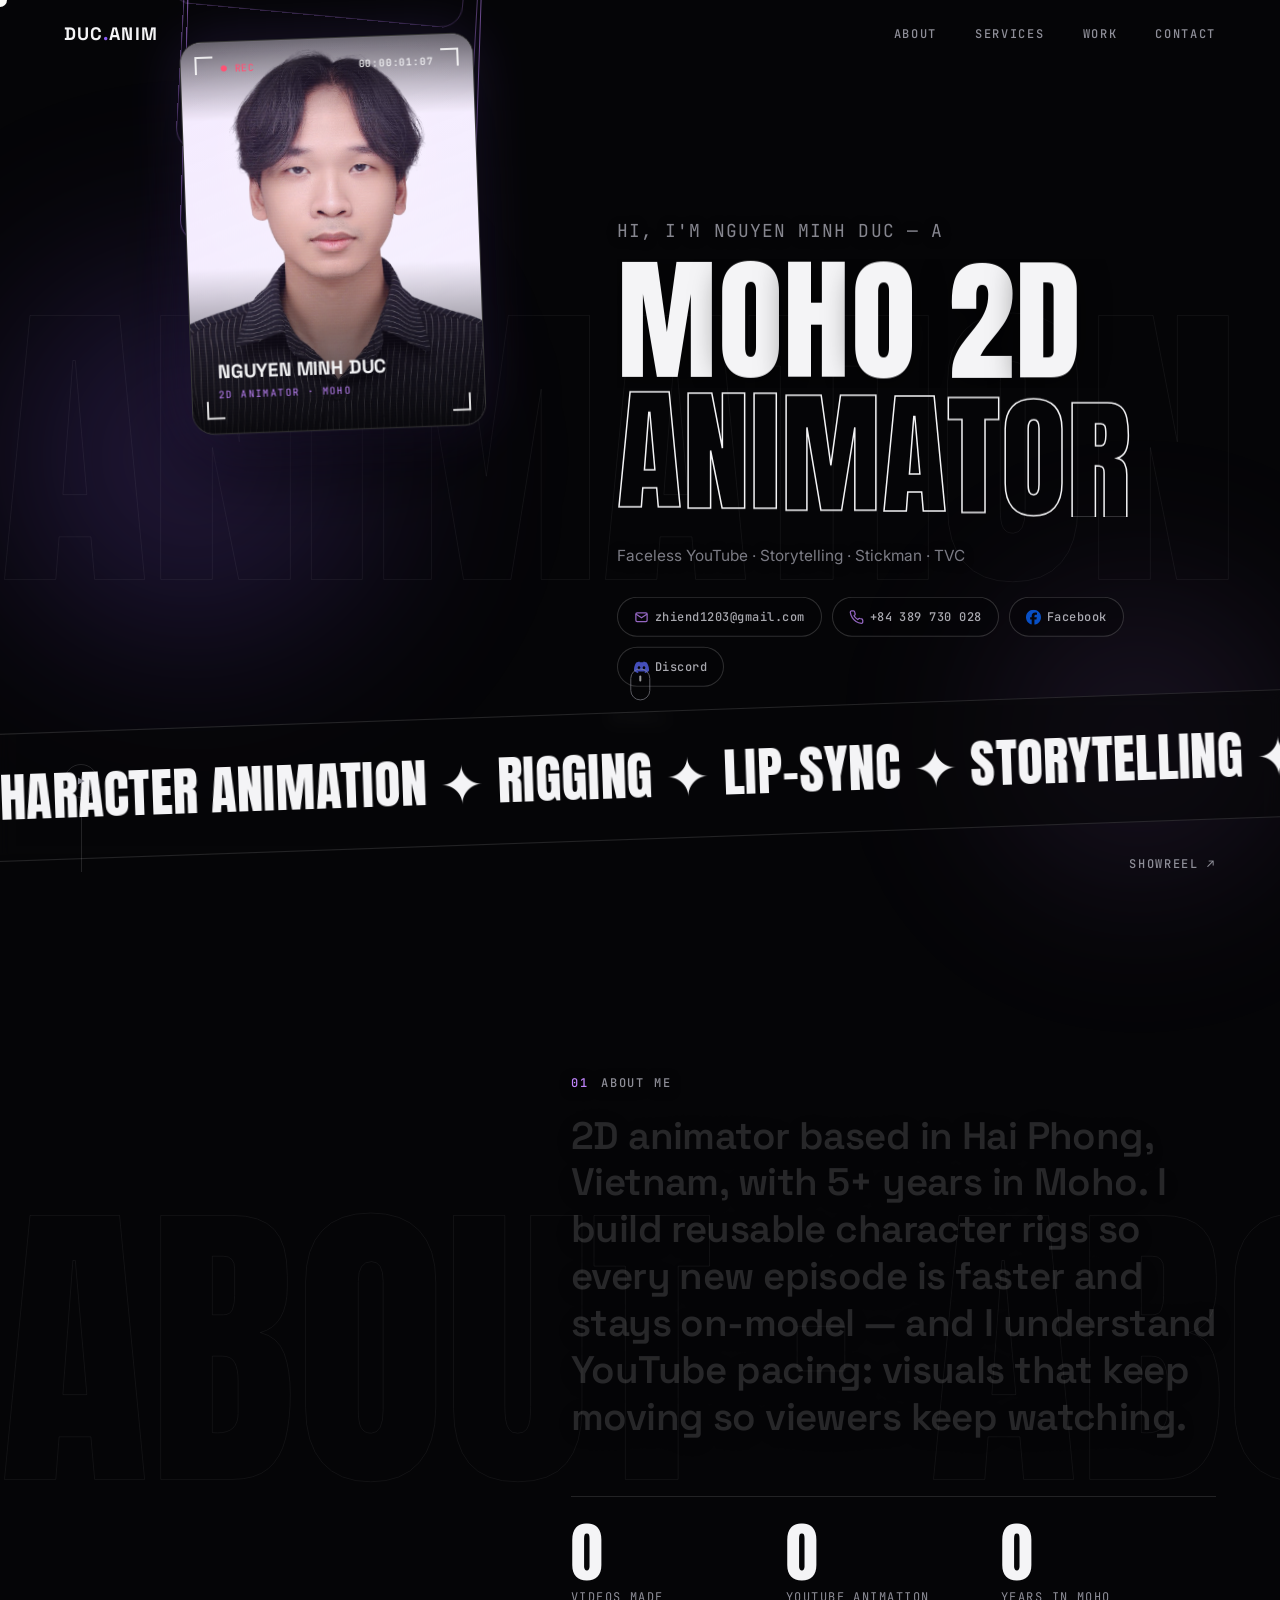
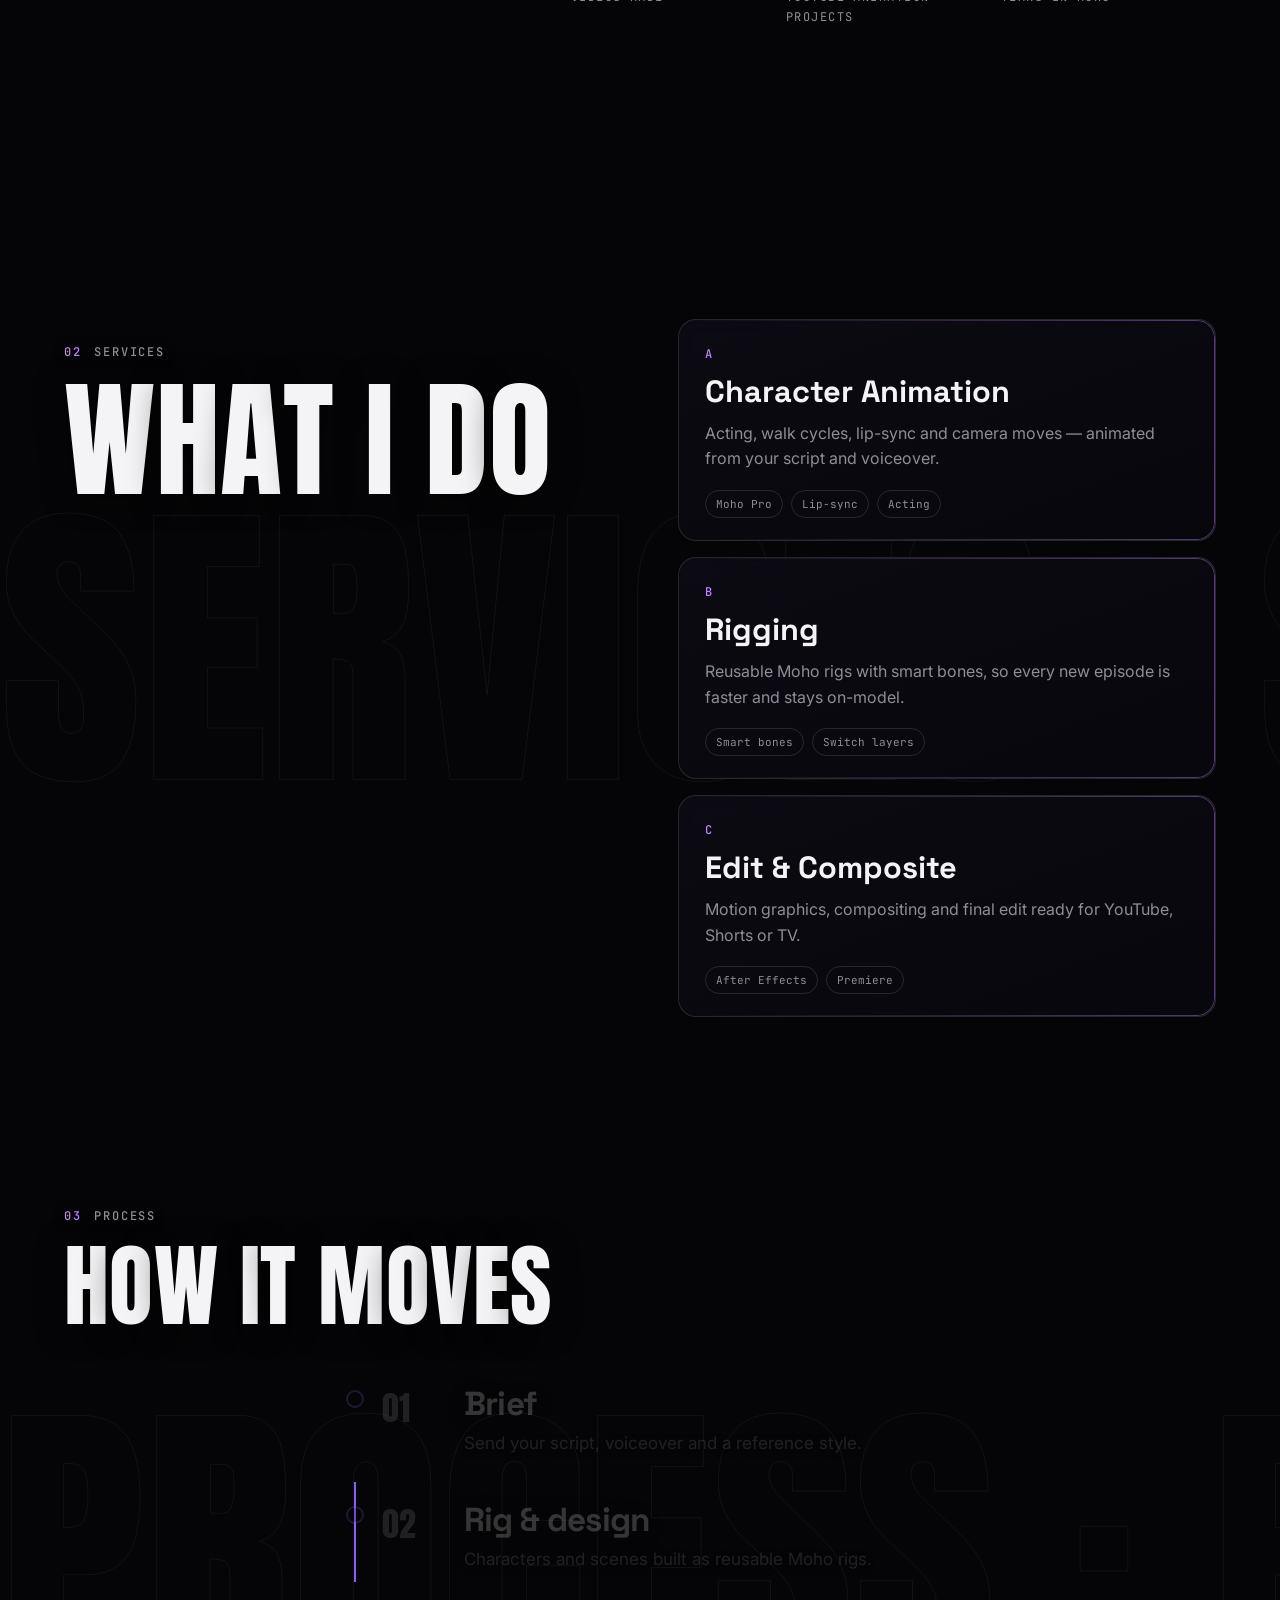
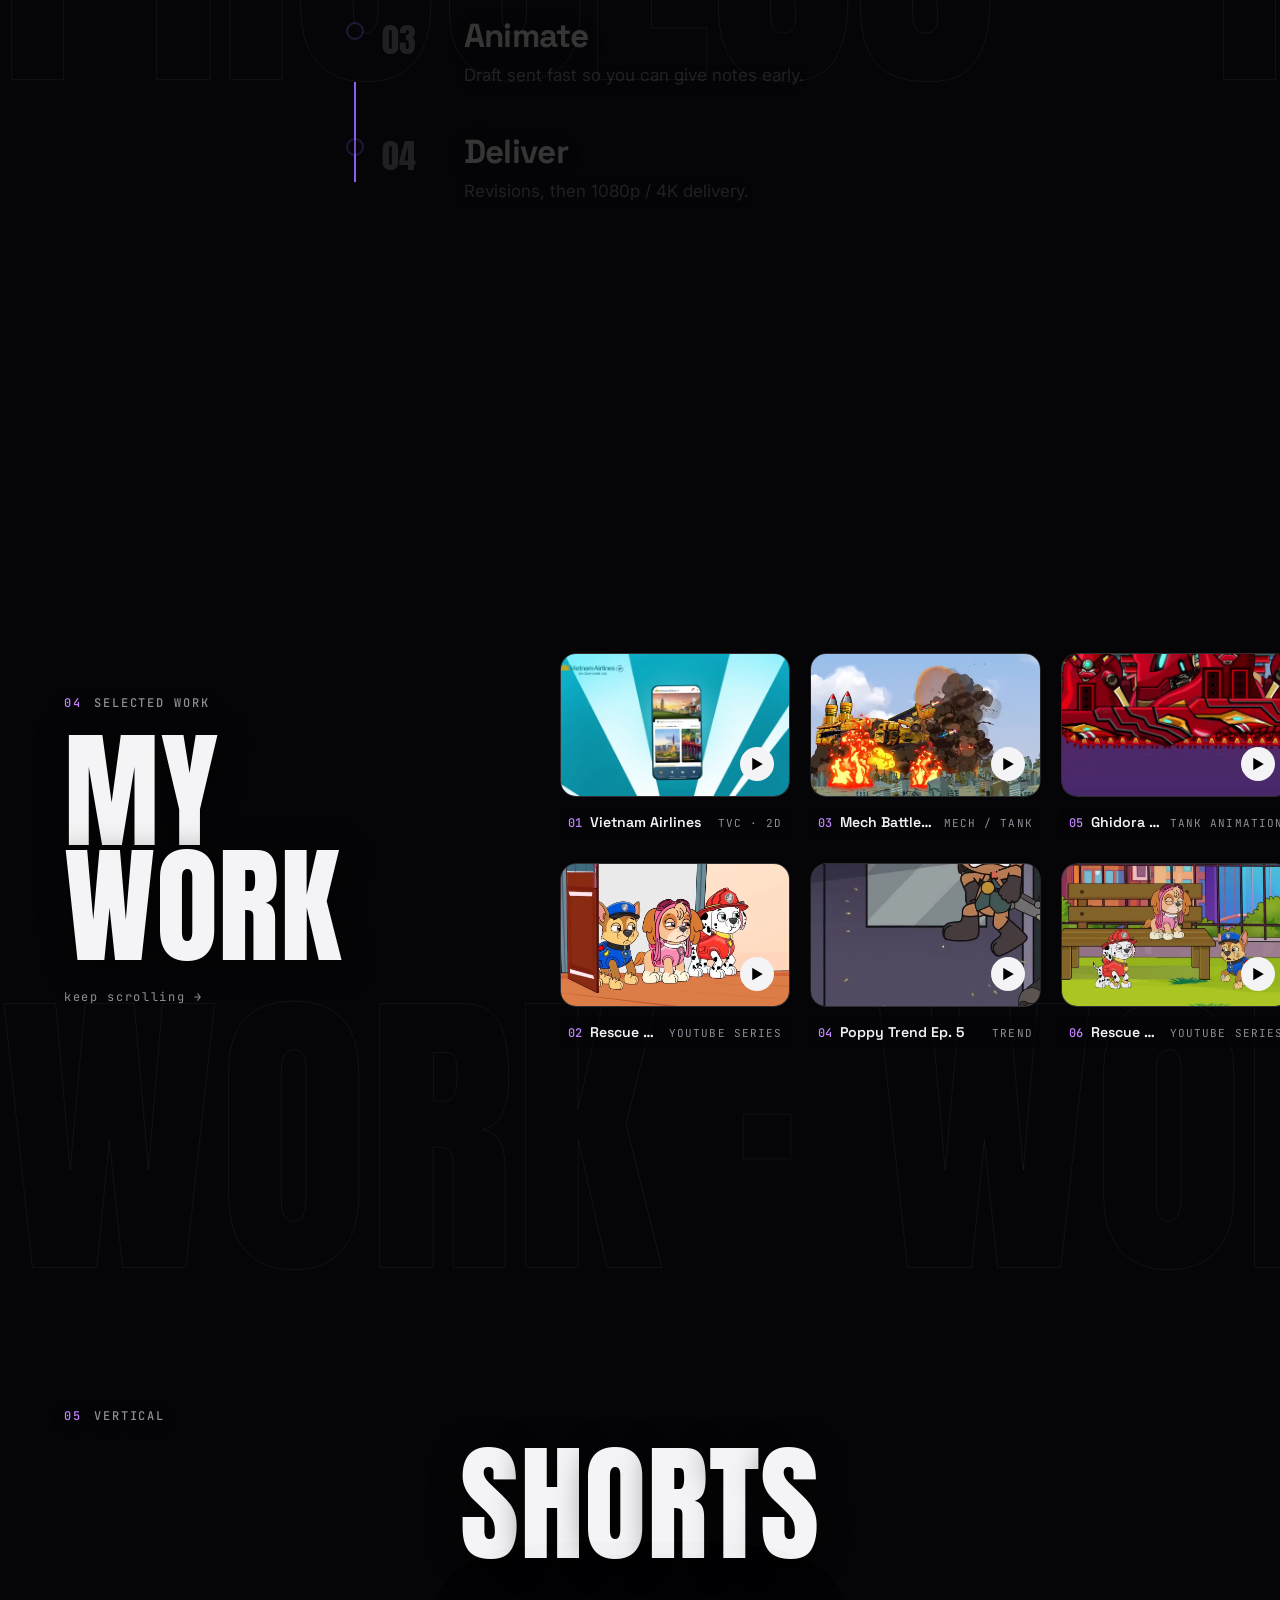
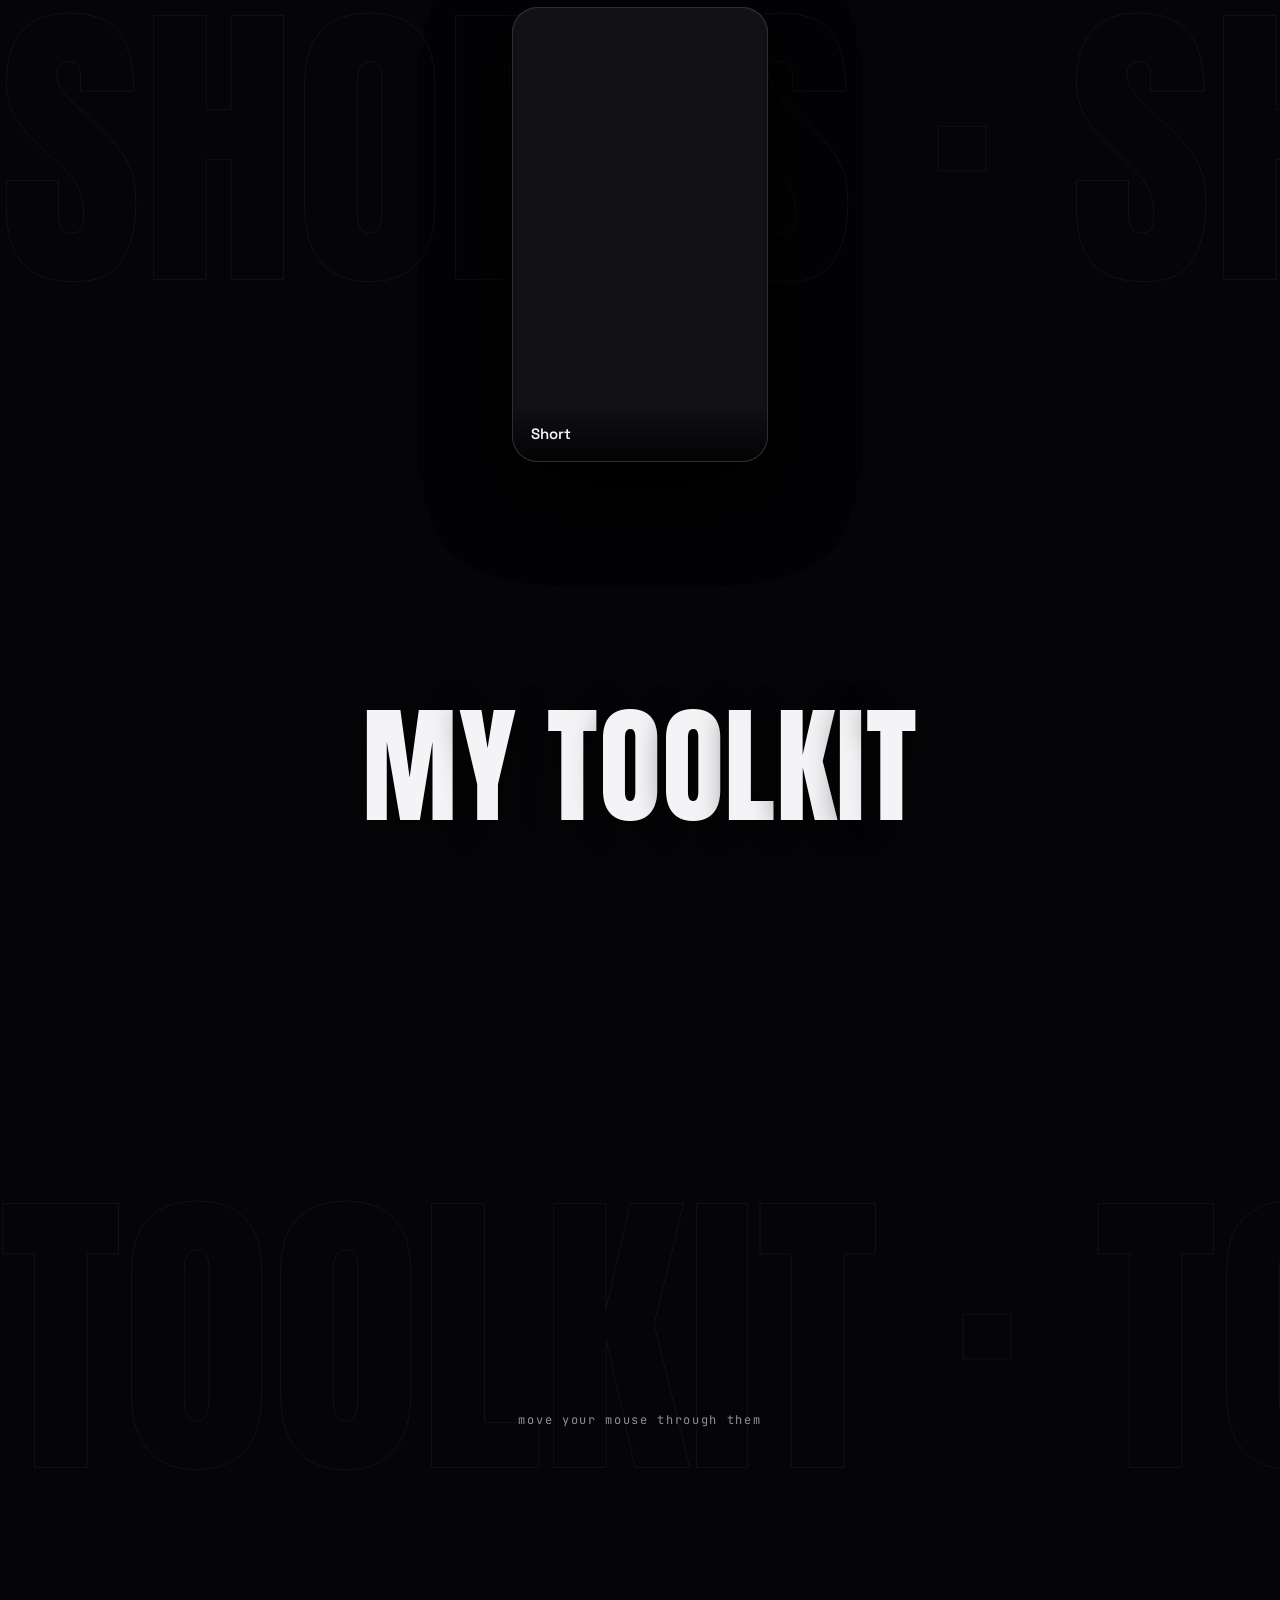
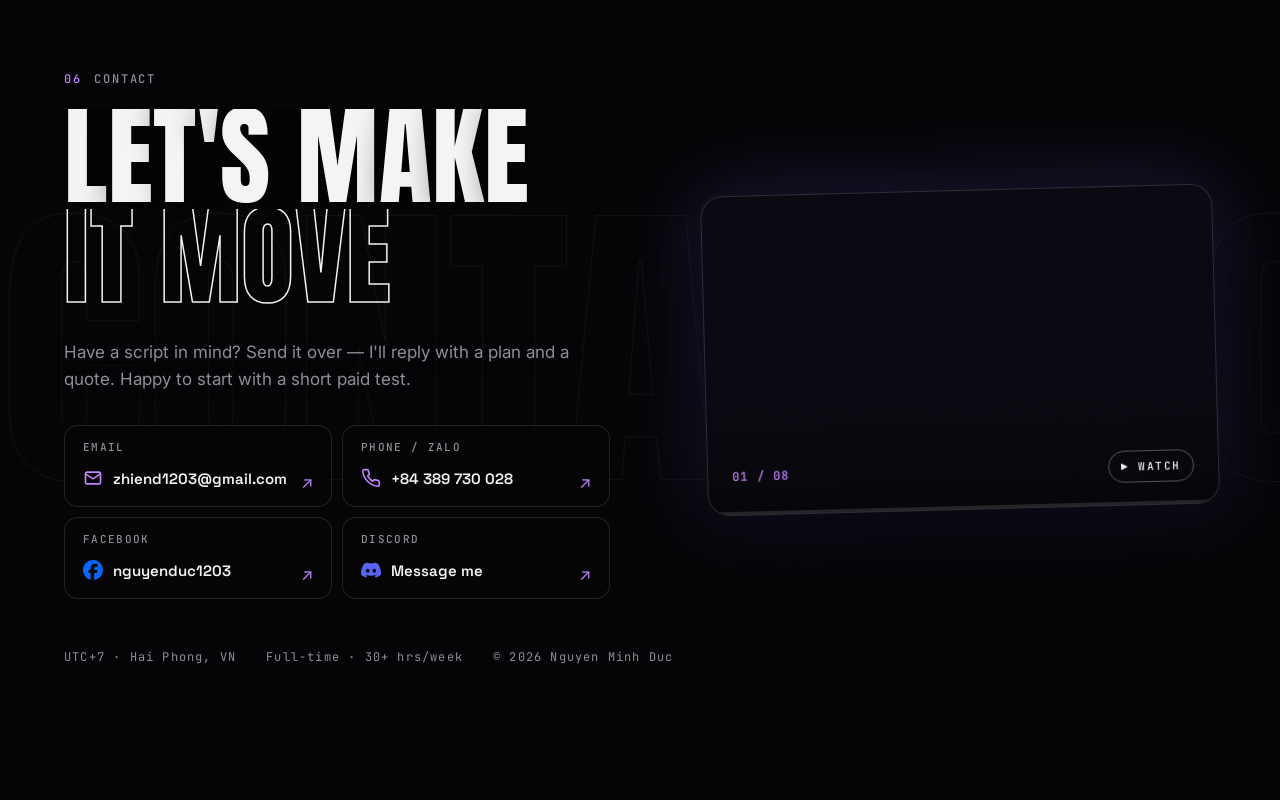
==== commit 0355a6b2: "v5: photo hangtag (matches the card), calmer swing (no periodic tug), spotlights pan sideways with p" ====
--- a/index.html
+++ b/index.html
@@ -248,7 +248,7 @@
   <script src="vendor/ScrollTrigger.min.js"></script>
   <script src="vendor/lenis.min.js"></script>
   <script src="projects.js?v=p5q"></script>
-  <script type="module" src="v2.js?v=b1"></script>
+  <script type="module" src="v2.js?v=b5"></script>
   <script>setTimeout(function(){if(document.body.classList.contains("is-loading")){document.body.classList.remove("is-loading");var l=document.querySelector(".loader");l&&l.remove();}},9000);</script>
 </body>
 </html>
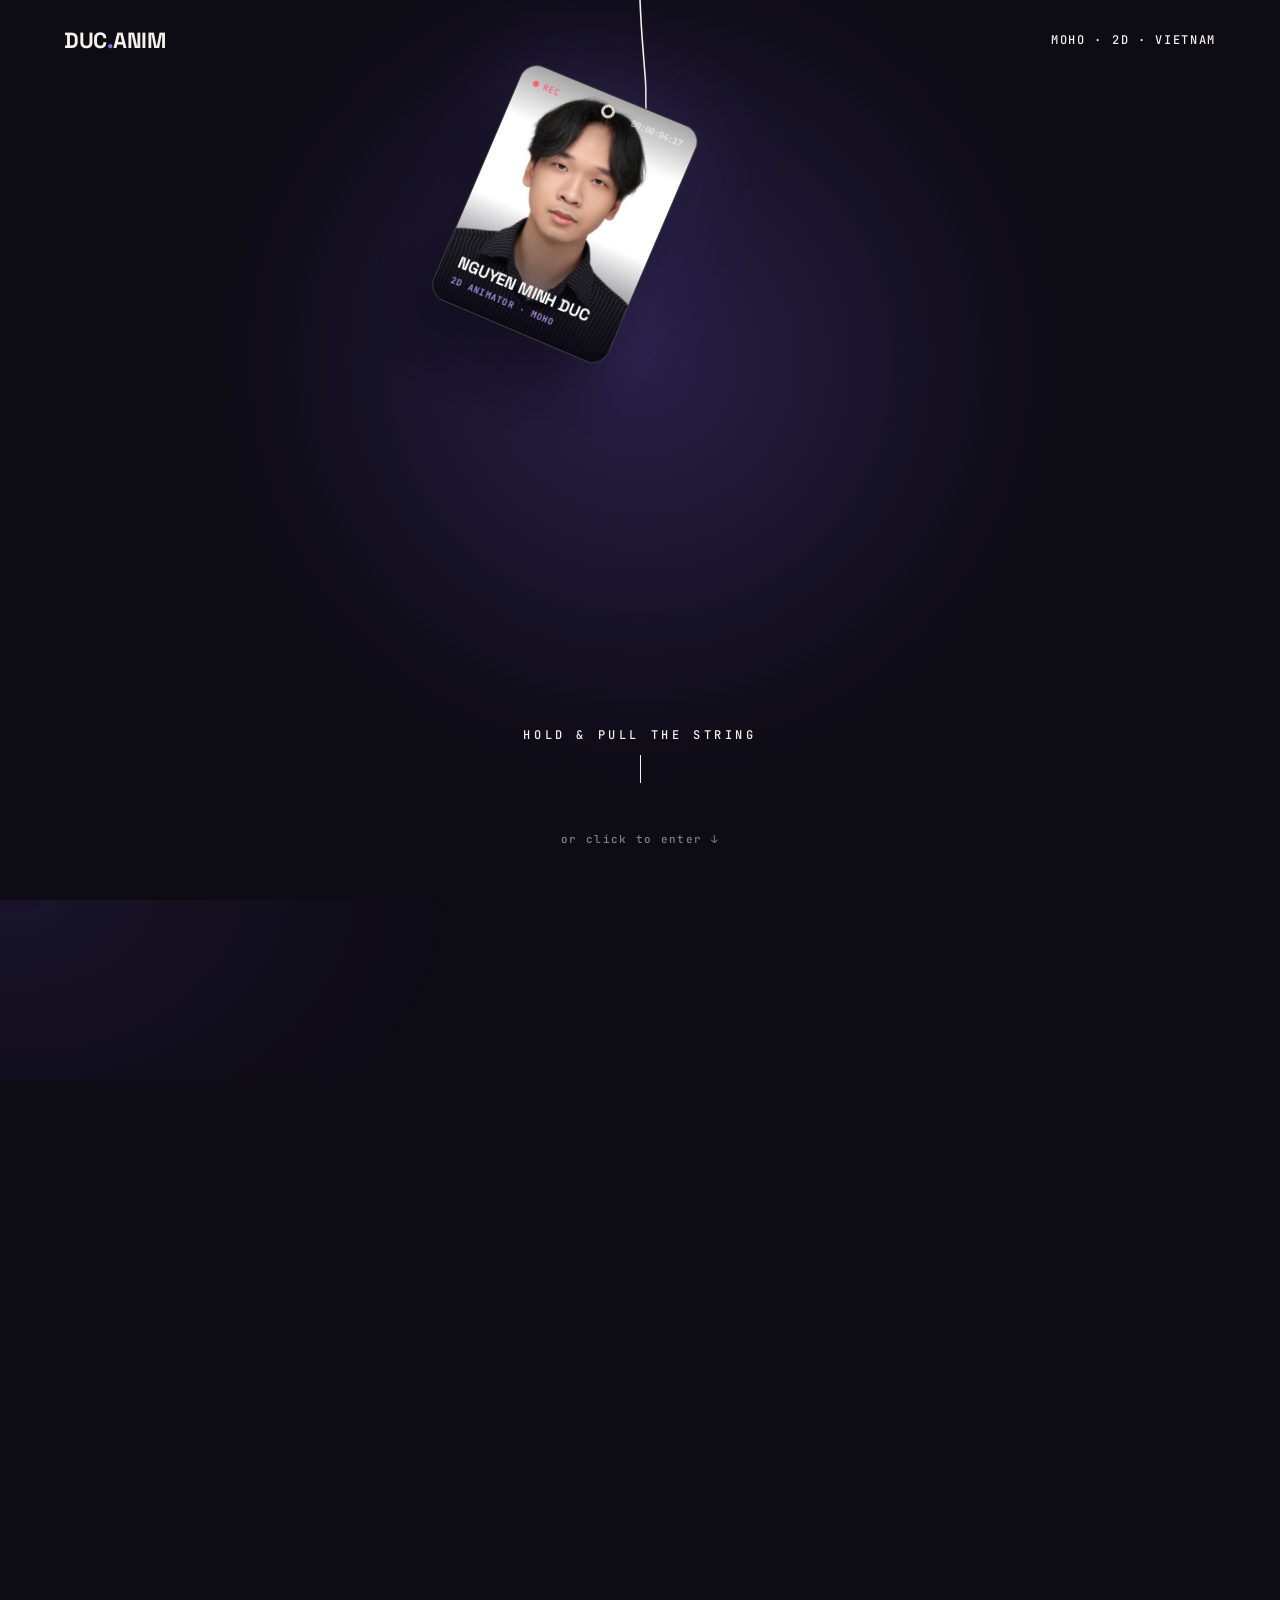
==== commit 5b94a78b: "Make the v5 style the homepage (old dark pager kept at /classic); /v5 redirects to / Co-Authored-By:" ====
--- a/index.html
+++ b/index.html
@@ -11,14 +11,30 @@
   <link rel="icon" href="assets/avatar.jpg" />
   <link rel="preconnect" href="https://fonts.googleapis.com" />
   <link rel="preconnect" href="https://fonts.gstatic.com" crossorigin />
-  <link rel="preload" as="style" href="https://fonts.googleapis.com/css2?family=Anton&family=Space+Grotesk:wght@500;600;700&family=Inter:wght@300;400;500;600&family=JetBrains+Mono:wght@400;500&display=swap" />
-  <link href="https://fonts.googleapis.com/css2?family=Anton&family=Space+Grotesk:wght@500;600;700&family=Inter:wght@300;400;500;600&family=JetBrains+Mono:wght@400;500&display=swap" rel="stylesheet" media="print" onload="this.media='all'" />
-  <noscript><link href="https://fonts.googleapis.com/css2?family=Anton&family=Space+Grotesk:wght@500;600;700&family=Inter:wght@300;400;500;600&family=JetBrains+Mono:wght@400;500&display=swap" rel="stylesheet" /></noscript>
+  <link rel="preload" as="style" href="https://fonts.googleapis.com/css2?family=Anton&family=Bricolage+Grotesque:opsz,wdth,wght@12..96,75..100,500..800&family=Space+Grotesk:wght@500;600;700&family=Inter:wght@300;400;500;600&family=JetBrains+Mono:wght@400;500&display=swap" />
+  <link href="https://fonts.googleapis.com/css2?family=Anton&family=Bricolage+Grotesque:opsz,wdth,wght@12..96,75..100,500..800&family=Space+Grotesk:wght@500;600;700&family=Inter:wght@300;400;500;600&family=JetBrains+Mono:wght@400;500&display=swap" rel="stylesheet" media="print" onload="this.media='all'" />
+  <noscript><link href="https://fonts.googleapis.com/css2?family=Anton&family=Bricolage+Grotesque:opsz,wdth,wght@12..96,75..100,500..800&family=Space+Grotesk:wght@500;600;700&family=Inter:wght@300;400;500;600&family=JetBrains+Mono:wght@400;500&display=swap" rel="stylesheet" /></noscript>
   <link rel="stylesheet" href="v2.css?v=p5q" />
   <link rel="stylesheet" href="v2fix.css?v=p5q" />
+  <link rel="stylesheet" href="v5.css?v=c1" />
 </head>
-<body class="is-loading">
+<body class="is-loading" data-theme="brune">
   <!-- LOADER -->
+
+  <!-- HANGTAG INTRO (brune style) -->
+  <div class="tagi" id="tagi">
+    <div class="tagi__top"><b>DUC<i>.</i>ANIM</b><span>MOHO · 2D · VIETNAM</span></div>
+    <svg class="tagi__svg"><line id="tagLine" x1="0" y1="0" x2="0" y2="0" /></svg>
+    <div class="tagi__tag" id="tagEl">
+      <span class="tagi__eyelet"></span>
+      <img src="assets/duc-card.jpg" alt="Nguyen Minh Duc" draggable="false" />
+      <span class="tagi__rec"><i></i>REC</span>
+      <span class="tagi__tc">00:00:00:00</span>
+      <div class="tagi__name"><b>NGUYEN MINH DUC</b><em>2D ANIMATOR · MOHO</em></div>
+    </div>
+    <p class="tagi__hint" id="tagHint">HOLD &amp; PULL THE STRING</p>
+    <button class="tagi__skip" id="tagSkip">or click to enter ↓</button>
+  </div>
   <div class="loader" aria-hidden="true">
     <div class="loader__count"><span id="loadNum">0</span>%</div>
     <div class="loader__bar"><span id="loadBar"></span></div>
@@ -177,6 +193,51 @@
     </section>
 
     <!-- WORK (horizontal) -->
+
+    <!-- FEATURED SPOTLIGHTS (01/03) -->
+    <section class="spot" id="spot">
+      <p class="spot__k kicker"><span>04</span> Featured</p>
+      <div class="spot__item spot--a" data-pal="#06171b,#e6fbff,#2cc3d6">
+        <div class="spot__txt">
+          <span class="spot__badge">TVC · 2D motion</span>
+          <h2 class="spot__t">Vietnam<br/>Airlines</h2>
+          <p class="spot__d">App launch commercial — character and UI animation that flows with the brand's rhythm, cut for TV and social.</p>
+          <div class="spot__pills"><span>Moho</span><span>After Effects</span><span>30s spot</span></div>
+          <button class="spot__cta" data-video="1Zyn5rLpNbgC6eucnQrICIgMlI9VYEdkJ" data-title="Vietnam Airlines">▶ Watch the spot</button>
+        </div>
+        <div class="spot__media">
+          <div class="spot__frame"><video muted loop playsinline preload="none" poster="media/s-vna-main.jpg" src="media/s-vna-main.mp4"></video></div>
+          <video class="spot__float f1" muted loop playsinline preload="none" poster="media/s-vna-f1.jpg" src="media/s-vna-f1.mp4"></video><video class="spot__float f2" muted loop playsinline preload="none" poster="media/s-vna-f2.jpg" src="media/s-vna-f2.mp4"></video>
+        </div>
+        <span class="spot__n">01/03</span>
+      </div>
+      <div class="spot__item spot--b" data-pal="#1c0f08,#fff0e6,#ff8a4c">
+        <div class="spot__media">
+          <div class="spot__frame"><video muted loop playsinline preload="none" poster="media/s-72-main.jpg" src="media/s-72-main.mp4"></video></div>
+          <video class="spot__float f1" muted loop playsinline preload="none" poster="media/s-73-f.jpg" src="media/s-73-f.mp4"></video><video class="spot__float f2" muted loop playsinline preload="none" poster="media/s-79-f.jpg" src="media/s-79-f.mp4"></video>
+        </div>
+        <div class="spot__txt">
+          <span class="spot__badge">YouTube series · Moho</span>
+          <h2 class="spot__t">Rescue<br/>Pups</h2>
+          <p class="spot__d">Weekly kids' series — reusable dog rigs, lip-sync and acting so every new episode ships fast and stays on-model.</p>
+          <div class="spot__pills"><span>Character rig</span><span>Lip-sync</span><span>50+ episodes</span></div>
+          <button class="spot__cta" data-local="media/h-72.mp4" data-title="Rescue Pups Ep. 72">▶ Watch an episode</button>
+        </div>
+        <span class="spot__n">02/03</span>
+      </div>
+      <div class="spot__item spot--c" data-pal="#0d1506,#f1ffe0,#9be33b">
+        <h2 class="spot__t spot__t--big">MECH BATTLE</h2>
+        <div class="spot__media">
+          <div class="spot__frame"><video muted loop playsinline preload="none" poster="media/s-1209-main.jpg" src="media/s-1209-main.mp4"></video></div>
+          <video class="spot__float f1" muted loop playsinline preload="none" poster="media/s-1209-f1.jpg" src="media/s-1209-f1.mp4"></video><video class="spot__float f2" muted loop playsinline preload="none" poster="media/s-tank-f2.jpg" src="media/s-tank-f2.mp4"></video>
+        </div>
+        <div class="spot__corner l"><span class="spot__badge">Tank / mech action</span><p class="spot__d">Heavy-metal battles with smart-bone rigs, impact frames and camera shake.</p></div>
+        <div class="spot__corner r"><div class="spot__pills"><span>Smart bones</span><span>FX</span><span>Action</span></div><button class="spot__cta" data-local="media/h-1209.mp4" data-title="Mech Battle 1209">▶ Watch the fight</button></div>
+        <span class="spot__n">03/03</span>
+      </div>
+      <div class="spot__dots"><i></i><i></i><i></i></div>
+    </section>
+
     <section class="work" id="work">
       <div class="ghost-word" aria-hidden="true"><span>WORK&nbsp;·&nbsp;WORK&nbsp;·&nbsp;</span><span>WORK&nbsp;·&nbsp;WORK&nbsp;·&nbsp;</span></div>
       <div class="work__pin">
@@ -247,8 +308,9 @@
   <script src="vendor/gsap.min.js"></script>
   <script src="vendor/ScrollTrigger.min.js"></script>
   <script src="vendor/lenis.min.js"></script>
-  <script src="projects.js?v=p5q"></script>
+  <script src="projects.js?v=b1"></script>
   <script type="module" src="v2.js?v=b5"></script>
+  <script type="module" src="v5.js?v=b9"></script>
   <script>setTimeout(function(){if(document.body.classList.contains("is-loading")){document.body.classList.remove("is-loading");var l=document.querySelector(".loader");l&&l.remove();}},9000);</script>
 </body>
 </html>
--- a/v5.css
+++ b/v5.css
@@ -0,0 +1,167 @@
+/* ===== v5 "brune" theme: warm tactile palettes per page, rounded ultra-bold display type, hangtag intro, spotlights ===== */
+[data-theme="brune"] {
+  --bg: #0d0b14; --fg: #f4f1ea; --acc: #8b6cff;
+  --mut: color-mix(in srgb, var(--fg) 58%, transparent);
+  --line: color-mix(in srgb, var(--fg) 16%, transparent);
+  --vio: var(--acc); --vio2: var(--acc);
+  --head: "Bricolage Grotesque", "Anton", system-ui, sans-serif;
+}
+[data-theme="brune"] html, html:has(body[data-theme="brune"]) { background: var(--bg); }
+body[data-theme="brune"] { background: var(--bg); color: var(--fg); }
+[data-theme="brune"] #fx, [data-theme="brune"] .glow { display: none !important; }
+
+/* display type: rounded, ultra-bold, condensed width axis */
+[data-theme="brune"] .hero__title, [data-theme="brune"] .big, [data-theme="brune"] .contact__title,
+[data-theme="brune"] .work__title, [data-theme="brune"] .tools__title, [data-theme="brune"] .stat b, [data-theme="brune"] .spot__t {
+  font-family: var(--head); font-weight: 800; font-stretch: 75%; letter-spacing: -0.035em; font-variation-settings: "wdth" 75, "opsz" 96;
+}
+[data-theme="brune"] .outline { -webkit-text-stroke-color: var(--fg); color: transparent; }
+[data-theme="brune"] .ghost-word span, [data-theme="brune"] .ghost-word { -webkit-text-stroke-color: color-mix(in srgb, var(--fg) 12%, transparent) !important; }
+[data-theme="brune"] .marquee { background: var(--fg); color: var(--bg); transform: rotate(-2deg) scale(1.04); border: 0; }
+[data-theme="brune"] .marquee__track { color: var(--bg); }
+[data-theme="brune"] .marquee__track i, [data-theme="brune"] .marquee__track em { color: var(--acc); }
+
+/* surfaces that were dark-only */
+[data-theme="brune"] .svc, [data-theme="brune"] .cx__link, [data-theme="brune"] .hq__chip, [data-theme="brune"] .wcard__media,
+[data-theme="brune"] .pstep, [data-theme="brune"] .wmore, [data-theme="brune"] .tools {
+  background: color-mix(in srgb, var(--fg) 5%, transparent) !important; border-color: var(--line) !important; color: var(--fg);
+}
+[data-theme="brune"] .svc::before { background: linear-gradient(90deg, transparent, var(--acc), transparent) 0 0 / 300% 100%; }
+[data-theme="brune"] .svc__sweep { background: linear-gradient(100deg, transparent, color-mix(in srgb, var(--acc) 30%, transparent) 45%, rgba(255,255,255,.5) 50%, transparent 60%); }
+[data-theme="brune"] .svc__tags span, [data-theme="brune"] .wcard__tag, [data-theme="brune"] .tag {
+  background: var(--fg) !important; color: var(--bg) !important; border: 0 !important;
+}
+[data-theme="brune"] .hq__main, [data-theme="brune"] .cta, [data-theme="brune"] .pb-cta { background: var(--fg); color: var(--bg); }
+[data-theme="brune"] .hq__main:hover, [data-theme="brune"] .cta:hover { background: var(--acc); }
+[data-theme="brune"] .hq__chip { color: var(--fg); }
+[data-theme="brune"] .hq__chip .ico, [data-theme="brune"] .cx__link b .ico { color: var(--acc); }
+[data-theme="brune"] .nav { mix-blend-mode: normal; }
+[data-theme="brune"] .nav a, [data-theme="brune"] .logo { color: var(--fg); }
+[data-theme="brune"] .progress span, [data-theme="brune"] #progress { background: var(--acc); }
+[data-theme="brune"] .cursor { mix-blend-mode: normal; }
+[data-theme="brune"] .cursor__dot, [data-theme="brune"] .cursor span { background: var(--acc) !important; border-color: var(--acc) !important; }
+[data-theme="brune"] .loader { background: #0d0b14; color: #f4f1ea; }
+[data-theme="brune"] .loader__bar span { background: #7c5cff; }
+[data-theme="brune"] .modal { background: rgba(20, 12, 8, .85); }
+[data-theme="brune"] .allp { background: color-mix(in srgb, var(--bg) 94%, transparent); color: var(--fg); }
+[data-theme="brune"] .allp__x { background: var(--fg); color: var(--bg); }
+[data-theme="brune"] .phone { box-shadow: none; } [data-theme="brune"] .phone__in { box-shadow: 0 30px 70px rgba(0,0,0,.6), 0 0 40px color-mix(in srgb, var(--acc) 18%, transparent); }
+[data-theme="brune"] .wcard__media { box-shadow: 0 24px 50px color-mix(in srgb, var(--fg) 18%, transparent); }
+
+/* ---------- hangtag intro ---------- */
+.tagi { position: fixed; inset: 0; z-index: 300; background: #0d0b14; color: #f4f1ea; overflow: hidden; touch-action: none; user-select: none; perspective: 900px;
+  background-image: radial-gradient(circle at 50% 40%, rgba(139,108,255,.22), transparent 50%); }
+body.tag-open { overflow: hidden; }
+.tagi__top { position: absolute; top: 26px; left: var(--pad); right: var(--pad); display: flex; justify-content: space-between; align-items: center; font: 500 12px var(--mono); letter-spacing: .14em; }
+.tagi__top b { font: 800 22px "Bricolage Grotesque", var(--sub); letter-spacing: -.02em; }
+.tagi__top b i { color: #8b6cff; font-style: normal; }
+.tagi__svg { position: absolute; inset: 0; width: 100%; height: 100%; pointer-events: none; overflow: visible; }
+.tagi__svg path { stroke: #f4f1ea; stroke-width: 1.6; stroke-linecap: round; transition: stroke .2s; }
+.tagi__tag { position: absolute; left: 0; top: 0; width: clamp(190px, 15vw, 260px); aspect-ratio: 3 / 4; border-radius: 18px; overflow: hidden;
+  background: #111; cursor: grab; transform-origin: 50% 14px; will-change: transform;
+  border: 1px solid rgba(255,255,255,.18);
+  box-shadow: var(--sh, 0px) 40px 70px rgba(0,0,0,.6), 0 0 90px rgba(139,108,255,.22); }
+.tagi.is-grab .tagi__tag { cursor: grabbing; }
+.tagi__tag img { position: absolute; inset: 0; width: 100%; height: 100%; object-fit: cover; pointer-events: none; }
+.tagi__tag::after { content: ""; position: absolute; inset: 0; background: linear-gradient(180deg, rgba(0,0,0,.35) 0%, transparent 22%, transparent 55%, rgba(8,6,16,.92) 100%); pointer-events: none; }
+.tagi__eyelet { position: absolute; top: 9px; left: 50%; width: 14px; height: 14px; margin-left: -7px; border-radius: 50%; z-index: 3;
+  background: radial-gradient(circle, #0d0b14 0 38%, #d9d4c7 42% 70%, #8f897c 74%); box-shadow: 0 1px 3px rgba(0,0,0,.6); }
+.tagi__rec { position: absolute; top: 12px; left: 14px; z-index: 2; font: 500 9px var(--mono); letter-spacing: .12em; color: #ff5a6e; display: flex; gap: 5px; align-items: center; }
+.tagi__rec i { width: 6px; height: 6px; border-radius: 50%; background: #ff5a6e; animation: recB 1.2s steps(2) infinite; }
+@keyframes recB { 50% { opacity: 0; } }
+.tagi__tc { position: absolute; top: 12px; right: 14px; z-index: 2; font: 500 9px var(--mono); color: rgba(255,255,255,.75); }
+.tagi__name { position: absolute; left: 16px; right: 16px; bottom: 16px; z-index: 2; display: grid; gap: 4px; color: #fff; }
+.tagi__name b { font: 800 clamp(16px, 1.3vw, 21px)/1 "Bricolage Grotesque", var(--sub); letter-spacing: -.01em; }
+.tagi__name em { font: 500 9px var(--mono); letter-spacing: .14em; font-style: normal; color: #b9a4ff; }
+.tagi__hint { position: absolute; left: 0; right: 0; bottom: 13vh; text-align: center; font: 500 12px var(--mono); letter-spacing: .3em; }
+.tagi__hint::after { content: ""; display: block; width: 1px; height: 28px; margin: 12px auto 0; background: currentColor; animation: tagHint 1.6s ease-in-out infinite; transform-origin: top; }
+@keyframes tagHint { 0%, 100% { transform: scaleY(.3); opacity: .3; } 50% { transform: scaleY(1); opacity: 1; } }
+.tagi__skip { position: absolute; left: 50%; bottom: 6vh; transform: translateX(-50%); font: 500 11px var(--mono); letter-spacing: .12em; opacity: .5; }
+.tagi__skip:hover { opacity: 1; }
+
+/* ---------- spotlights ---------- */
+.spot { position: relative; overflow: hidden; }
+.spot__k { position: absolute; top: 13vh; left: var(--pad); z-index: 2; }
+.spot__item { position: absolute; inset: 0; padding: 14vh var(--pad) 10vh; display: grid; grid-template-columns: 1fr 1fr; align-items: center; gap: 5vw; }
+.spot__badge { display: inline-block; padding: 7px 14px; border-radius: 99px; border: 1px solid var(--line); font: 500 11px var(--mono); letter-spacing: .1em; text-transform: uppercase; }
+.spot__t { font-size: clamp(64px, 10vw, 190px); line-height: .86; margin: 18px 0 20px; color: var(--fg); }
+.spot__t .sl { display: block; overflow: hidden; padding-bottom: .04em; }
+.spot__t .sc { display: inline-block; }
+.spot__d { font: 400 clamp(15px, 1.15vw, 19px)/1.55 var(--body); max-width: 40ch; opacity: .85; }
+.spot__pills { display: flex; flex-wrap: wrap; gap: 8px; margin: 22px 0; }
+.spot__pills span { padding: 9px 16px; border-radius: 99px; background: var(--fg); color: var(--bg); font: 600 13px var(--sub); }
+.spot__cta { padding: 15px 26px; border-radius: 99px; background: var(--acc); color: var(--bg); font: 700 15px var(--sub); transition: transform .3s; }
+.spot__cta:hover { transform: translateY(-3px) scale(1.03); }
+.spot__media { position: relative; height: 62vh; display: grid; place-items: center; transform-style: preserve-3d; }
+.spot__frame { width: min(100%, 720px); aspect-ratio: 16 / 10; border-radius: 22px; overflow: hidden; background: #000; border: 1px solid color-mix(in srgb, var(--fg) 18%, transparent);
+  box-shadow: 0 50px 90px rgba(0,0,0,.6), 0 0 80px color-mix(in srgb, var(--acc) 25%, transparent); position: relative; z-index: 1; }
+.spot__frame video { width: 100%; height: 100%; object-fit: cover; display: block; }
+.spot__float { position: absolute; width: 30%; aspect-ratio: 16 / 10; object-fit: cover; border-radius: 12px; border: 1px solid color-mix(in srgb, var(--fg) 18%, transparent);
+  box-shadow: 0 24px 40px rgba(0,0,0,.55); z-index: 2; }
+.spot__float.f1 { left: -6%; top: 2%; rotate: -9deg; }
+.spot__float.f2 { right: -4%; bottom: 0%; rotate: 8deg; }
+.spot__n { position: absolute; right: var(--pad); bottom: 7vh; font: 500 13px var(--mono); letter-spacing: .2em; }
+.spot--b .spot__n { right: auto; left: var(--pad); }
+.spot--c { grid-template-columns: 1fr; place-items: center; text-align: center; }
+.spot--c .spot__t--big { position: absolute; inset: 0; display: grid; place-content: center; margin: 0; font-size: clamp(80px, 16vw, 330px); white-space: nowrap; pointer-events: none; }
+.spot--c .spot__media { width: min(52vw, 760px); height: auto; z-index: 1; }
+.spot__corner { position: absolute; bottom: 8vh; max-width: 30ch; text-align: left; z-index: 2; }
+.spot__corner.l { left: var(--pad); }
+.spot__corner.r { right: var(--pad); text-align: right; display: grid; justify-items: end; }
+.spot__corner .spot__d { margin-top: 12px; }
+.spot--c .spot__n { bottom: auto; top: 13vh; }
+.spot__dots { position: absolute; right: 18px; top: 50%; transform: translateY(-50%); display: grid; gap: 10px; z-index: 3; }
+.spot__dots i { width: 8px; height: 8px; border-radius: 50%; border: 1.5px solid var(--fg); transition: .4s; }
+.spot__dots i.on { background: var(--fg); height: 26px; border-radius: 6px; }
+
+@media (max-width: 760px) {
+  .spot__item { grid-template-columns: 1fr; align-content: center; gap: 22px; padding: 12vh var(--pad) 8vh; }
+  .spot--b .spot__media { order: 2; }
+  .spot__media { height: 30vh; }
+  .spot__t { font-size: 16vw; margin: 10px 0; }
+  .spot__d { font-size: 13px; }
+  .spot__pills { margin: 12px 0; }
+  .spot__pills span { padding: 7px 12px; font-size: 11px; }
+  .spot__cta { padding: 11px 18px; font-size: 13px; }
+  .spot--c .spot__t--big { font-size: 22vw; white-space: normal; align-content: start; padding-top: 18vh; }
+  .spot--c .spot__media { width: 86vw; margin-top: 8vh; }
+  .spot__corner { bottom: 5vh; max-width: 44vw; }
+  .spot__corner .spot__d { display: none; }
+  .spot__dots { right: 10px; }
+  .tagi__tag { width: 150px; }
+}
+.spot { height: var(--vvh, 100vh) !important; width: 100%; }
+[data-theme="brune"] .step__dot { background: var(--acc) !important; border-color: var(--acc) !important; box-shadow: none !important; }
+[data-theme="brune"] .hero__title { font-size: clamp(56px, 8.4vw, 170px); }
+[data-theme="brune"] .hero__title, [data-theme="brune"] .hero__title *, [data-theme="brune"] .hero__sub, [data-theme="brune"] .eyebrow { text-shadow: none !important; background: none !important; }
+@media (max-width: 760px) { .spot__k { display: none; } .spot__frame { border-width: 5px; } }
+/* dark mode: soft glow of the page accent behind content */
+body[data-theme="brune"]::before { content: ""; position: fixed; inset: -20%; pointer-events: none; z-index: 0;
+  background: radial-gradient(40% 40% at 75% 30%, color-mix(in srgb, var(--acc) 18%, transparent), transparent 70%),
+              radial-gradient(35% 35% at 15% 85%, color-mix(in srgb, var(--acc) 10%, transparent), transparent 70%); }
+[data-theme="brune"] .marquee { background: var(--acc); color: #0d0b14; }
+[data-theme="brune"] .marquee__track { color: #0d0b14; }
+@media (max-width: 760px) { .spot__frame { border-width: 1px; } }
+@media (min-width: 761px) { .spot__corner.r { right: calc(var(--pad) + 13vw); } }
+/* 03: headline readable above the video instead of behind it */
+.spot--c { display: grid; grid-template-rows: auto 1fr; align-content: start; justify-items: center; padding-top: 15vh; gap: 2vh; }
+.spot--c .spot__t--big { position: relative; inset: auto; display: block; font-size: clamp(64px, 10.5vw, 210px); line-height: .86; z-index: 2; }
+.spot--c .spot__media { width: min(40vw, 640px); }
+@media (max-width: 760px) {
+  .spot--c { padding-top: 16vh; }
+  .spot--c .spot__t--big { font-size: 17vw; white-space: normal; padding-top: 0; }
+  .spot--c .spot__media { width: 84vw; margin-top: 2vh; }
+}
+.spot__t .sw { display: inline-block; white-space: nowrap; }
+/* horizontal paging */
+.hpan main > section { will-change: transform; backface-visibility: hidden; }
+/* spotlight cards burst open on hover */
+.spot__frame, .spot__float { transition: translate .7s cubic-bezier(.2,.9,.25,1.2), scale .7s cubic-bezier(.2,.9,.25,1.2), box-shadow .5s; }
+.spot__media:hover .spot__frame { scale: 1.07; }
+.spot__media:hover .spot__float.f1 { translate: -14% -22%; scale: 1.18; }
+.spot__media:hover .spot__float.f2 { translate: 14% 20%; scale: 1.18; }
+.spot__float:hover { scale: 1.45 !important; z-index: 4; box-shadow: 0 40px 70px rgba(0,0,0,.7), 0 0 0 2px var(--acc); }
+.spot__frame:hover { box-shadow: 0 60px 100px rgba(0,0,0,.7), 0 0 0 2px var(--acc), 0 0 90px color-mix(in srgb, var(--acc) 35%, transparent); }
+.spot__media { cursor: pointer; }
+.hpan main { position: fixed; inset: 0; z-index: 2; }
+.hpan-spacer { width: 1px; pointer-events: none; }
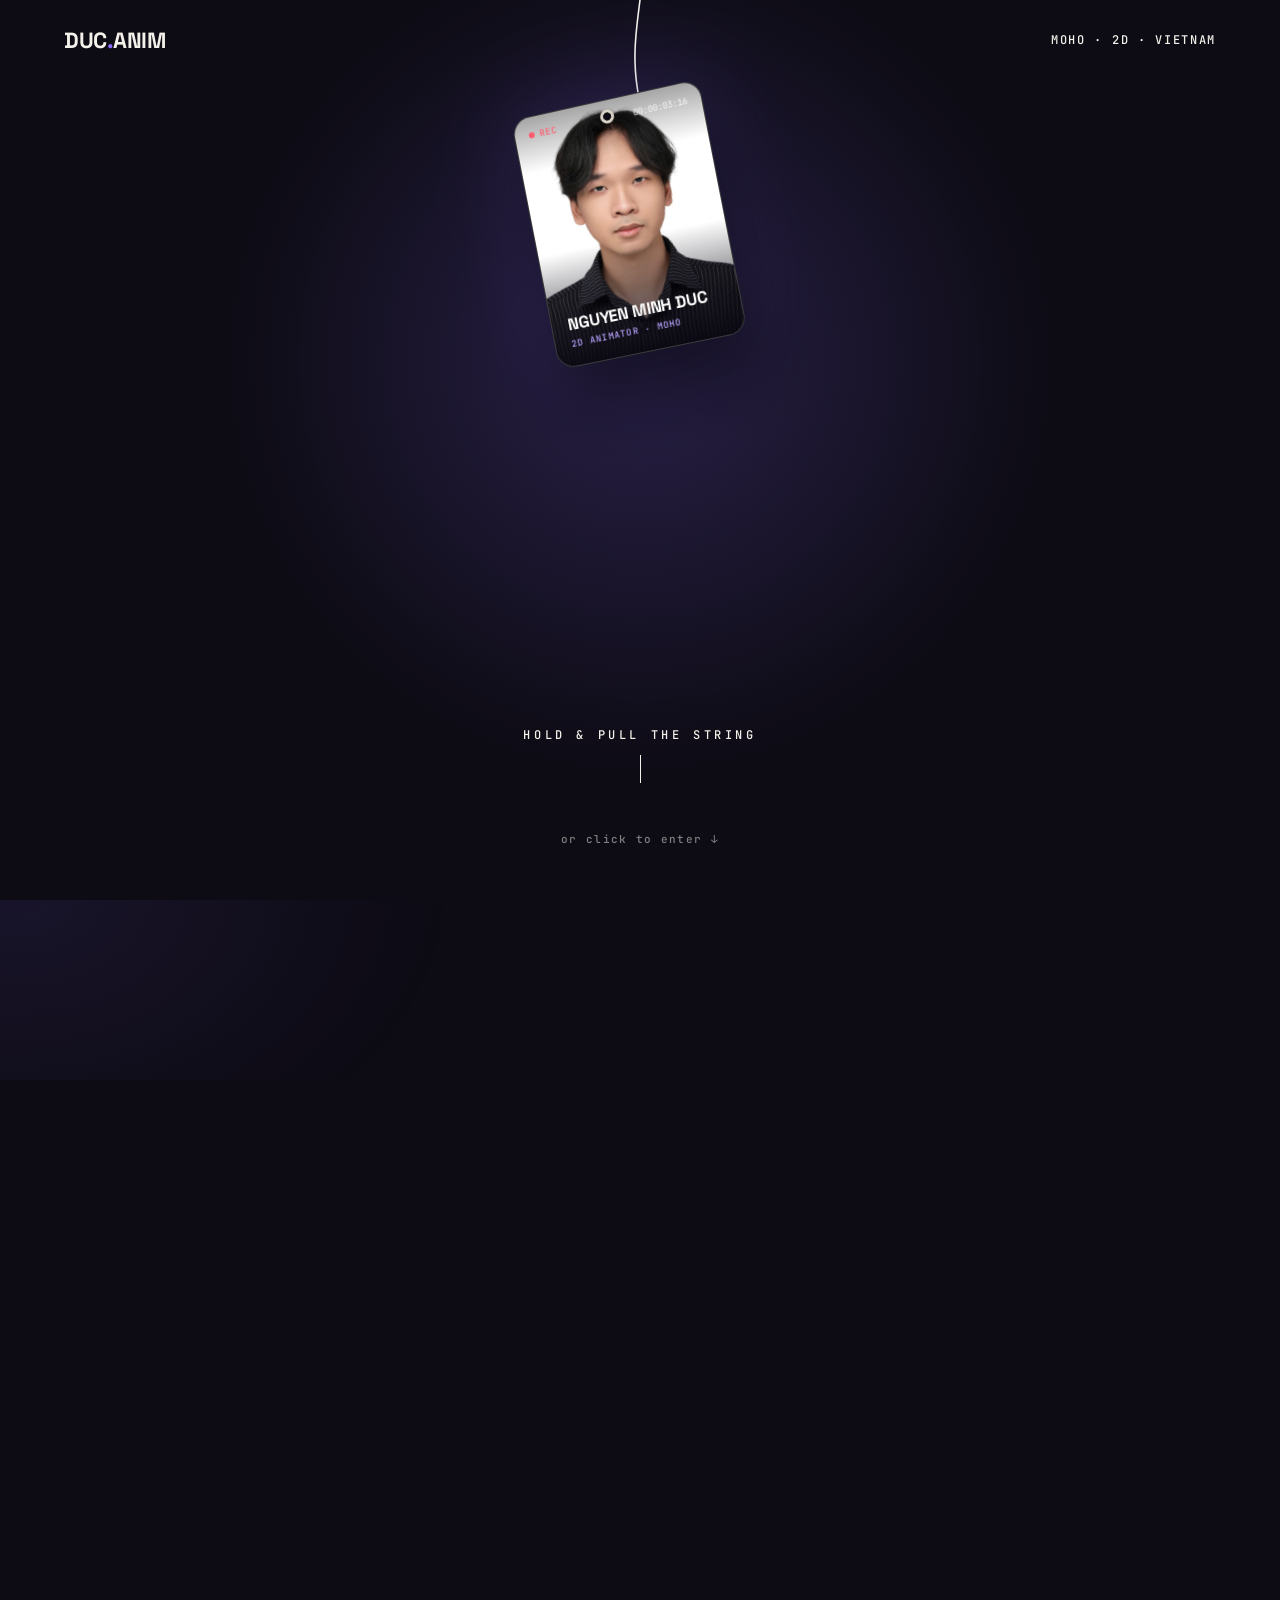
==== commit a04ebe96: "Fix: card contact buttons were covered by the glare layer; v5 pages stacked in place (no huge transl" ====
--- a/index.html
+++ b/index.html
@@ -15,8 +15,8 @@
   <link href="https://fonts.googleapis.com/css2?family=Anton&family=Bricolage+Grotesque:opsz,wdth,wght@12..96,75..100,500..800&family=Space+Grotesk:wght@500;600;700&family=Inter:wght@300;400;500;600&family=JetBrains+Mono:wght@400;500&display=swap" rel="stylesheet" media="print" onload="this.media='all'" />
   <noscript><link href="https://fonts.googleapis.com/css2?family=Anton&family=Bricolage+Grotesque:opsz,wdth,wght@12..96,75..100,500..800&family=Space+Grotesk:wght@500;600;700&family=Inter:wght@300;400;500;600&family=JetBrains+Mono:wght@400;500&display=swap" rel="stylesheet" /></noscript>
   <link rel="stylesheet" href="v2.css?v=p5q" />
-  <link rel="stylesheet" href="v2fix.css?v=p5q" />
-  <link rel="stylesheet" href="v5.css?v=c1" />
+  <link rel="stylesheet" href="v2fix.css?v=c2" />
+  <link rel="stylesheet" href="v5.css?v=c3" />
 </head>
 <body class="is-loading" data-theme="brune">
   <!-- LOADER -->
@@ -309,8 +309,8 @@
   <script src="vendor/ScrollTrigger.min.js"></script>
   <script src="vendor/lenis.min.js"></script>
   <script src="projects.js?v=b1"></script>
-  <script type="module" src="v2.js?v=b5"></script>
-  <script type="module" src="v5.js?v=b9"></script>
+  <script type="module" src="v2.js?v=c3"></script>
+  <script type="module" src="v5.js?v=c3"></script>
   <script>setTimeout(function(){if(document.body.classList.contains("is-loading")){document.body.classList.remove("is-loading");var l=document.querySelector(".loader");l&&l.remove();}},9000);</script>
 </body>
 </html>
--- a/v2fix.css
+++ b/v2fix.css
@@ -122,3 +122,4 @@
   animation: svcEdge 4.5s linear infinite; opacity: .7; }
 .svc:nth-child(2)::before { animation-delay: -1.5s; } .svc:nth-child(3)::before { animation-delay: -3s; }
 @keyframes svcEdge { to { background-position: -300% 0; } }
+.pcard .glare, .pcard .pc-glare, .pcard [class*="glare"] { pointer-events: none !important; }
--- a/v5.css
+++ b/v5.css
@@ -165,3 +165,4 @@
 .spot__media { cursor: pointer; }
 .hpan main { position: fixed; inset: 0; z-index: 2; }
 .hpan-spacer { width: 1px; pointer-events: none; }
+.hpan main > section { position: absolute !important; top: 0; left: 0; width: 100%; }
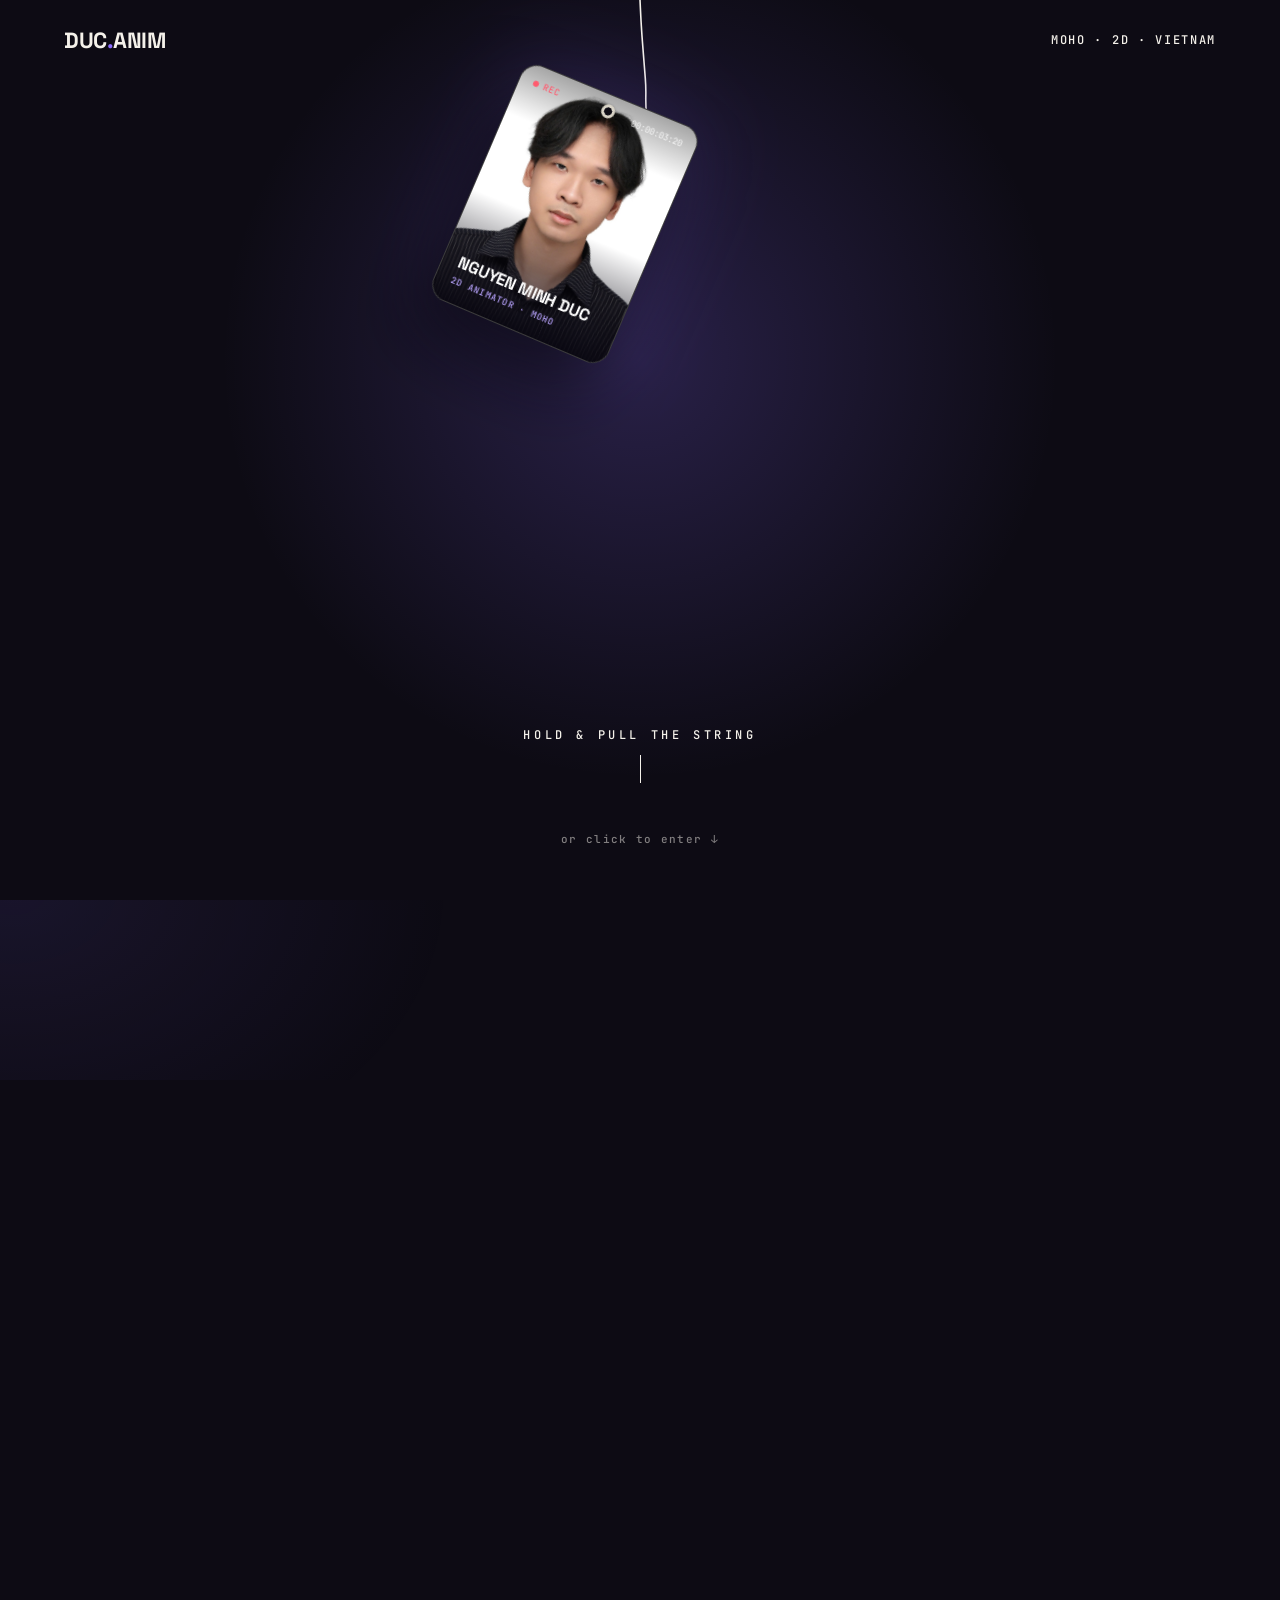
==== commit 9bdbcde0: "No flash of final state: incoming page resets before it slides in; hero resets under the curtain and" ====
--- a/index.html
+++ b/index.html
@@ -309,8 +309,8 @@
   <script src="vendor/ScrollTrigger.min.js"></script>
   <script src="vendor/lenis.min.js"></script>
   <script src="projects.js?v=b1"></script>
-  <script type="module" src="v2.js?v=c3"></script>
-  <script type="module" src="v5.js?v=c3"></script>
+  <script type="module" src="v2.js?v=c4"></script>
+  <script type="module" src="v5.js?v=c4"></script>
   <script>setTimeout(function(){if(document.body.classList.contains("is-loading")){document.body.classList.remove("is-loading");var l=document.querySelector(".loader");l&&l.remove();}},9000);</script>
 </body>
 </html>
